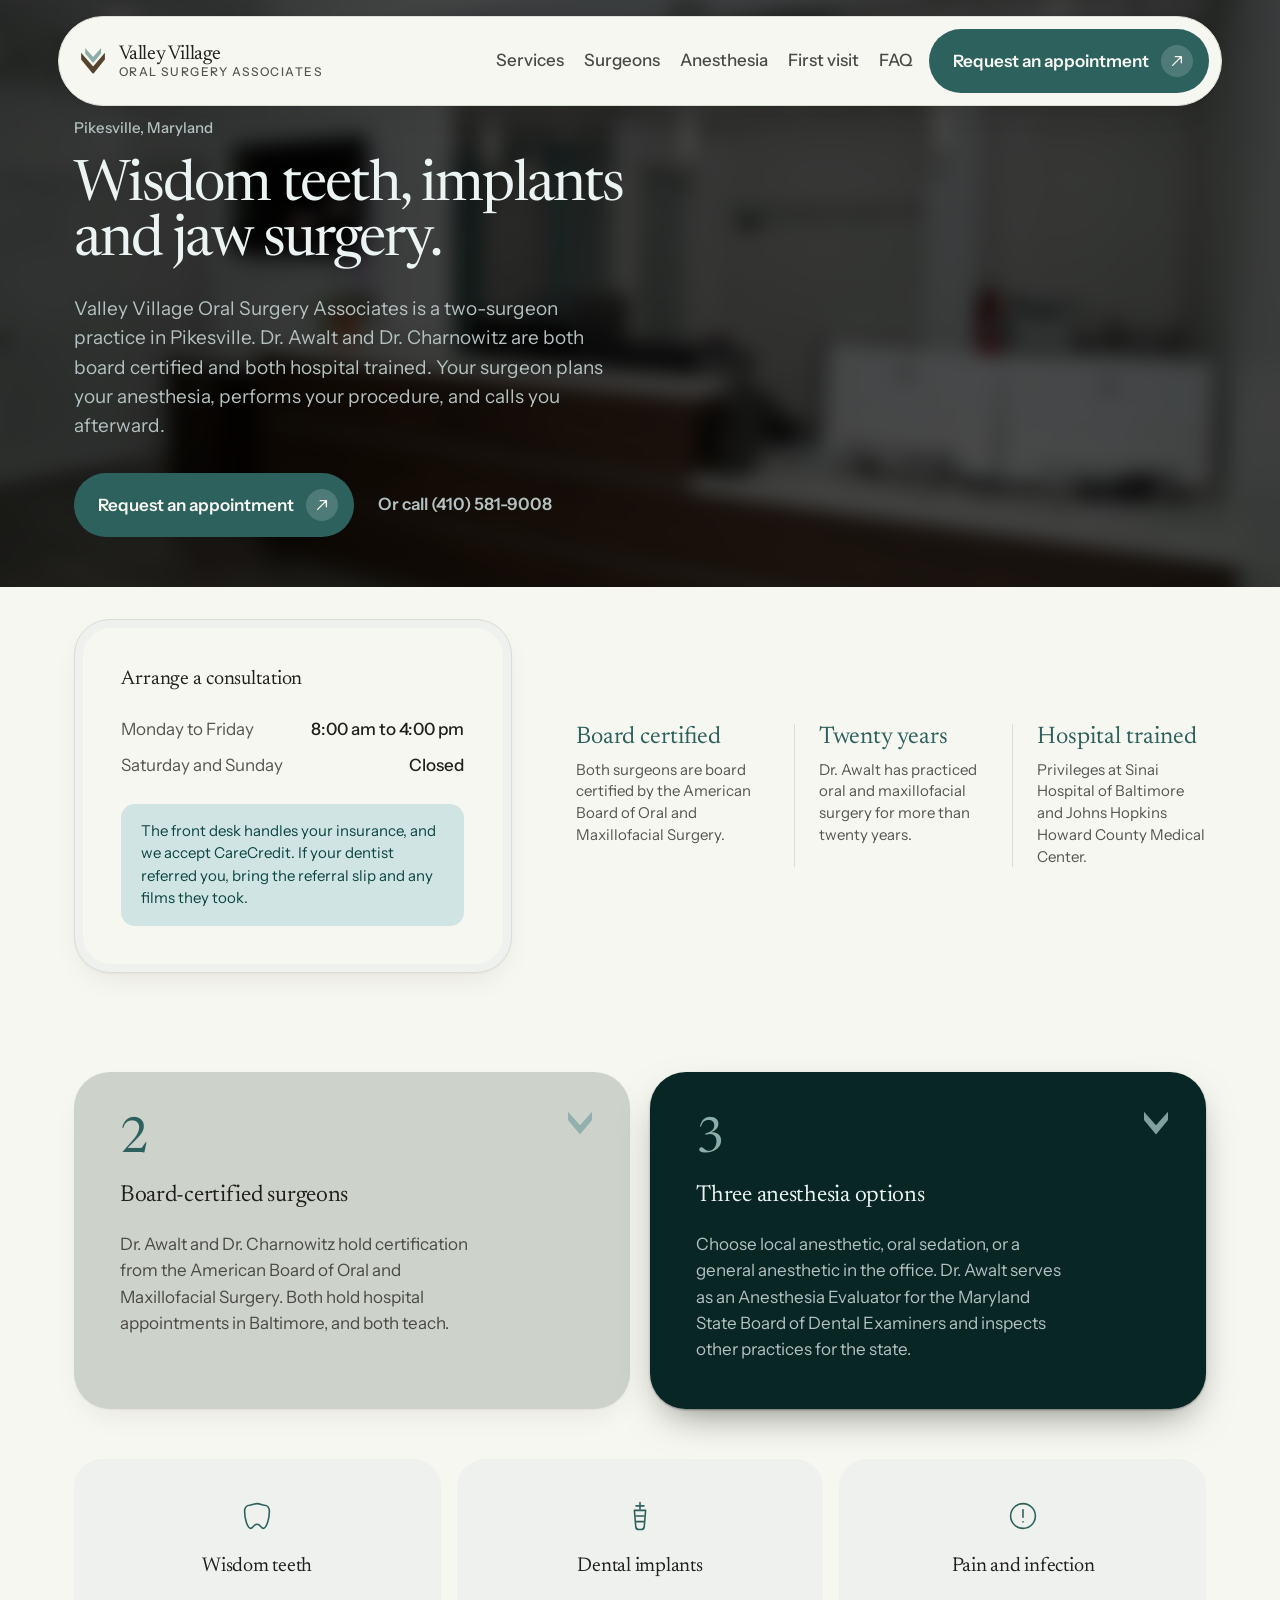
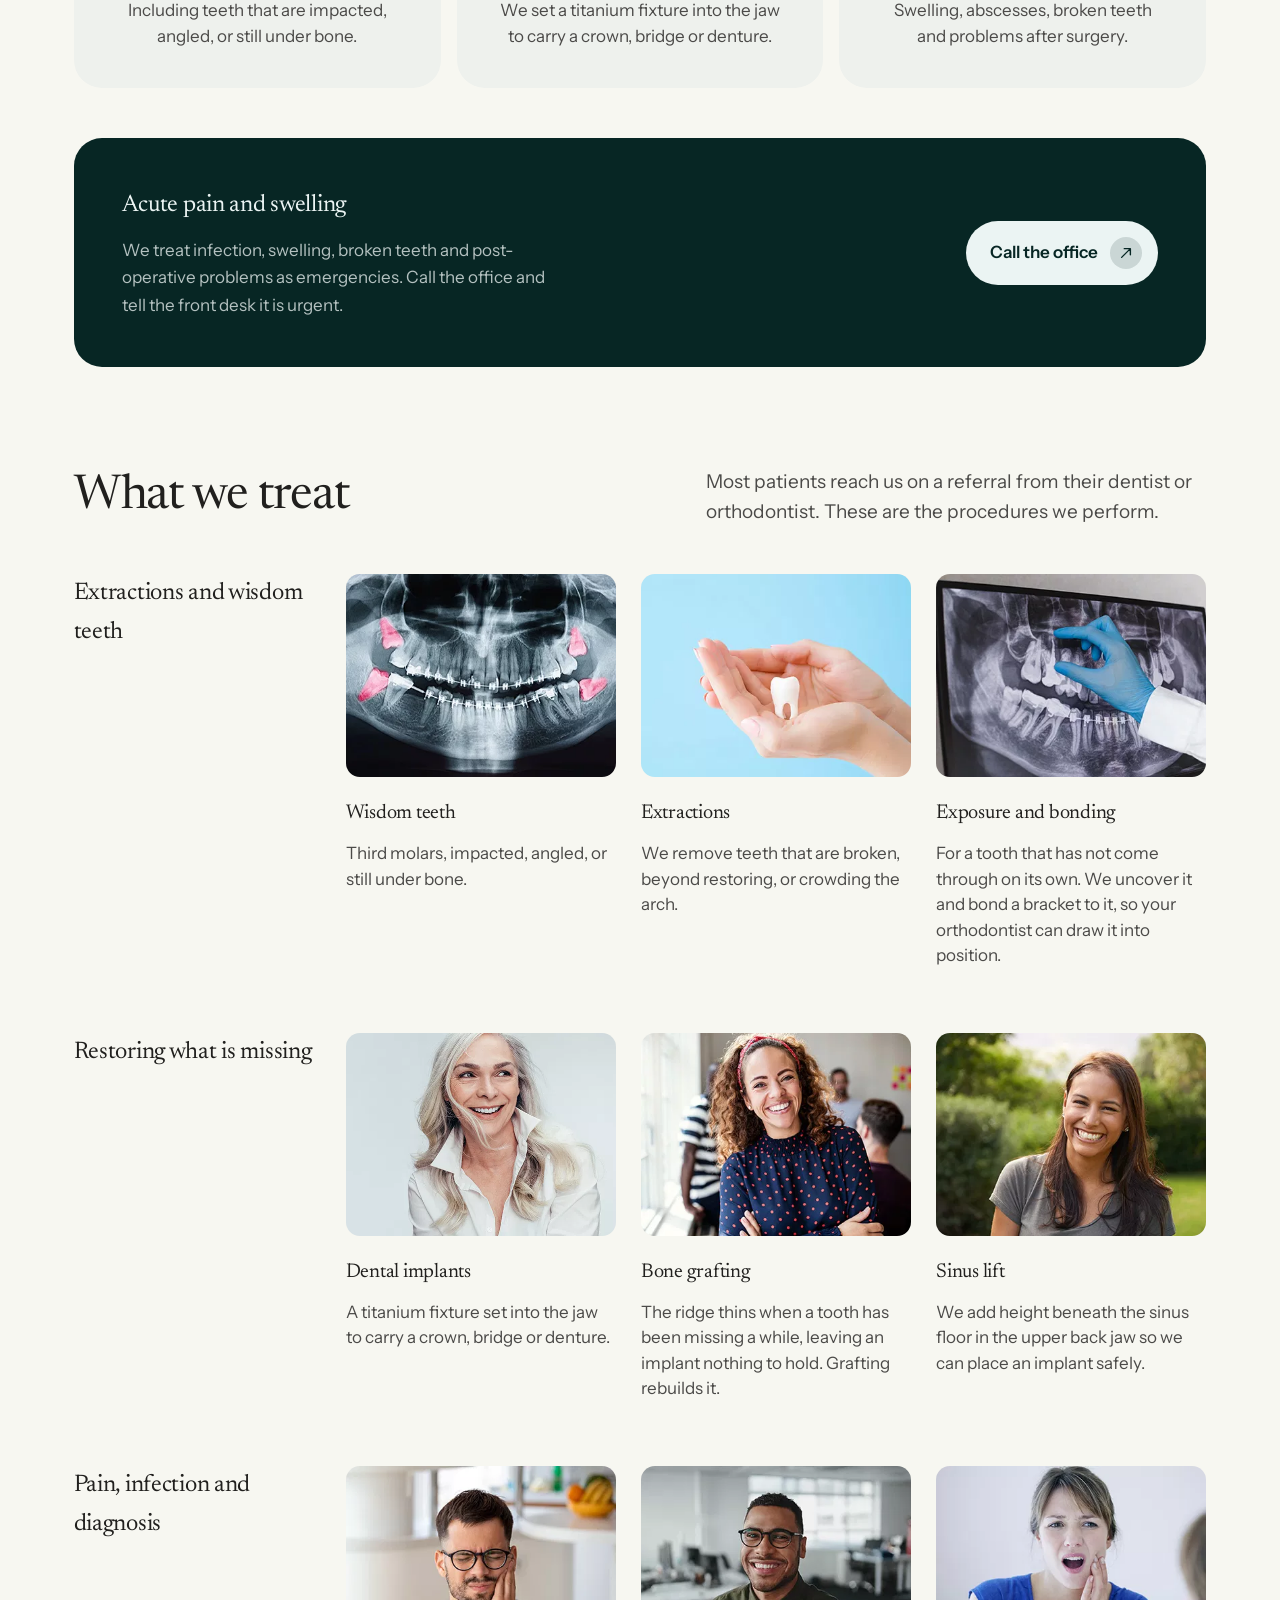
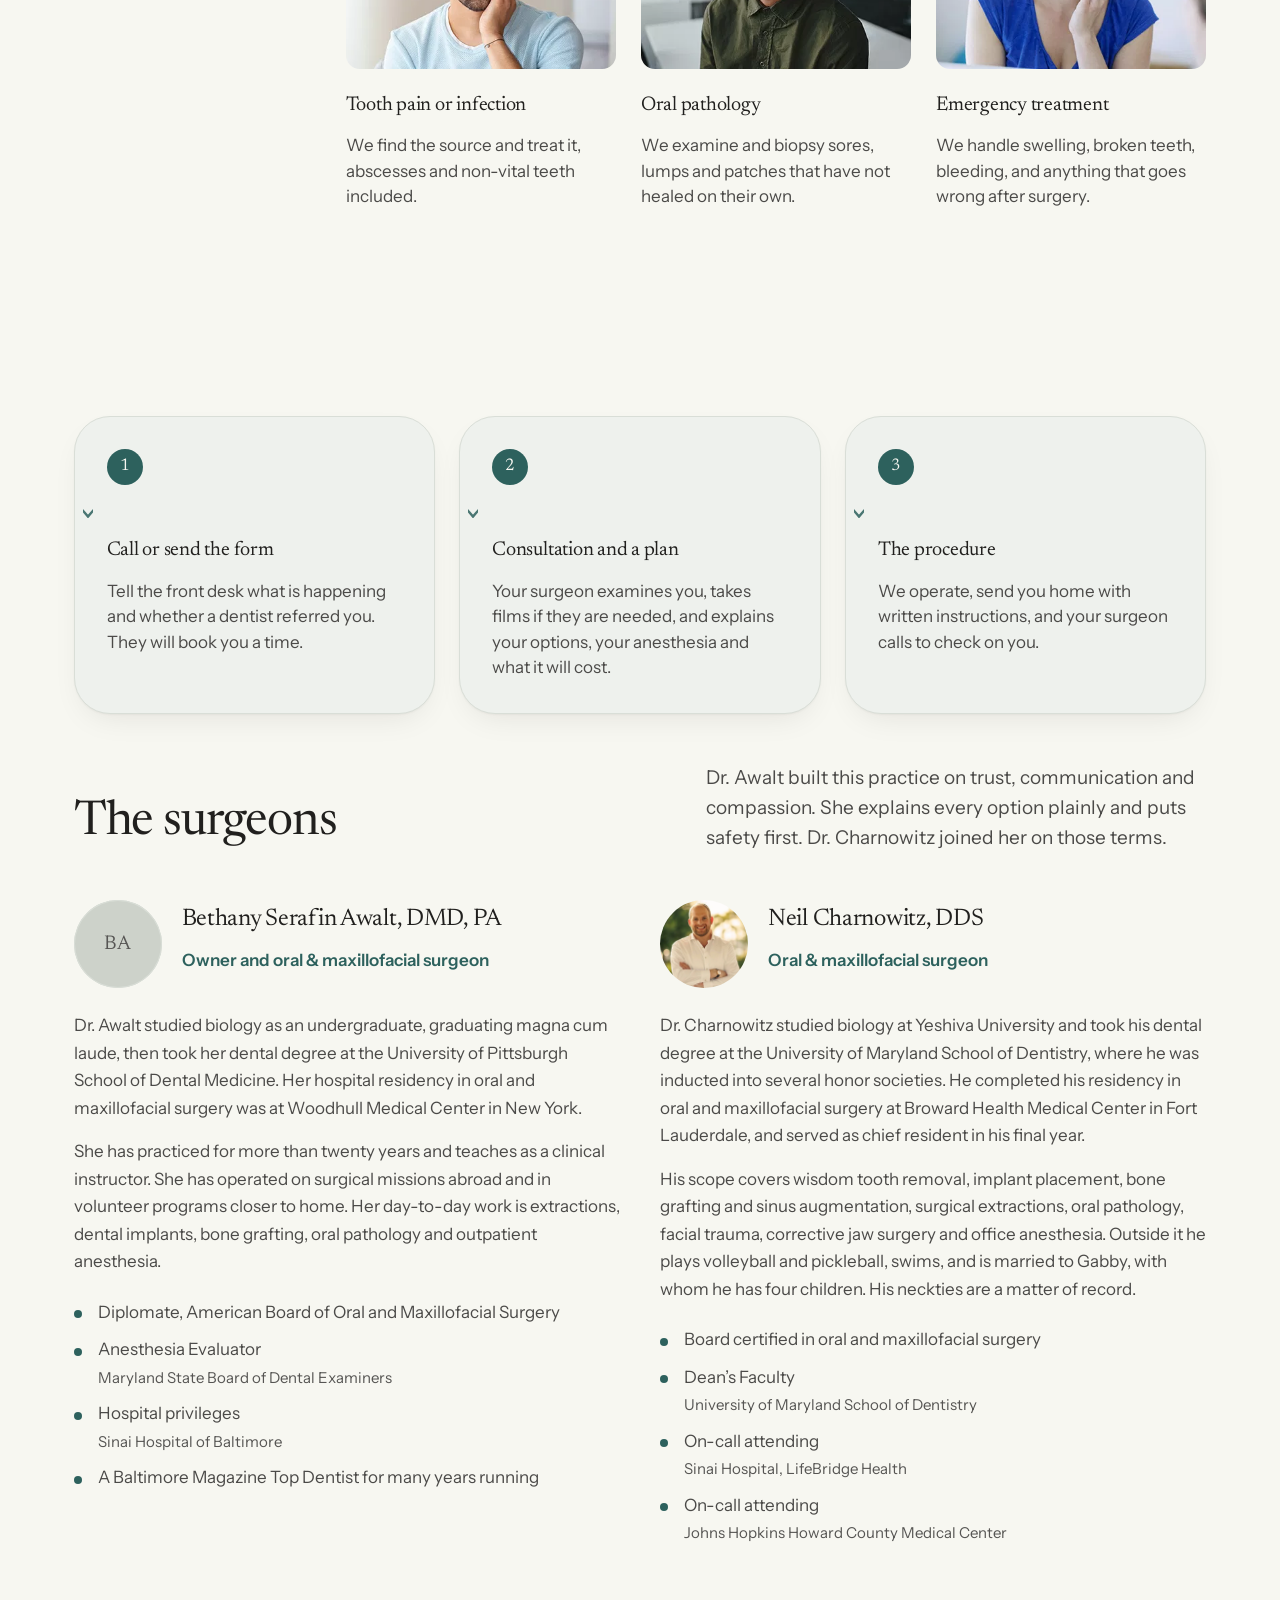
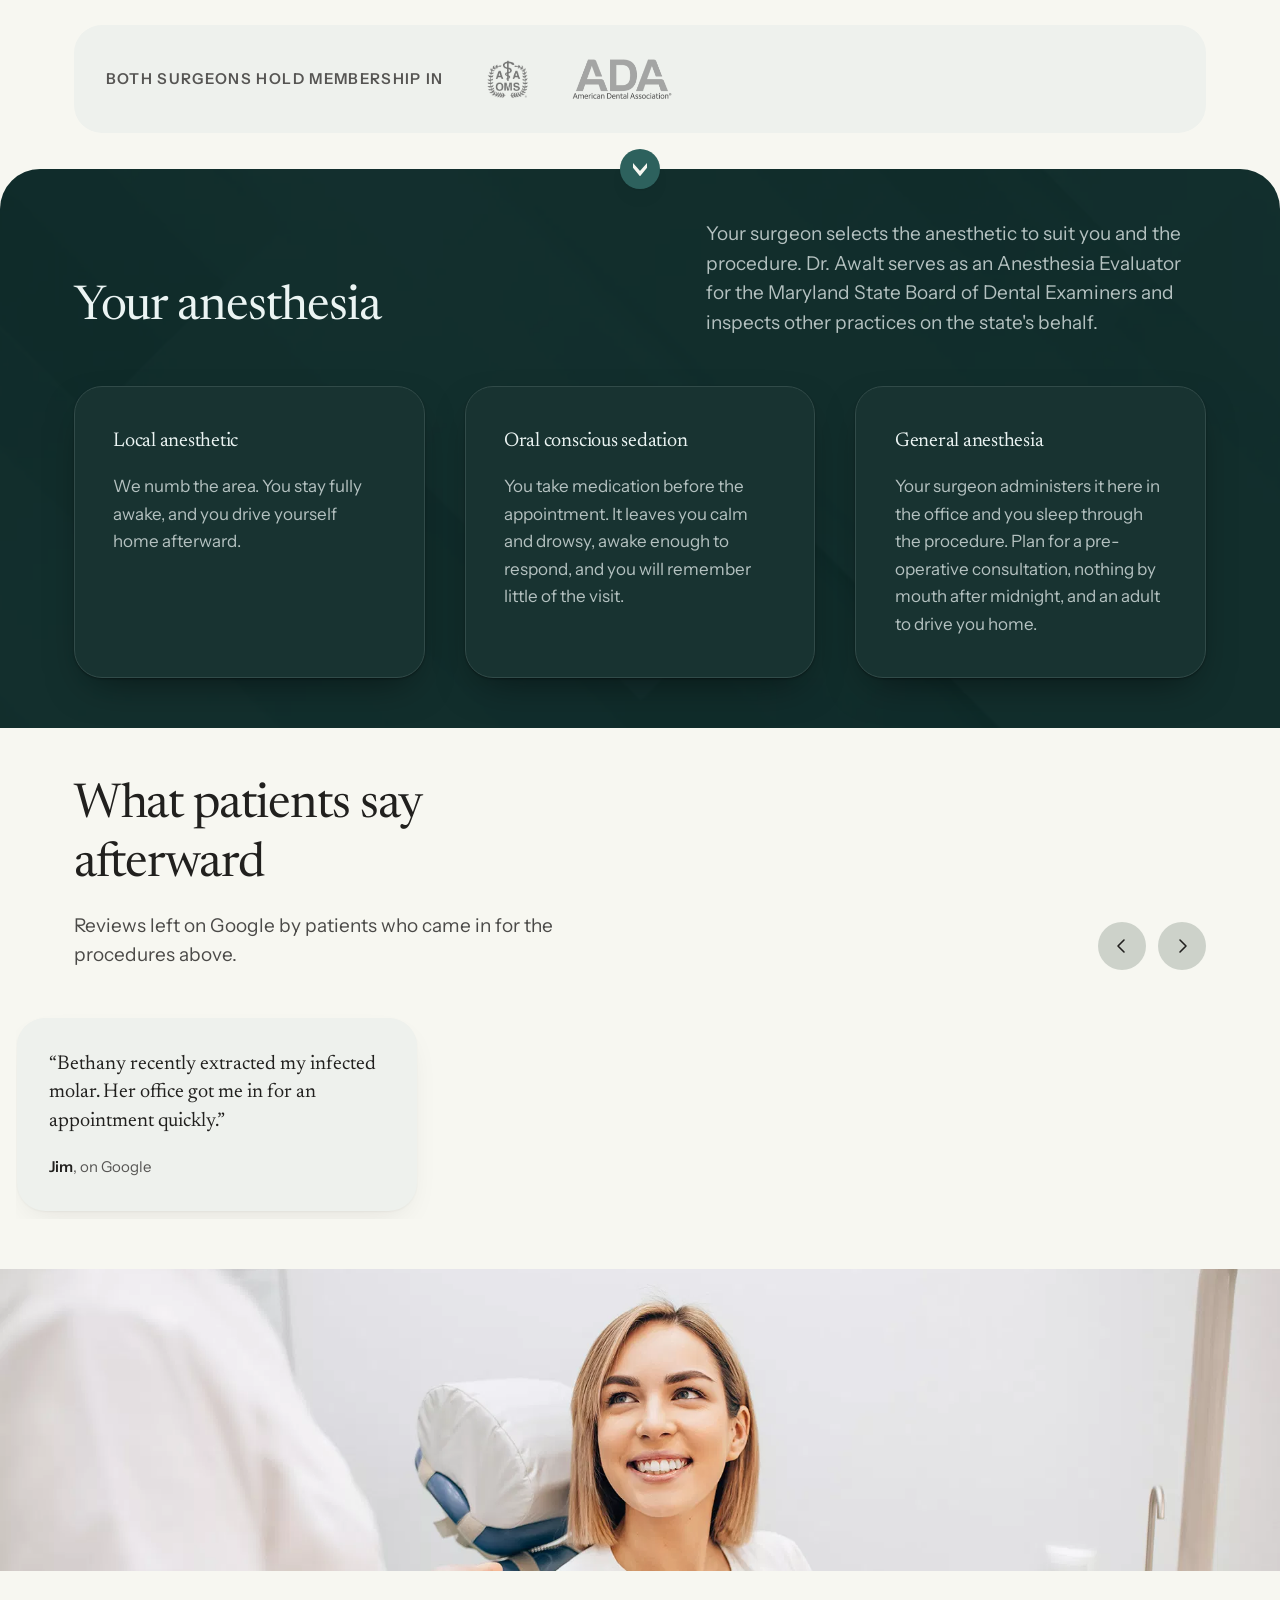
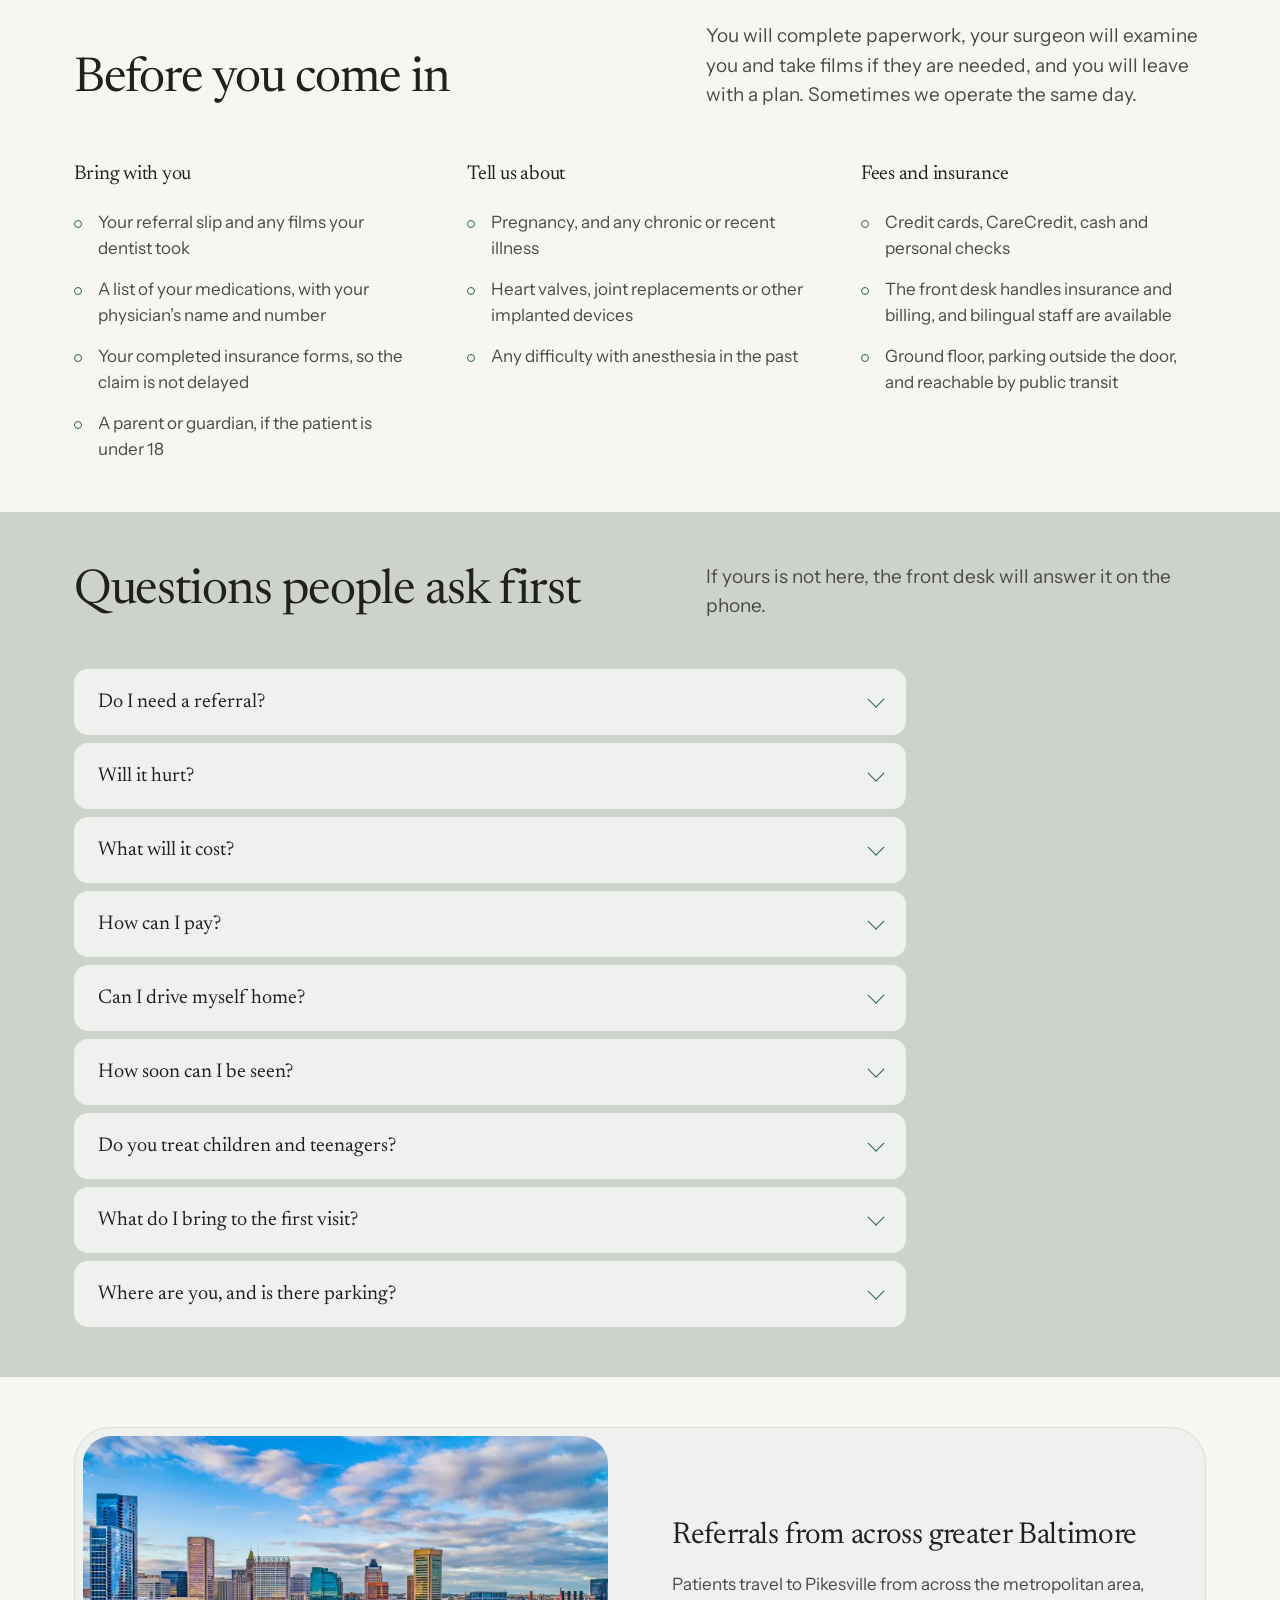
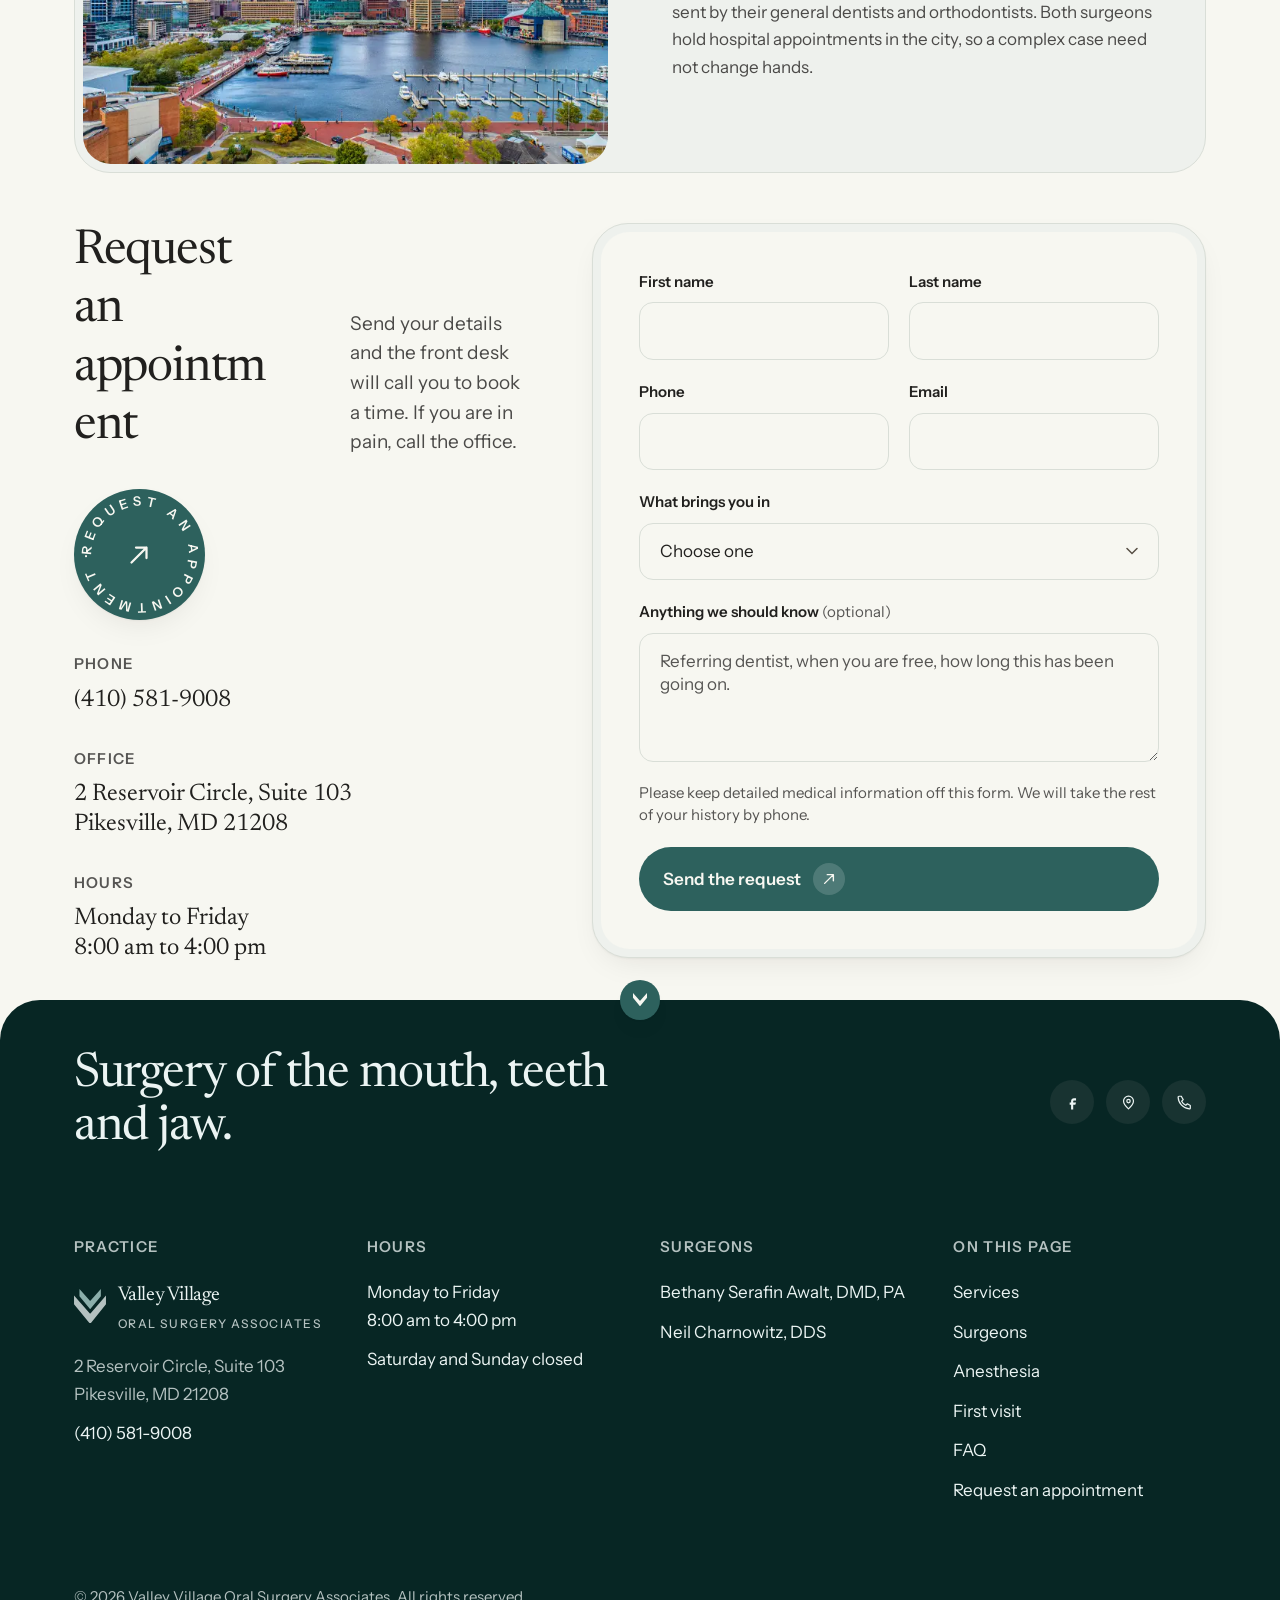
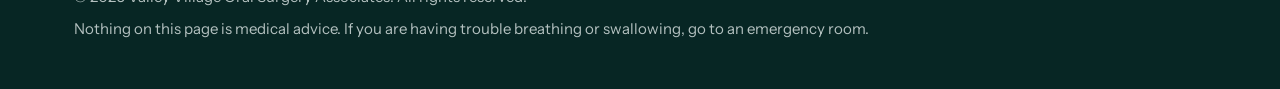
==== index.html @ 0b01204e "Remove Apicoectomy from services Drops the apical-surgery tile from the "Pain, infection and diagnos" ====
<!doctype html>
<html lang="en" class="no-js">
<head>
<meta charset="utf-8">
<meta name="viewport" content="width=device-width, initial-scale=1">

<title>Valley Village Oral Surgery Associates | Oral Surgeons in Pikesville, MD</title>
<meta name="description" content="A two-surgeon referral practice in Pikesville, Maryland. Wisdom teeth, dental implants, extractions, bone grafting and oral pathology, with sedation and general anesthesia administered in the office. Call (410) 581-9008.">

<!-- TODO: uncomment and set both once the new domain is live.
<link rel="canonical" href="https://NEW-DOMAIN.com/">
<meta property="og:url" content="https://NEW-DOMAIN.com/">
-->
<meta property="og:type" content="website">
<meta property="og:title" content="Valley Village Oral Surgery Associates">
<meta property="og:description" content="A two-surgeon referral practice in Pikesville, Maryland. Wisdom teeth, implants, extractions and anesthesia, from two hospital-trained surgeons.">
<meta property="og:locale" content="en_US">
<meta name="twitter:card" content="summary_large_image">
<meta name="theme-color" content="#f7f4ee">

<link rel="icon" href="favicon.svg" type="image/svg+xml">

<link rel="preload" href="fonts/newsreader-var-latin.woff2" as="font" type="font/woff2" crossorigin>
<link rel="preload" href="fonts/instrument-sans-var-latin.woff2" as="font" type="font/woff2" crossorigin>
<link rel="stylesheet" href="css/main.v2.css">
<script>document.documentElement.classList.remove('no-js');</script>
</head>
<body>

<a class="skip-link" href="#main">Skip to content</a>

<!-- ============ NAV ============ -->
<header class="nav" id="siteNav">
  <div class="nav__pill">
    <a class="wordmark" href="#top">
      <!-- The practice chevron, redrawn from the logo artwork so it stays
           crisp at any size. Colours are the two logo tokens, exact. -->
      <svg class="wordmark__mark" width="27" height="29" viewBox="0 0 70.284 75.667" aria-hidden="true" focusable="false">
        <path class="wordmark__mark-olive" d="M34.346 53.508 L0 14.18 L0 33.676 L33.36 74.319 C34.47 75.667 36.534 75.667 37.644 74.319 L70.284 33.676 L70.284 14.18 L36.658 53.508 C36.043 54.199 34.962 54.199 34.346 53.508 Z"/>
        <path class="wordmark__mark-sage" d="M34.985 25.806 L11.994 0 L11.994 16.072 L34.691 43.632 C35.111 44.142 35.893 44.142 36.313 43.632 L59.01 16.072 L59.01 0 L36.019 25.806 C35.744 26.115 35.26 26.115 34.985 25.806 Z"/>
      </svg>
      <span class="wordmark__type">
        <span class="wordmark__name">Valley Village</span>
        <span class="wordmark__kind">Oral Surgery Associates</span>
      </span>
    </a>

    <nav class="nav__links" aria-label="Primary">
      <a class="nav__link" href="#services">Services</a>
      <a class="nav__link" href="#surgeons">Surgeons</a>
      <a class="nav__link" href="#comfort">Anesthesia</a>
      <a class="nav__link" href="#visit">First visit</a>
      <a class="nav__link" href="#faq">FAQ</a>
    </nav>

    <a class="nav__phone" href="tel:+14105819008">(410)&nbsp;581-9008</a>

    <a class="btn" href="#request">
      Request an appointment
      <span class="btn__mark" aria-hidden="true">
        <svg viewBox="0 0 16 16" fill="none"><path d="M3 13 13 3M6 3h7v7" stroke="currentColor" stroke-width="1.6" stroke-linecap="round" stroke-linejoin="round"/></svg>
      </span>
    </a>

    <a class="nav__call" href="tel:+14105819008" aria-label="Call (410) 581-9008">
      <svg viewBox="0 0 16 16" fill="none" aria-hidden="true"><path d="M5.2 2.5 6.8 5.4 5.3 6.9a8.4 8.4 0 0 0 3.8 3.8l1.5-1.5 2.9 1.6v2.4c0 .5-.4.9-.9.8A11.6 11.6 0 0 1 2 3.1c0-.5.3-.9.8-.9h2.4Z" stroke="currentColor" stroke-width="1.4" stroke-linejoin="round"/></svg>
    </a>

    <button class="nav__toggle" type="button" id="navToggle" aria-expanded="false" aria-controls="navOverlay">
      <span class="nav__toggle-bars" aria-hidden="true"></span>
      <span class="sr-only">Menu</span>
    </button>
  </div>
</header>

<div class="nav__overlay" id="navOverlay" data-open="false">
  <a class="nav__overlay-link" href="#services">Services</a>
  <a class="nav__overlay-link" href="#surgeons">Surgeons</a>
  <a class="nav__overlay-link" href="#comfort">Anesthesia</a>
  <a class="nav__overlay-link" href="#visit">First visit</a>
  <a class="nav__overlay-link" href="#faq">FAQ</a>
  <a class="nav__overlay-link" href="tel:+14105819008">(410) 581-9008</a>
</div>

<main id="main">
<span id="top"></span>

<!-- ============ HERO ============ -->
<section class="hero-full">
  <div class="hero-full__media">
    <img src="img/office.webp"
         srcset="img/office-sm.webp 760w, img/office.webp 1500w"
         sizes="100vw" width="1500" height="656" fetchpriority="high" decoding="async"
         alt="The reception desk at Valley Village Oral Surgery Associates, with the practice logo on the wall behind it.">
  </div>

  <div class="shell hero-full__inner">
    <span class="marker" data-reveal>Pikesville, Maryland</span>
    <h1 class="hero-full__display" data-reveal>Wisdom teeth, implants<br>and jaw surgery.</h1>
    <p class="hero-full__lead" data-reveal>
      Valley Village Oral Surgery Associates is a two-surgeon practice in Pikesville.
      Dr. Awalt and Dr. Charnowitz are both board certified and both hospital trained.
      Your surgeon plans your anesthesia, performs your procedure, and calls you afterward.
    </p>
    <div class="hero-full__actions" data-reveal>
      <a class="btn" href="#request">
        Request an appointment
        <span class="btn__mark" aria-hidden="true">
          <svg viewBox="0 0 16 16" fill="none"><path d="M3 13 13 3M6 3h7v7" stroke="currentColor" stroke-width="1.6" stroke-linecap="round" stroke-linejoin="round"/></svg>
        </span>
      </a>
      <a class="hero-full__phone" href="tel:+14105819008">Or call (410) 581-9008</a>
    </div>
  </div>
</section>

<!-- ============ BOOKING BAR ============ -->
<section class="section bookbar">
  <div class="shell bookbar__grid">
    <div class="enclosure" data-reveal>
      <div class="enclosure__core booking">
        <h2 class="heading-3">Arrange a consultation</h2>
        <dl class="booking__hours">
          <div class="booking__hours-row"><dt>Monday to Friday</dt><dd>8:00 am to 4:00 pm</dd></div>
          <div class="booking__hours-row"><dt>Saturday and Sunday</dt><dd>Closed</dd></div>
        </dl>
        <p class="booking__note">
          The front desk handles your insurance, and we accept CareCredit. If your dentist referred you, bring the referral slip and any films they took.
        </p>
      </div>
    </div>

    <dl class="hero__proof" data-reveal>
      <div class="hero__proof-item">
        <dt class="hero__proof-term">Board certified</dt>
        <dd class="hero__proof-desc">Both surgeons are board certified by the American Board of Oral and Maxillofacial Surgery.</dd>
      </div>
      <div class="hero__proof-item">
        <dt class="hero__proof-term">Twenty years</dt>
        <dd class="hero__proof-desc">Dr. Awalt has practiced oral and maxillofacial surgery for more than twenty years.</dd>
      </div>
      <div class="hero__proof-item">
        <dt class="hero__proof-term">Hospital trained</dt>
        <dd class="hero__proof-desc">Privileges at Sinai Hospital of Baltimore and Johns Hopkins Howard County Medical Center.</dd>
      </div>
    </dl>
  </div>
</section>

<!-- ============ PANELS ============ -->
<section class="section">
  <div class="shell panels">
    <article class="panel" data-reveal>
      <svg class="panel__mark" viewBox="11.994 0 47.016 44.142" fill="none" aria-hidden="true"><path d="M34.985 25.806 L11.994 0 L11.994 16.072 L34.691 43.632 C35.111 44.142 35.893 44.142 36.313 43.632 L59.01 16.072 L59.01 0 L36.019 25.806 C35.744 26.115 35.26 26.115 34.985 25.806 Z" fill="currentColor"/></svg>
      <p class="panel__figure">2</p>
      <h2 class="panel__title">Board-certified surgeons</h2>
      <p>Dr. Awalt and Dr. Charnowitz hold certification from the American Board of Oral
         and Maxillofacial Surgery. Both hold hospital appointments in Baltimore, and both
         teach.</p>
    </article>

    <article class="panel panel--dark" data-reveal>
      <svg class="panel__mark" viewBox="11.994 0 47.016 44.142" fill="none" aria-hidden="true"><path d="M34.985 25.806 L11.994 0 L11.994 16.072 L34.691 43.632 C35.111 44.142 35.893 44.142 36.313 43.632 L59.01 16.072 L59.01 0 L36.019 25.806 C35.744 26.115 35.26 26.115 34.985 25.806 Z" fill="currentColor"/></svg>
      <p class="panel__figure">3</p>
      <h2 class="panel__title">Three anesthesia options</h2>
      <p>Choose local anesthetic, oral sedation, or a general anesthetic in the office.
         Dr. Awalt serves as an Anesthesia Evaluator for the Maryland State Board of Dental
         Examiners and inspects other practices for the state.</p>
    </article>
  </div>
</section>

<!-- ============ ICON ROW ============ -->
<section class="section" style="padding-top:0">
  <div class="shell iconrow">
    <article class="icontile" data-reveal>
      <svg viewBox="0 0 32 32" fill="none" stroke="currentColor" stroke-width="1.4" aria-hidden="true">
        <path d="M16 5c-3.2 0-4.2 1.4-6.6 1.4C7.1 6.4 5 8.3 5 12c0 5.4 2.3 15 5.4 15 2 0 2.4-3.6 5.6-3.6s3.6 3.6 5.6 3.6C24.7 27 27 17.4 27 12c0-3.7-2.1-5.6-4.4-5.6C20.2 6.4 19.2 5 16 5Z" stroke-linejoin="round"/>
      </svg>
      <h3>Wisdom teeth</h3>
      <p>Including teeth that are impacted, angled, or still under bone.</p>
    </article>

    <article class="icontile" data-reveal>
      <svg viewBox="0 0 32 32" fill="none" stroke="currentColor" stroke-width="1.4" aria-hidden="true">
        <path d="M16 4v6M12.5 7h7" stroke-linecap="round"/>
        <path d="M11 11h10l-1.2 14.2A2.9 2.9 0 0 1 16.9 28h-1.8a2.9 2.9 0 0 1-2.9-2.8Z" stroke-linejoin="round"/>
        <path d="M12.4 16h7.2M12.9 21h6.2" stroke-linecap="round"/>
      </svg>
      <h3>Dental implants</h3>
      <p>We set a titanium fixture into the jaw to carry a crown, bridge or denture.</p>
    </article>

    <article class="icontile" data-reveal>
      <svg viewBox="0 0 32 32" fill="none" stroke="currentColor" stroke-width="1.4" aria-hidden="true">
        <circle cx="16" cy="16" r="11"/>
        <path d="M16 10.5v6.5M16 21.2v.2" stroke-linecap="round"/>
      </svg>
      <h3>Pain and infection</h3>
      <p>Swelling, abscesses, broken teeth and problems after surgery.</p>
    </article>
  </div>
</section>

<!-- ============ URGENT ============ -->
<section class="urgent">
  <div class="shell">
    <div class="urgent__inner" data-reveal>
      <div class="urgent__copy">
        <h2>Acute pain and swelling</h2>
        <p>We treat infection, swelling, broken teeth and post-operative problems as emergencies. Call the office and tell the front desk it is urgent.</p>
      </div>
      <a class="btn btn--onDark" href="tel:+14105819008">
        Call the office
        <span class="btn__mark" aria-hidden="true">
          <svg viewBox="0 0 16 16" fill="none"><path d="M3 13 13 3M6 3h7v7" stroke="currentColor" stroke-width="1.6" stroke-linecap="round" stroke-linejoin="round"/></svg>
        </span>
      </a>
    </div>
  </div>
</section>

<!-- ============ SERVICES ============ -->
<section class="section band-tint" id="services">
  <div class="shell">
    <div class="section-head" data-reveal>
      <h2 class="heading-1">What we treat</h2>
      <p class="lead">
        Most patients reach us on a referral from their dentist or orthodontist. These are the
        procedures we perform.
      </p>
    </div>

    <div class="services__groups">

      <div class="service-group" data-reveal>
        <h3 class="service-group__title">Extractions and wisdom teeth</h3>
        <div class="service-group__list">
          <article class="service">
            <div class="service__media">
              <img src="img/custom_images_services_wisdom.webp" width="400" height="300" loading="lazy" decoding="async" alt="A panoramic dental x-ray with the four wisdom teeth highlighted.">
            </div>
            <h4 class="service__name">Wisdom teeth</h4>
            <p class="service__desc">Third molars, impacted, angled, or still under bone.</p>
          </article>
          <article class="service">
            <div class="service__media">
              <img src="img/custom_images_services_extractions.webp" width="400" height="300" loading="lazy" decoding="async" alt="An extracted tooth held in a gloved hand.">
            </div>
            <h4 class="service__name">Extractions</h4>
            <p class="service__desc">We remove teeth that are broken, beyond restoring, or crowding the arch.</p>
          </article>
          <article class="service">
            <div class="service__media">
              <img src="img/custom_images_services_bonding.webp" width="400" height="300" loading="lazy" decoding="async" alt="An x-ray being reviewed, showing an unerupted tooth.">
            </div>
            <h4 class="service__name">Exposure and bonding</h4>
            <p class="service__desc">For a tooth that has not come through on its own. We uncover it and bond a bracket to it, so your orthodontist can draw it into position.</p>
          </article>
        </div>
      </div>

      <div class="service-group" data-reveal>
        <h3 class="service-group__title">Restoring what is missing</h3>
        <div class="service-group__list">
          <article class="service">
            <div class="service__media">
              <img src="img/system_images_services_dental_implant_dentistry.webp" width="400" height="300" loading="lazy" decoding="async" alt="A patient smiling after implant treatment.">
            </div>
            <h4 class="service__name">Dental implants</h4>
            <p class="service__desc">A titanium fixture set into the jaw to carry a crown, bridge or denture.</p>
          </article>
          <article class="service">
            <div class="service__media">
              <img src="img/custom_images_services_grafts1.webp" width="400" height="300" loading="lazy" decoding="async" alt="A patient smiling after bone graft treatment.">
            </div>
            <h4 class="service__name">Bone grafting</h4>
            <p class="service__desc">The ridge thins when a tooth has been missing a while, leaving an implant nothing to hold. Grafting rebuilds it.</p>
          </article>
          <article class="service">
            <div class="service__media">
              <img src="img/custom_images_services_sinus.webp" width="400" height="300" loading="lazy" decoding="async" alt="A patient smiling after sinus lift treatment.">
            </div>
            <h4 class="service__name">Sinus lift</h4>
            <p class="service__desc">We add height beneath the sinus floor in the upper back jaw so we can place an implant safely.</p>
          </article>
        </div>
      </div>

      <div class="service-group" data-reveal>
        <h3 class="service-group__title">Pain, infection and diagnosis</h3>
        <div class="service-group__list">
          <article class="service">
            <div class="service__media">
              <img src="img/custom_images_services_toothache.webp" width="400" height="300" loading="lazy" decoding="async" alt="A man holding his jaw in discomfort.">
            </div>
            <h4 class="service__name">Tooth pain or infection</h4>
            <p class="service__desc">We find the source and treat it, abscesses and non-vital teeth included.</p>
          </article>
          <article class="service">
            <div class="service__media">
              <img src="img/custom_images_services_pathology1.webp" width="400" height="300" loading="lazy" decoding="async" alt="A patient smiling after oral pathology treatment.">
            </div>
            <h4 class="service__name">Oral pathology</h4>
            <p class="service__desc">We examine and biopsy sores, lumps and patches that have not healed on their own.</p>
          </article>
          <article class="service">
            <div class="service__media">
              <img src="img/system_images_services_dental_emergency_treatment.webp" width="400" height="300" loading="lazy" decoding="async" alt="A woman holding her jaw in pain.">
            </div>
            <h4 class="service__name">Emergency treatment</h4>
            <p class="service__desc">We handle swelling, broken teeth, bleeding, and anything that goes wrong after surgery.</p>
          </article>
        </div>
      </div>

    </div>
  </div>
</section>

<!-- ============ HOW IT WORKS ============ -->
<section class="section steps" id="how">
  <div class="shell">
    <div class="section-head" data-reveal>
      <h2 class="heading-1">How it goes</h2>
    </div>

    <ol class="steps__list">
      <li class="step" data-reveal>
        <span class="step__n" aria-hidden="true">1</span>
        <svg class="step__chevron" viewBox="11.994 0 47.016 44.142" fill="none" aria-hidden="true"><path d="M34.985 25.806 L11.994 0 L11.994 16.072 L34.691 43.632 C35.111 44.142 35.893 44.142 36.313 43.632 L59.01 16.072 L59.01 0 L36.019 25.806 C35.744 26.115 35.26 26.115 34.985 25.806 Z" fill="currentColor"/></svg>
        <h3 class="step__title">Call or send the form</h3>
        <p>Tell the front desk what is happening and whether a dentist referred you. They will book you a time.</p>
      </li>
      <li class="step" data-reveal>
        <span class="step__n" aria-hidden="true">2</span>
        <svg class="step__chevron" viewBox="11.994 0 47.016 44.142" fill="none" aria-hidden="true"><path d="M34.985 25.806 L11.994 0 L11.994 16.072 L34.691 43.632 C35.111 44.142 35.893 44.142 36.313 43.632 L59.01 16.072 L59.01 0 L36.019 25.806 C35.744 26.115 35.26 26.115 34.985 25.806 Z" fill="currentColor"/></svg>
        <h3 class="step__title">Consultation and a plan</h3>
        <p>Your surgeon examines you, takes films if they are needed, and explains your options, your anesthesia and what it will cost.</p>
      </li>
      <li class="step" data-reveal>
        <span class="step__n" aria-hidden="true">3</span>
        <svg class="step__chevron" viewBox="11.994 0 47.016 44.142" fill="none" aria-hidden="true"><path d="M34.985 25.806 L11.994 0 L11.994 16.072 L34.691 43.632 C35.111 44.142 35.893 44.142 36.313 43.632 L59.01 16.072 L59.01 0 L36.019 25.806 C35.744 26.115 35.26 26.115 34.985 25.806 Z" fill="currentColor"/></svg>
        <h3 class="step__title">The procedure</h3>
        <p>We operate, send you home with written instructions, and your surgeon calls to check on you.</p>
      </li>
    </ol>
  </div>
</section>

<!-- ============ SURGEONS ============ -->
<section class="section" id="surgeons" style="padding-top:0">
  <div class="shell">
    <div class="section-head" data-reveal>
      <h2 class="heading-1">The surgeons</h2>
      <p class="lead">
        Dr. Awalt built this practice on trust, communication and compassion. She explains every option plainly and puts safety first. Dr. Charnowitz joined her on those terms.
      </p>
    </div>

    <div class="surgeons__grid">

      <article class="surgeon" data-reveal>
        <div class="surgeon__head">
          <!-- No photograph of Dr. Awalt exists on the current site. Swap this
               div for <img class="surgeon__avatar" src="img/dr-awalt.webp" alt="Dr. Bethany Serafin Awalt">
               once the practice supplies a headshot. -->
          <div class="surgeon__avatar surgeon__avatar--placeholder" title="Photograph to be supplied">
            <span aria-hidden="true">BA</span>
          </div>
          <div>
            <h3 class="surgeon__name">Bethany Serafin Awalt, DMD, PA</h3>
            <p class="surgeon__role">Owner and oral &amp; maxillofacial surgeon</p>
          </div>
        </div>

        <div class="surgeon__bio">
          <p>
            Dr. Awalt studied biology as an undergraduate, graduating magna cum laude, then took her
            dental degree at the University of Pittsburgh School of Dental Medicine. Her hospital
            residency in oral and maxillofacial surgery was at Woodhull Medical Center in New York.
          </p>
          <p>
            She has practiced for more than twenty years and teaches as a clinical instructor. She has
            operated on surgical missions abroad and in volunteer programs closer to home. Her day-to-day
            work is extractions, dental implants, bone grafting, oral pathology and outpatient anesthesia.
          </p>

          <ul class="credentials">
            <li class="credential">
              Diplomate, American Board of Oral and Maxillofacial Surgery
            </li>
            <li class="credential">
              Anesthesia Evaluator
              <span class="credential__where">Maryland State Board of Dental Examiners</span>
            </li>
            <li class="credential">
              Hospital privileges
              <span class="credential__where">Sinai Hospital of Baltimore</span>
            </li>
            <li class="credential">
              A Baltimore Magazine Top Dentist for many years running
            </li>
          </ul>
        </div>
      </article>

      <article class="surgeon" data-reveal>
        <div class="surgeon__head">
          <img class="surgeon__avatar" src="img/dr-charnowitz.webp"
               width="360" height="360" loading="lazy" decoding="async"
               alt="Dr. Neil Charnowitz, oral and maxillofacial surgeon.">
          <div>
            <h3 class="surgeon__name">Neil Charnowitz, DDS</h3>
            <p class="surgeon__role">Oral &amp; maxillofacial surgeon</p>
          </div>
        </div>

        <div class="surgeon__bio">
          <p>
            Dr. Charnowitz studied biology at Yeshiva University and took his dental degree at the
            University of Maryland School of Dentistry, where he was inducted into several honor
            societies. He completed his residency in oral and maxillofacial surgery at Broward Health
            Medical Center in Fort Lauderdale, and served as chief resident in his final year.
          </p>
          <p>
            His scope covers wisdom tooth removal, implant placement, bone grafting and sinus
            augmentation, surgical extractions, oral pathology, facial trauma, corrective jaw surgery
            and office anesthesia. Outside it he plays volleyball and pickleball, swims, and is married
            to Gabby, with whom he has four children. His neckties are a matter of record.
          </p>

          <ul class="credentials">
            <li class="credential">
              Board certified in oral and maxillofacial surgery
            </li>
            <li class="credential">
              Dean&rsquo;s Faculty
              <span class="credential__where">University of Maryland School of Dentistry</span>
            </li>
            <li class="credential">
              On-call attending
              <span class="credential__where">Sinai Hospital, LifeBridge Health</span>
            </li>
            <li class="credential">
              On-call attending
              <span class="credential__where">Johns Hopkins Howard County Medical Center</span>
            </li>
          </ul>
        </div>
      </article>

    </div>

    <div class="affiliations" data-reveal>
      <p class="affiliations__label">Both surgeons hold membership in</p>
      <ul class="affiliations__list">
        <li><img src="img/aaoms.webp" width="400" height="143" loading="lazy" decoding="async"
                 alt="American Association of Oral and Maxillofacial Surgeons"></li>
        <li><img src="img/ada.webp" width="400" height="147" loading="lazy" decoding="async"
                 alt="American Dental Association"></li>
      </ul>
    </div>
  </div>
</section>

<!-- ============ COMFORT ============ -->
<section class="section band-dark comfort panel-lift" id="comfort">
  <span class="seam-mark" aria-hidden="true"><svg viewBox="11.994 0 47.016 44.142" fill="none" aria-hidden="true"><path d="M34.985 25.806 L11.994 0 L11.994 16.072 L34.691 43.632 C35.111 44.142 35.893 44.142 36.313 43.632 L59.01 16.072 L59.01 0 L36.019 25.806 C35.744 26.115 35.26 26.115 34.985 25.806 Z" fill="currentColor"/></svg></span>
  <div class="shell">
    <div class="section-head" data-reveal>
      <h2 class="heading-1">Your anesthesia</h2>
      <p class="lead">
        Your surgeon selects the anesthetic to suit you and the procedure. Dr. Awalt serves as an Anesthesia Evaluator for the Maryland State Board of Dental Examiners and inspects other practices on the state's behalf.
      </p>
    </div>

    <div class="comfort__grid">
      <article class="comfort__card" data-reveal>
        <h3>Local anesthetic</h3>
        <p>We numb the area. You stay fully awake, and you drive yourself home afterward.</p>
      </article>
      <article class="comfort__card" data-reveal>
        <h3>Oral conscious sedation</h3>
        <p>You take medication before the appointment. It leaves you calm and drowsy, awake enough to respond, and you will remember little of the visit.</p>
      </article>
      <article class="comfort__card" data-reveal>
        <h3>General anesthesia</h3>
        <p>Your surgeon administers it here in the office and you sleep through the procedure. Plan for a pre-operative consultation, nothing by mouth after midnight, and an adult to drive you home.</p>
      </article>
    </div>
  </div>
</section>

<!-- ============ TESTIMONIALS ============ -->
<section class="section" id="reviews">
  <div class="shell">
    <div class="quotes__head" data-reveal>
      <div class="section-head" style="margin-bottom:0">
        <h2 class="heading-1">What patients say afterward</h2>
        <p class="lead">Reviews left on Google by patients who came in for the procedures above.</p>
      </div>
      <div class="quotes__controls">
        <button class="quotes__btn" type="button" data-quotes-prev aria-label="Previous reviews">
          <svg viewBox="0 0 16 16" fill="none" aria-hidden="true"><path d="M10 2 4 8l6 6" stroke="currentColor" stroke-width="1.6" stroke-linecap="round" stroke-linejoin="round"/></svg>
        </button>
        <button class="quotes__btn" type="button" data-quotes-next aria-label="More reviews">
          <svg viewBox="0 0 16 16" fill="none" aria-hidden="true"><path d="M6 2l6 6-6 6" stroke="currentColor" stroke-width="1.6" stroke-linecap="round" stroke-linejoin="round"/></svg>
        </button>
      </div>
    </div>

    <div class="quotes" id="quotesTrack" tabindex="0" role="region" aria-label="Patient reviews, scrollable">
      <figure class="quote" data-reveal>
        <blockquote class="quote__text">&ldquo;Absolutely incredible experience. I have never had a doctor be so available and helpful after a surgery.&rdquo;</blockquote>
        <figcaption class="quote__by"><strong>Sallie</strong>, on Google</figcaption>
      </figure>
      <figure class="quote" data-reveal>
        <blockquote class="quote__text">&ldquo;Dr. Awalt was phenomenal! She took out all 4 of my wisdom teeth and it was a breeze.&rdquo;</blockquote>
        <figcaption class="quote__by"><strong>Zach</strong>, on Google</figcaption>
      </figure>
      <figure class="quote" data-reveal>
        <blockquote class="quote__text">&ldquo;Bethany recently extracted my infected molar. Her office got me in for an appointment quickly.&rdquo;</blockquote>
        <figcaption class="quote__by"><strong>Jim</strong>, on Google</figcaption>
      </figure>
      <figure class="quote" data-reveal>
        <blockquote class="quote__text">&ldquo;I had an extraction done by Dr. Awalt, and it could not have been a better experience.&rdquo;</blockquote>
        <figcaption class="quote__by"><strong>Wayne</strong>, on Google</figcaption>
      </figure>
      <figure class="quote" data-reveal>
        <blockquote class="quote__text">&ldquo;Dr. Awalt was very gentle with my mom and considerate of her dental issues.&rdquo;</blockquote>
        <figcaption class="quote__by"><strong>Shannon</strong>, on Google</figcaption>
      </figure>
      <figure class="quote" data-reveal>
        <blockquote class="quote__text">&ldquo;I had a pleasant experience and a successful procedure in getting my wisdom teeth removed.&rdquo;</blockquote>
        <figcaption class="quote__by"><strong>Julian</strong>, on Google</figcaption>
      </figure>
    </div>
  </div>
</section>

<!-- ============ BANNER STRIP ============ -->
<section class="strip" aria-hidden="false">
  <figure class="strip__figure" data-reveal>
    <img src="img/custom_images_interior_banners_services.webp"
         width="1900" height="700" loading="lazy" decoding="async"
         alt="A patient in the chair during a consultation.">
  </figure>
</section>

<!-- ============ FIRST VISIT ============ -->
<section class="section band-tint" id="visit">
  <div class="shell">
    <div class="section-head" data-reveal>
      <h2 class="heading-1">Before you come in</h2>
      <p class="lead">
        You will complete paperwork, your surgeon will examine you and take films if they are needed, and you will leave with a plan. Sometimes we operate the same day.
      </p>
    </div>

    <div class="logistics__grid">
      <div class="logistics__col" data-reveal>
        <h3>Bring with you</h3>
        <ul class="checklist">
          <li>Your referral slip and any films your dentist took</li>
          <li>A list of your medications, with your physician&rsquo;s name and number</li>
          <li>Your completed insurance forms, so the claim is not delayed</li>
          <li>A parent or guardian, if the patient is under 18</li>
        </ul>
      </div>

      <div class="logistics__col" data-reveal>
        <h3>Tell us about</h3>
        <ul class="checklist">
          <li>Pregnancy, and any chronic or recent illness</li>
          <li>Heart valves, joint replacements or other implanted devices</li>
          <li>Any difficulty with anesthesia in the past</li>
        </ul>
      </div>

      <div class="logistics__col" data-reveal>
        <h3>Fees and insurance</h3>
        <ul class="checklist">
          <li>Credit cards, CareCredit, cash and personal checks</li>
          <li>The front desk handles insurance and billing, and bilingual staff are available</li>
          <li>Ground floor, parking outside the door, and reachable by public transit</li>
        </ul>
      </div>
    </div>
  </div>
</section>

<!-- ============ FAQ ============ -->
<section class="section faq band-deep" id="faq">
  <div class="shell">
    <div class="section-head" data-reveal>
      <h2 class="heading-1">Questions people ask first</h2>
      <p class="lead">If yours is not here, the front desk will answer it on the phone.</p>
    </div>

    <div class="faq__list" data-reveal>
      <details class="qa">
        <summary class="qa__q">Do I need a referral?</summary>
        <div class="qa__a"><p>Most patients come to us from their dentist or orthodontist. Bring the referral slip and any films. You are welcome to call without one.</p></div>
      </details>

      <details class="qa">
        <summary class="qa__q">Will it hurt?</summary>
        <div class="qa__a"><p>Not during. We perform every procedure under anesthesia, and you choose the depth with your surgeon: local only, oral sedation, or fully asleep. You go home with written instructions and a number to call.</p></div>
      </details>

      <details class="qa">
        <summary class="qa__q">What will it cost?</summary>
        <div class="qa__a"><p>The figure depends on the procedure and your coverage, so we give it to you at the consultation. The front desk handles insurance and billing and goes through the cost with you before we schedule anything.</p></div>
      </details>

      <details class="qa">
        <summary class="qa__q">How can I pay?</summary>
        <div class="qa__a"><p>We accept credit cards, CareCredit, cash and personal checks. CareCredit lets you spread the cost over instalments.</p></div>
      </details>

      <details class="qa">
        <summary class="qa__q">Can I drive myself home?</summary>
        <div class="qa__a"><p>After local anesthetic, yes. After oral sedation or a general anesthetic, no: bring an adult who can stay during surgery and drive you home.</p></div>
      </details>

      <details class="qa">
        <summary class="qa__q">How soon can I be seen?</summary>
        <div class="qa__a"><p>Call and tell the front desk what is happening. We treat infection, swelling, broken teeth and post-operative problems as emergencies.</p></div>
      </details>

      <details class="qa">
        <summary class="qa__q">Do you treat children and teenagers?</summary>
        <div class="qa__a"><p>Yes. We remove wisdom teeth and perform exposure and bonding for teenagers regularly. Bring a parent or guardian for anyone under 18.</p></div>
      </details>

      <details class="qa">
        <summary class="qa__q">What do I bring to the first visit?</summary>
        <div class="qa__a"><p>Your referral slip and any films, a list of your medications with your physician&rsquo;s name and number, and your completed insurance forms. Mention pregnancy, chronic or recent illness, heart valves, joint replacements, and any past difficulty with anesthesia.</p></div>
      </details>

      <details class="qa">
        <summary class="qa__q">Where are you, and is there parking?</summary>
        <div class="qa__a"><p>2 Reservoir Circle, Suite 103, Pikesville, MD 21208. We are on the ground floor. Parking is outside the door, and public transit reaches us.</p></div>
      </details>
    </div>
  </div>
</section>

<!-- ============ AREA ============ -->
<section class="area">
  <div class="shell">
    <div class="area__inner" data-reveal>
      <img class="area__img" src="img/baltimore.webp"
           srcset="img/baltimore-sm.webp 760w, img/baltimore.webp 1500w"
           sizes="(max-width: 60rem) 100vw, 50vw"
           width="1500" height="844" loading="lazy" decoding="async"
           alt="The Baltimore Inner Harbour skyline.">
      <div class="area__copy">
        <h2 class="heading-2">Referrals from across greater Baltimore</h2>
        <p>
          Patients travel to Pikesville from across the metropolitan area, sent by their
          general dentists and orthodontists. Both surgeons hold hospital appointments in
          the city, so a complex case need not change hands.
        </p>
      </div>
    </div>
  </div>
</section>

<!-- ============ REQUEST ============ -->
<section class="section" id="request">
  <div class="shell request__grid">

    <div class="contact-block" data-reveal>
      <div class="section-head" style="margin-bottom:0">
        <h2 class="heading-1">Request an appointment</h2>
        <p class="lead">Send your details and the front desk will call you to book a time. If you are in pain, call the office.</p>
      </div>

      <a class="badge-circle" href="#requestForm">
        <svg class="badge-circle__ring" viewBox="0 0 100 100" aria-hidden="true">
          <defs><path id="badgeArc" d="M50,50 m-37,0 a37,37 0 1,1 74,0 a37,37 0 1,1 -74,0"/></defs>
          <text><textPath href="#badgeArc" startOffset="0" textLength="232" lengthAdjust="spacing">Request an appointment &#183;</textPath></text>
        </svg>
        <svg class="badge-circle__arrow" viewBox="0 0 16 16" fill="none" aria-hidden="true">
          <path d="M3 13 13 3M6 3h7v7" stroke="currentColor" stroke-width="1.5" stroke-linecap="round" stroke-linejoin="round"/>
        </svg>
        <span class="sr-only">Jump to the appointment request form</span>
      </a>

      <div class="contact-item">
        <span class="label">Phone</span>
        <a class="contact-item__value" href="tel:+14105819008">(410) 581-9008</a>
      </div>

      <div class="contact-item">
        <span class="label">Office</span>
        <address class="contact-item__value">
          2 Reservoir Circle, Suite 103<br>
          Pikesville, MD 21208
        </address>
      </div>

      <div class="contact-item">
        <span class="label">Hours</span>
        <p class="contact-item__value">Monday to Friday<br>8:00 am to 4:00 pm</p>
      </div>
    </div>

    <div class="enclosure" data-reveal>
      <div class="enclosure__core">
        <form class="form" id="requestForm" novalidate>

          <div class="field field--pair">
            <div class="field" data-field>
              <label class="field__label" for="firstName">First name</label>
              <input class="input" id="firstName" name="firstName" type="text" autocomplete="given-name" required>
              <p class="field__error" data-error>Please enter your first name.</p>
            </div>
            <div class="field" data-field>
              <label class="field__label" for="lastName">Last name</label>
              <input class="input" id="lastName" name="lastName" type="text" autocomplete="family-name" required>
              <p class="field__error" data-error>Please enter your last name.</p>
            </div>
          </div>

          <div class="field field--pair">
            <div class="field" data-field>
              <label class="field__label" for="phone">Phone</label>
              <input class="input" id="phone" name="phone" type="tel" autocomplete="tel" inputmode="tel" required>
              <p class="field__error" data-error>Please enter a phone number we can reach you on.</p>
            </div>
            <div class="field" data-field>
              <label class="field__label" for="email">Email</label>
              <input class="input" id="email" name="email" type="email" autocomplete="email" required>
              <p class="field__error" data-error>Please enter a valid email address.</p>
            </div>
          </div>

          <div class="field" data-field>
            <label class="field__label" for="reason">What brings you in</label>
            <select class="input" id="reason" name="reason" required>
              <option value="">Choose one</option>
              <option>Wisdom teeth</option>
              <option>Extraction</option>
              <option>Dental implant</option>
              <option>Bone graft or sinus lift</option>
              <option>Tooth pain or infection</option>
              <option>A sore or lump that has not healed</option>
              <option>Second opinion</option>
              <option>Something else</option>
            </select>
            <p class="field__error" data-error>Please choose a reason so we can book the right amount of time.</p>
          </div>

          <div class="field" data-field>
            <label class="field__label" for="notes">
              Anything we should know <span class="field__optional">(optional)</span>
            </label>
            <textarea class="input" id="notes" name="notes" rows="4" placeholder="Referring dentist, when you are free, how long this has been going on."></textarea>
          </div>

          <p class="form__consent">
            Please keep detailed medical information off this form. We will take the rest of your history by phone.
          </p>

          <button class="btn" type="submit" id="submitBtn">
            <span data-submit-label>Send the request</span>
            <span class="btn__mark" aria-hidden="true">
              <svg viewBox="0 0 16 16" fill="none"><path d="M3 13 13 3M6 3h7v7" stroke="currentColor" stroke-width="1.6" stroke-linecap="round" stroke-linejoin="round"/></svg>
            </span>
          </button>

          <p class="form__status" id="formStatus" role="status" aria-live="polite"></p>

        </form>
      </div>
    </div>

  </div>
</section>

</main>

<!-- ============ FOOTER ============ -->
<footer class="footer panel-lift">
  <span class="seam-mark" aria-hidden="true"><svg viewBox="11.994 0 47.016 44.142" fill="none" aria-hidden="true"><path d="M34.985 25.806 L11.994 0 L11.994 16.072 L34.691 43.632 C35.111 44.142 35.893 44.142 36.313 43.632 L59.01 16.072 L59.01 0 L36.019 25.806 C35.744 26.115 35.26 26.115 34.985 25.806 Z" fill="currentColor"/></svg></span>
  <div class="shell">
    <div class="footer__top">
      <p class="footer__statement" style="margin:0" data-reveal>Surgery of the mouth, teeth and jaw.</p>
      <div class="footer__social">
        <a href="https://www.facebook.com/valleyvillageoralsurgery" rel="noopener" aria-label="Valley Village Oral Surgery Associates on Facebook">
          <svg viewBox="0 0 24 24" fill="currentColor" aria-hidden="true"><path d="M14 9h3V6h-3c-2.2 0-4 1.8-4 4v2H8v3h2v7h3v-7h3l1-3h-4v-2c0-.6.4-1 1-1Z"/></svg>
        </a>
        <a href="https://maps.google.com/?q=2+Reservoir+Circle+Suite+103+Pikesville+MD+21208" rel="noopener" aria-label="Find the office on Google Maps">
          <svg viewBox="0 0 24 24" fill="none" stroke="currentColor" stroke-width="1.7" aria-hidden="true"><path d="M12 21s7-6.1 7-11a7 7 0 1 0-14 0c0 4.9 7 11 7 11Z" stroke-linejoin="round"/><circle cx="12" cy="10" r="2.4"/></svg>
        </a>
        <a href="tel:+14105819008" aria-label="Call (410) 581-9008">
          <svg viewBox="0 0 24 24" fill="none" stroke="currentColor" stroke-width="1.7" aria-hidden="true"><path d="M7.8 3.8 10.2 8l-2.2 2.2a12.6 12.6 0 0 0 5.8 5.8L16 13.8l4.2 2.4v3.6c0 .8-.6 1.4-1.4 1.2A17.4 17.4 0 0 1 3 4.6c-.1-.8.5-1.4 1.2-1.4h3.6Z" stroke-linejoin="round"/></svg>
        </a>
      </div>
    </div>

    <div class="footer__grid">
      <div class="footer__col">
        <h3>Practice</h3>
        <div class="footer__lockup">
          <svg class="wordmark__mark" width="27" height="29" viewBox="0 0 70.284 75.667" aria-hidden="true" focusable="false">
            <path class="wordmark__mark-olive" d="M34.346 53.508 L0 14.18 L0 33.676 L33.36 74.319 C34.47 75.667 36.534 75.667 37.644 74.319 L70.284 33.676 L70.284 14.18 L36.658 53.508 C36.043 54.199 34.962 54.199 34.346 53.508 Z"/>
            <path class="wordmark__mark-sage" d="M34.985 25.806 L11.994 0 L11.994 16.072 L34.691 43.632 C35.111 44.142 35.893 44.142 36.313 43.632 L59.01 16.072 L59.01 0 L36.019 25.806 C35.744 26.115 35.26 26.115 34.985 25.806 Z"/>
          </svg>
          <span class="wordmark__type">
            <span class="wordmark__name">Valley Village</span>
            <span class="wordmark__kind">Oral Surgery Associates</span>
          </span>
        </div>
        <address>
          2 Reservoir Circle, Suite 103<br>
          Pikesville, MD 21208
        </address>
        <a href="tel:+14105819008">(410) 581-9008</a>
      </div>

      <div class="footer__col">
        <h3>Hours</h3>
        <p>Monday to Friday<br>8:00 am to 4:00 pm</p>
        <p>Saturday and Sunday closed</p>
      </div>

      <div class="footer__col">
        <h3>Surgeons</h3>
        <p>Bethany Serafin Awalt, DMD, PA</p>
        <p>Neil Charnowitz, DDS</p>
      </div>

      <div class="footer__col">
        <h3>On this page</h3>
        <a href="#services">Services</a>
        <a href="#surgeons">Surgeons</a>
        <a href="#comfort">Anesthesia</a>
        <a href="#visit">First visit</a>
        <a href="#faq">FAQ</a>
        <a href="#request">Request an appointment</a>
      </div>
    </div>

    <div class="footer__base">
      <p>&copy; <span id="year">2026</span> Valley Village Oral Surgery Associates. All rights reserved.</p>
      <p>Nothing on this page is medical advice. If you are having trouble breathing or swallowing, go to an emergency room.</p>
    </div>
  </div>
</footer>

<script type="application/ld+json">
{
  "@context": "https://schema.org",
  "@type": "Dentist",
  "name": "Valley Village Oral Surgery Associates",
  "description": "Board-certified oral and maxillofacial surgery practice in Pikesville, Maryland.",
  "medicalSpecialty": "OralAndMaxillofacialSurgery",
  "telephone": "+1-410-581-9008",
  "address": {
    "@type": "PostalAddress",
    "streetAddress": "2 Reservoir Circle, Suite 103",
    "addressLocality": "Pikesville",
    "addressRegion": "MD",
    "postalCode": "21208",
    "addressCountry": "US"
  },
  "areaServed": "Greater Baltimore, Maryland",
  "openingHoursSpecification": [{
    "@type": "OpeningHoursSpecification",
    "dayOfWeek": ["Monday", "Tuesday", "Wednesday", "Thursday", "Friday"],
    "opens": "08:00",
    "closes": "16:00"
  }],
  "employee": [
    {
      "@type": "Physician",
      "name": "Bethany Serafin Awalt, DMD, PA",
      "medicalSpecialty": "OralAndMaxillofacialSurgery",
      "alumniOf": "University of Pittsburgh School of Dental Medicine"
    },
    {
      "@type": "Physician",
      "name": "Neil Charnowitz, DDS",
      "medicalSpecialty": "OralAndMaxillofacialSurgery",
      "alumniOf": "University of Maryland School of Dentistry"
    }
  ],
  "availableService": [
    { "@type": "MedicalProcedure", "name": "Wisdom teeth removal" },
    { "@type": "MedicalProcedure", "name": "Tooth extraction" },
    { "@type": "MedicalProcedure", "name": "Dental implants" },
    { "@type": "MedicalProcedure", "name": "Bone grafting" },
    { "@type": "MedicalProcedure", "name": "Sinus lift" },
    { "@type": "MedicalProcedure", "name": "Oral pathology" },
    { "@type": "MedicalProcedure", "name": "Exposure and bonding of unerupted teeth" },
    { "@type": "MedicalProcedure", "name": "Oral conscious sedation" },
    { "@type": "MedicalProcedure", "name": "General anesthesia" },
    { "@type": "MedicalProcedure", "name": "Emergency oral surgery" }
  ]
}
</script>

<script type="application/ld+json">
{
  "@context": "https://schema.org",
  "@type": "FAQPage",
  "mainEntity": [
    {
      "@type": "Question",
      "name": "Do I need a referral?",
      "acceptedAnswer": {
        "@type": "Answer",
        "text": "Most patients come to us from their dentist or orthodontist. Bring the referral slip and any films. You are welcome to call without one."
      }
    },
    {
      "@type": "Question",
      "name": "Will it hurt?",
      "acceptedAnswer": {
        "@type": "Answer",
        "text": "Not during. We perform every procedure under anesthesia, and you choose the depth with your surgeon: local only, oral sedation, or fully asleep. You go home with written instructions and a number to call."
      }
    },
    {
      "@type": "Question",
      "name": "What will it cost?",
      "acceptedAnswer": {
        "@type": "Answer",
        "text": "The figure depends on the procedure and your coverage, so we give it to you at the consultation. The front desk handles insurance and billing and goes through the cost with you before we schedule anything."
      }
    },
    {
      "@type": "Question",
      "name": "How can I pay?",
      "acceptedAnswer": {
        "@type": "Answer",
        "text": "We accept credit cards, CareCredit, cash and personal checks. CareCredit lets you spread the cost over instalments."
      }
    },
    {
      "@type": "Question",
      "name": "Can I drive myself home?",
      "acceptedAnswer": {
        "@type": "Answer",
        "text": "After local anesthetic, yes. After oral sedation or a general anesthetic, no: bring an adult who can stay during surgery and drive you home."
      }
    },
    {
      "@type": "Question",
      "name": "How soon can I be seen?",
      "acceptedAnswer": {
        "@type": "Answer",
        "text": "Call and tell the front desk what is happening. We treat infection, swelling, broken teeth and post-operative problems as emergencies."
      }
    },
    {
      "@type": "Question",
      "name": "Do you treat children and teenagers?",
      "acceptedAnswer": {
        "@type": "Answer",
        "text": "Yes. We remove wisdom teeth and perform exposure and bonding for teenagers regularly. Bring a parent or guardian for anyone under 18."
      }
    },
    {
      "@type": "Question",
      "name": "What do I bring to the first visit?",
      "acceptedAnswer": {
        "@type": "Answer",
        "text": "Your referral slip and any films, a list of your medications with your physician’s name and number, and your completed insurance forms. Mention pregnancy, chronic or recent illness, heart valves, joint replacements, and any past difficulty with anesthesia."
      }
    },
    {
      "@type": "Question",
      "name": "Where are you, and is there parking?",
      "acceptedAnswer": {
        "@type": "Answer",
        "text": "2 Reservoir Circle, Suite 103, Pikesville, MD 21208. We are on the ground floor. Parking is outside the door, and public transit reaches us."
      }
    }
  ]
}
</script>

<script src="js/app.v2.js" defer></script>
</body>
</html>
---- css/main.v2.css ----
/* Hallmark · macrostructure: Editorial Split · tone: editorial-luxury · anchor hue: pine 158
 * Valley Village Oral Surgery Associates
 * Every colour and font-family below references a token from tokens.css.
 */

@import url("tokens.v2.css");
@import url("fonts.v2.css");

/* ============================================================
   1 · RESET AND ROOT
   ============================================================ */

*,
*::before,
*::after { box-sizing: border-box; }

html,
body {
  margin: 0;
  padding: 0;
  /* `clip` not `hidden` — `hidden` on the root breaks position:sticky */
  overflow-x: clip;
}

html {
  -webkit-text-size-adjust: 100%;
  scroll-behavior: smooth;
  /* Offset for the floating nav when jumping to an in-page anchor */
  scroll-padding-top: var(--space-8);
  /* The brand chevron as the pointer, rotated so its own point is the
     tip — halo-stroked in paper so it reads on both light and dark
     bands. Hotspot sits exactly on that tip vertex, same as a native
     arrow cursor. */
  cursor:
    url("data:image/svg+xml,%3Csvg xmlns='http://www.w3.org/2000/svg' width='34' height='34' viewBox='1.36 -12.07 68.37 68.37'%3E%3Cpath d='M34.985 25.806 L11.994 0 L11.994 16.072 L34.691 43.632 C35.111 44.142 35.893 44.142 36.313 43.632 L59.01 16.072 L59.01 0 L36.019 25.806 C35.744 26.115 35.26 26.115 34.985 25.806 Z' transform='rotate(135 35.502 22.071)' fill='%232d615d' stroke='%23f7f7f1' stroke-width='3' stroke-linejoin='round' paint-order='stroke'/%3E%3C/svg%3E")
    9 9,
    auto;
}

body {
  background-color: var(--color-paper);
  color: var(--color-ink-secondary);
  font-family: var(--font-body);
  font-size: var(--text-base);
  line-height: var(--leading-body);
  font-synthesis-weight: none;
  -webkit-font-smoothing: antialiased;
  text-rendering: optimizeLegibility;
}

img,
svg { display: block; max-width: 100%; height: auto; }

h1, h2, h3, h4, p, figure, blockquote, ul, ol, dl, dd { margin: 0; }
ul, ol { padding: 0; list-style: none; }

/* ============================================================
   2 · TYPOGRAPHY
   ============================================================ */

h1, h2, h3, h4 {
  font-family: var(--font-display);
  color: var(--color-ink);
  font-weight: 400;
  letter-spacing: -0.012em;
  /* Long clinical words ("maxillofacial") must break rather than overflow */
  overflow-wrap: anywhere;
  min-width: 0;
}

.display {
  font-size: var(--text-display);
  line-height: var(--leading-tight);
  letter-spacing: -0.028em;
}

.heading-1 {
  font-size: var(--text-display-s);
  line-height: var(--leading-snug);
  letter-spacing: -0.022em;
}

.heading-2 {
  font-size: var(--text-2xl);
  line-height: var(--leading-snug);
}

.heading-3 {
  font-size: var(--text-lg);
  line-height: 1.32;
  letter-spacing: -0.006em;
}

.lead {
  font-size: var(--text-md);
  line-height: 1.56;
  color: var(--color-ink-secondary);
  max-width: var(--measure);
}

.prose { max-width: var(--measure); }
.prose + .prose { margin-top: var(--space-5); }

.label {
  font-size: var(--text-sm);
  font-weight: 600;
  letter-spacing: 0.09em;
  text-transform: uppercase;
  color: var(--color-ink-muted);
  font-family: var(--font-body);
}

.meta {
  font-size: var(--text-sm);
  color: var(--color-ink-muted);
}

a { color: var(--color-accent); }

a:focus-visible,
button:focus-visible,
input:focus-visible,
select:focus-visible,
textarea:focus-visible,
summary:focus-visible {
  /* Never animated — the ring must appear the instant focus lands */
  outline: 2px solid var(--color-focus);
  outline-offset: 3px;
  border-radius: var(--radius-sm);
}

.skip-link {
  position: absolute;
  left: var(--space-4);
  top: var(--space-4);
  z-index: var(--z-overlay);
  padding: var(--space-3) var(--space-5);
  background-color: var(--color-ink);
  color: var(--color-ink-inverse);
  font-size: var(--text-base);
  font-weight: 600;
  border-radius: var(--radius-md);
  text-decoration: none;
  transform: translateY(-200%);
  transition: transform var(--dur-fast) var(--ease-out);
}
.skip-link:focus-visible { transform: translateY(0); }

/* ============================================================
   3 · LAYOUT SHELL
   ============================================================ */

.shell {
  width: 100%;
  max-width: var(--shell-max);
  margin-inline: auto;
  padding-inline: var(--shell-pad);
}

.section { padding-block: var(--space-section); }

.section-head {
  display: grid;
  gap: var(--space-5);
  margin-bottom: var(--space-12);
  max-width: var(--measure);
}

/* Asymmetric header, taken from the reference board: the heading holds the
   left column and the supporting line sits right, sharing its row rather
   than stacking beneath it. Rows are implicit now that the numbered markers
   are gone, so an empty first row cannot open up. */
@media (min-width: 64rem) {
  .section-head {
    grid-template-columns: minmax(0, 1.05fr) minmax(0, 0.95fr);
    column-gap: clamp(var(--space-12), calc(96 * var(--fluid)), var(--space-20));
    row-gap: var(--space-4);
    align-items: end;
    max-width: none;
  }
  .section-head > h2    { grid-column: 1; }
  .section-head > .lead { grid-column: 2; grid-row: 1; max-width: 32rem; }
}

/* Inside the review header the block is already constrained by its own
   flex row, so it stays single column. */
.quotes__head .section-head { grid-template-columns: minmax(0, 1fr); max-width: var(--measure); }
.quotes__head .section-head > * { grid-column: 1; grid-row: auto; max-width: none; }

.band-dark {
  background-color: var(--color-canvas);
  color: var(--color-ink-inverse-muted);
}

/* A panel rides up over the section above it, so the two overlap rather
   than butt together. The lift is a margin rather than a transform because
   the following section has to reflow around it. */
.panel-lift {
  position: relative;
  z-index: var(--z-base);
  margin-top: calc(var(--space-block) * -0.42);
  border-radius: var(--radius-panel) var(--radius-panel) 0 0;
}
.panel-lift + .panel-lift { margin-top: calc(var(--space-block) * -0.42); }
.band-dark h2,
.band-dark h3,
.band-dark .display { color: var(--color-ink-inverse); }
.band-dark .label { color: var(--color-ink-inverse-muted); }
.band-dark .lead { color: var(--color-ink-inverse-muted); }

/* ============================================================
   4 · BUTTONS — one primary, one secondary, one quiet per context.
   States: default · hover · focus-visible · active · disabled · loading
   ============================================================ */

.btn {
  --btn-fill: var(--color-accent);
  --btn-text: var(--color-accent-on);
  display: inline-flex;
  align-items: center;
  gap: var(--space-3);
  padding: var(--space-4) var(--space-4) var(--space-4) var(--space-6);
  border: 0;
  border-radius: var(--radius-pill);
  background-color: var(--btn-fill);
  color: var(--btn-text);
  font-family: var(--font-body);
  font-size: var(--text-base);
  font-weight: 600;
  line-height: 1.2;
  text-decoration: none;
  cursor: pointer;
  /* Keep every clickable label on one line at every viewport */
  white-space: nowrap;
  transition:
    transform var(--dur-fast) var(--ease-out),
    opacity   var(--dur-fast) var(--ease-out);
}

/* The trailing mark is nested in its own disc, flush with the inner padding */
.btn__mark {
  display: grid;
  place-items: center;
  width: 2rem;
  height: 2rem;
  flex: none;
  border-radius: var(--radius-pill);
  background-color: var(--veil-on-accent);
  transition: transform var(--dur-mid) var(--ease-out);
}
.btn__mark svg { width: 0.875rem; height: 0.875rem; }

.btn:hover  { transform: translateY(-1px); }
.btn:hover .btn__mark { transform: translate(2px, -1px) scale(1.06); }
.btn:active { transform: translateY(0) scale(0.985); }

.btn[disabled],
.btn[aria-disabled="true"] {
  opacity: 0.5;
  cursor: not-allowed;
  transform: none;
}
.btn[disabled]:hover .btn__mark,
.btn[aria-disabled="true"]:hover .btn__mark { transform: none; }

.btn[data-state="loading"] { pointer-events: none; opacity: 0.75; }
.btn[data-state="loading"] .btn__mark { animation: spin 900ms linear infinite; }

@keyframes spin { to { transform: rotate(360deg); } }

.btn--secondary {
  --btn-fill: transparent;
  --btn-text: var(--color-ink);
  box-shadow: inset 0 0 0 1px var(--color-paper-edge);
}
.btn--secondary .btn__mark { background-color: var(--color-paper-sunk); }
.btn--secondary:hover { background-color: var(--color-paper-raised); }

.btn--onDark {
  --btn-fill: var(--color-ink-inverse);
  --btn-text: var(--color-canvas);
}
.btn--onDark .btn__mark { background-color: var(--veil-on-dark); }

.btn--quiet {
  --btn-fill: transparent;
  --btn-text: var(--color-accent);
  padding-inline: var(--space-2);
}
.btn--quiet .btn__mark { background-color: var(--color-accent-soft); }

/* ============================================================
   5 · NAV — floating pill, detached from the top edge
   ============================================================ */

.nav {
  /* Absolute, not relative: relative still occupies its own flow height,
     which pushed the hero section down by the nav's own height and left a
     visible strip of plain background above the photo instead of the
     photo running flush to the very top of the page. Absolute removes it
     from flow entirely (the hero section becomes the page's first flowed
     content, starting at y=0) while still letting z-index apply, so the
     nav paints above the photo it now overlays. It still scrolls away
     normally: absolute positioning is anchored to the document, not the
     viewport, so this is not a reintroduction of the sticky behaviour
     that was explicitly removed. */
  position: absolute;
  top: 0;
  left: 0;
  right: 0;
  z-index: var(--z-sticky);
  padding-top: var(--space-4);
  padding-inline: var(--shell-pad);
}

.nav__pill {
  display: flex;
  align-items: center;
  gap: var(--space-6);
  max-width: var(--shell-max);
  margin-inline: auto;
  padding: var(--space-3) var(--space-3) var(--space-3) var(--space-6);
  border-radius: var(--radius-pill);
  border: var(--rule-hairline);
  /* Opaque, not blurred. The bar scrolls with the page now, and a
     backdrop-filter on a scrolling element repaints on every frame. */
  background-color: var(--color-paper);
  box-shadow: var(--elev-raised);
}

.wordmark {
  display: flex;
  align-items: center;
  gap: var(--space-3);
  text-decoration: none;
  margin-right: auto;
  line-height: 1;
}
.wordmark__mark {
  width: 1.75rem;
  height: 1.6rem;
  flex: none;
}
.wordmark__mark-sage  { fill: var(--logo-sage); }
.wordmark__mark-olive { fill: var(--logo-olive); }
.wordmark__type { display: grid; gap: 2px; }
.wordmark__name {
  font-family: var(--font-display);
  font-size: var(--text-lg);
  color: var(--color-ink);
  letter-spacing: -0.02em;
}
.wordmark__kind {
  /* A wordmark lockup, optically matched to the display line above it.
     Not running text, so the 15px body floor does not apply. */
  font-size: 0.75rem;
  font-weight: 500;
  letter-spacing: 0.13em;
  text-transform: uppercase;
  color: var(--color-ink-muted);
}

.nav__links {
  display: flex;
  align-items: center;
  gap: var(--space-6);
}
.nav__link {
  font-size: var(--text-base);
  font-weight: 500;
  color: var(--color-ink-secondary);
  text-decoration: none;
  white-space: nowrap;
  transition: color var(--dur-fast) var(--ease-out);
}
.nav__link:hover { color: var(--color-ink); }

.nav__phone {
  font-family: var(--font-body);
  font-size: var(--text-base);
  font-weight: 600;
  color: var(--color-ink);
  text-decoration: none;
  white-space: nowrap;
}

/* Hamburger — the two bars morph into an X rather than swapping icons */
.nav__call {
  display: none;
  width: 2.75rem;
  height: 2.75rem;
  flex: none;
  place-items: center;
  border-radius: var(--radius-pill);
  background-color: var(--color-accent);
  color: var(--color-accent-on);
  transition: transform var(--dur-fast) var(--ease-out);
}
.nav__call svg { width: 1.0625rem; height: 1.0625rem; }
.nav__call:active { transform: scale(0.94); }

.nav__toggle {
  display: none;
  width: 2.75rem;
  height: 2.75rem;
  flex: none;
  place-items: center;
  border: 0;
  border-radius: var(--radius-pill);
  background-color: var(--color-paper-sunk);
  cursor: pointer;
}
.nav__toggle-bars { position: relative; width: 1.125rem; height: 0.75rem; }
.nav__toggle-bars::before,
.nav__toggle-bars::after {
  content: "";
  position: absolute;
  left: 0;
  width: 100%;
  height: 1.5px;
  border-radius: var(--radius-pill);
  background-color: var(--color-ink);
  transition: transform var(--dur-mid) var(--ease-out);
}
.nav__toggle-bars::before { top: 0; }
.nav__toggle-bars::after  { bottom: 0; }
.nav__toggle[aria-expanded="true"] .nav__toggle-bars::before {
  transform: translateY(5.25px) rotate(45deg);
}
.nav__toggle[aria-expanded="true"] .nav__toggle-bars::after {
  transform: translateY(-5.25px) rotate(-45deg);
}

.nav__overlay {
  position: fixed;
  inset: 0;
  z-index: var(--z-overlay);
  display: grid;
  align-content: center;
  gap: var(--space-8);
  padding: var(--space-10) var(--shell-pad);
  background-color: var(--veil-paper);
  backdrop-filter: blur(28px);
  -webkit-backdrop-filter: blur(28px);
  opacity: 0;
  visibility: hidden;
  transition:
    opacity var(--dur-mid) var(--ease-out),
    visibility var(--dur-mid) var(--ease-out);
}
.nav__overlay[data-open="true"] { opacity: 1; visibility: visible; }

.nav__overlay-link {
  font-family: var(--font-display);
  font-size: var(--text-3xl);
  color: var(--color-ink);
  text-decoration: none;
  line-height: 1.14;
  opacity: 0;
  transform: translateY(1.5rem);
  transition:
    opacity   var(--dur-slow) var(--ease-out),
    transform var(--dur-slow) var(--ease-out);
}
.nav__overlay[data-open="true"] .nav__overlay-link {
  opacity: 1;
  transform: translateY(0);
}
/* Staggered reveal, longest chain under 400ms */
.nav__overlay[data-open="true"] .nav__overlay-link:nth-child(1) { transition-delay:  60ms; }
.nav__overlay[data-open="true"] .nav__overlay-link:nth-child(2) { transition-delay: 120ms; }
.nav__overlay[data-open="true"] .nav__overlay-link:nth-child(3) { transition-delay: 180ms; }
.nav__overlay[data-open="true"] .nav__overlay-link:nth-child(4) { transition-delay: 240ms; }
.nav__overlay[data-open="true"] .nav__overlay-link:nth-child(5) { transition-delay: 300ms; }

body[data-nav-open="true"] { overflow: hidden; }

/* ============================================================
   6 · HERO — editorial split: statement left, booking card right
   ============================================================ */

.hero__proof {
  display: grid;
  gap: var(--space-6);
  grid-template-columns: repeat(3, minmax(0, 1fr));
  align-self: center;
}
.hero__proof-item { display: grid; gap: var(--space-2); align-content: start; }
.hero__proof-item:not(:first-child) { border-left: var(--rule-hairline); padding-left: var(--space-6); }
.hero__proof-term {
  font-family: var(--font-display);
  font-size: var(--text-xl);
  color: var(--color-accent);
  line-height: 1.1;
}
.hero__proof-desc {
  font-size: var(--text-sm);
  color: var(--color-ink-muted);
  line-height: 1.45;
}

/* Double-bezel enclosure: outer shell holds an inner core with a
   concentric radius, so the card reads as machined rather than flat. */
.enclosure {
  padding: var(--space-2);
  border-radius: var(--radius-xl);
  border: var(--rule-hairline);
  background-color: var(--color-paper-raised);
  box-shadow: var(--elev-raised);
  transition: box-shadow var(--dur-mid) var(--ease-out), transform var(--dur-mid) var(--ease-out);
}
.enclosure:hover { box-shadow: var(--elev-hover); transform: translateY(-3px); }
.enclosure__core {
  padding: clamp(var(--space-6), 3vw, var(--space-10));
  border-radius: calc(var(--radius-xl) - var(--space-2));
  background-color: var(--color-paper);
}

.booking { display: grid; gap: var(--space-6); }
.booking__actions { display: grid; gap: var(--space-3); }
.booking__actions .btn { justify-content: space-between; width: 100%; }

/* One primary action per view. The phone stays one tap away but is
   deliberately subordinate to the request button above it. */
.booking__phone {
  display: inline-flex;
  align-items: center;
  gap: var(--space-2);
  align-self: center;
  padding: var(--space-2) var(--space-3);
  font-size: var(--text-base);
  font-weight: 500;
  color: var(--color-ink-secondary);
  text-decoration: none;
  border-radius: var(--radius-sm);
  transition: color var(--dur-fast) var(--ease-out);
}
.booking__phone svg { width: 0.9375rem; height: 0.9375rem; flex: none; }
.booking__phone:hover { color: var(--color-accent); }

.booking__hours { display: grid; gap: var(--space-2); }
.booking__hours-row {
  display: flex;
  justify-content: space-between;
  gap: var(--space-4);
  font-size: var(--text-base);
}
.booking__hours-row dt { color: var(--color-ink-muted); }
.booking__hours-row dd { color: var(--color-ink); font-weight: 500; }

.booking__note {
  padding: var(--space-4) var(--space-5);
  border-radius: var(--radius-md);
  background-color: var(--color-accent-soft);
  color: var(--color-accent-deep);
  font-size: var(--text-sm);
  line-height: 1.5;
}

/* ============================================================
   6b · FULL-BLEED HERO
   The image carries the section rather than sitting beside it. Text sits
   on the left over a scrim, which is a legibility device, not decoration:
   the reception photograph is bright and white on that side.
   ============================================================ */

.hero-full {
  position: relative;
  isolation: isolate;
  display: grid;
  align-items: end;
  min-height: clamp(30rem, calc(660 * var(--fluid)), 44rem);
  padding-block: clamp(var(--space-16), calc(120 * var(--fluid)), 9rem) var(--space-section);
  overflow: hidden;
}

.hero-full__media { position: absolute; inset: 0; z-index: -2; }
/* Blurred and slightly overscaled: the photo reads as atmosphere behind
   the text rather than a documentary shot competing with it. The 1.08
   scale keeps the blur's soft edge falloff outside the visible frame,
   since a blurred image cropped exactly at its own box would show a
   crisper, unblurred rim right at the boundary. */
.hero-full__media img {
  width: 100%;
  height: 100%;
  object-fit: cover;
  object-position: 62% 50%;
  filter: blur(9px);
  transform: scale(1.08);
}

/* Scrim: a uniform black wash over the whole photograph, dimming it rather
   than masking one side of it. 0.7 opacity was measured against the actual
   rendered text box: sampling the 99th-percentile brightest pixel there (a
   ceiling light reads close to white) shows the heading clearing 8.1:1 and
   the muted lead clearing 4.9:1 at that opacity, against the outlier pixel
   rather than the image's average. */
.hero-full::after {
  content: "";
  position: absolute;
  inset: 0;
  z-index: -1;
  background-color: var(--veil-hero);
}

.hero-full__inner { display: grid; justify-items: start; max-width: var(--shell-max); }
.hero-full .marker { color: var(--color-ink-inverse-muted); }
.hero-full__display {
  font-family: var(--font-display);
  font-size: clamp(2.125rem, calc(64 * var(--fluid)), 4.25rem);
  line-height: 0.96;
  letter-spacing: -0.032em;
  color: var(--color-ink-inverse);
  margin-bottom: var(--space-6);
}
.hero-full__lead {
  font-size: var(--text-md);
  line-height: 1.55;
  color: var(--color-ink-inverse-muted);
  max-width: 34rem;
  margin-bottom: var(--space-8);
}
.hero-full__actions { display: flex; align-items: center; gap: var(--space-6); flex-wrap: wrap; }
.hero-full__phone {
  font-size: var(--text-base);
  font-weight: 600;
  color: var(--color-ink-inverse-muted);
  text-decoration: none;
  white-space: nowrap;
  transition: color var(--dur-fast) var(--ease-out);
}
/* Brightens rather than tinting: the brand sage only clears 3.8:1 here,
   short of the 4.5:1 body-text floor against the same worst-case pixel. */
.hero-full__phone:hover { color: var(--color-ink-inverse); }

/* On a narrow screen the photograph cannot carry text beside it, so it
   becomes a band above and the copy sits on solid ground below. */
@media (max-width: 52rem) {
  .hero-full {
    min-height: 0;
    align-items: start;
    padding-top: clamp(16rem, 58vw, 22rem);
    padding-bottom: var(--space-16);
    background-color: var(--color-paper);
  }
  .hero-full__media {
    inset: 0 0 auto 0;
    height: clamp(14rem, 52vw, 20rem);
    /* Dimming is scoped to the media element's own box, so the fade to
       transparent always lands exactly on the image's bottom edge no
       matter how tall the section grows underneath it. A percentage
       gradient keyed to the whole section's height broke this: at 390px
       the transition zone landed mid-heading, rendering white text over
       a paper background with almost no contrast. */
    overflow: hidden;
  }
  .hero-full__media::after {
    content: "";
    position: absolute;
    inset: 0;
    background: linear-gradient(180deg, var(--veil-hero) 0%, var(--veil-hero) 55%, transparent 100%);
  }
  .hero-full__media img { object-position: 58% 46%; }

  /* The full-section veil only makes sense where text sits on the photo.
     On mobile the text drops onto solid paper below the image, so it
     reads in the normal dark-on-light palette, not the light-on-photo one. */
  .hero-full::after { display: none; }
  .hero-full .marker,
  .hero-full__phone { color: var(--color-ink-muted); }
  .hero-full__display { color: var(--color-ink); }
  .hero-full__lead { color: var(--color-ink-secondary); }
  .hero-full__phone:hover { color: var(--color-accent); }
}

/* ============================================================
   6c · BOOKING BAR
   ============================================================ */

.bookbar { padding-top: var(--space-block); }
.bookbar__grid {
  display: grid;
  gap: clamp(var(--space-10), 5vw, var(--space-16));
  grid-template-columns: minmax(0, 0.82fr) minmax(0, 1.18fr);
  align-items: start;
}
@media (max-width: 60rem) {
  .bookbar__grid { grid-template-columns: minmax(0, 1fr); }
}

/* ============================================================
   7 · URGENT BAND — the fastest path for someone in pain
   ============================================================ */

.urgent { padding-top: 0; padding-bottom: var(--space-section); }
.urgent__inner {
  display: flex;
  flex-wrap: wrap;
  align-items: center;
  gap: var(--space-8);
  justify-content: space-between;
  padding: clamp(var(--space-8), 4vw, var(--space-12));
  border-radius: var(--radius-lg);
  background-color: var(--color-canvas);
  color: var(--color-ink-inverse-muted);
}
.urgent__copy { display: grid; gap: var(--space-3); max-width: var(--measure-tight); }
.urgent__copy h2 { color: var(--color-ink-inverse); font-size: var(--text-xl); }

/* ============================================================
   8 · SERVICES — grouped by what the patient came in for
   ============================================================ */

.services__groups { display: grid; gap: var(--space-16); }

.service-group {
  display: grid;
  gap: var(--space-8);
  grid-template-columns: minmax(0, 15rem) minmax(0, 1fr);
  align-items: start;
}
.service-group__title { font-size: var(--text-xl); }
.service-group__list {
  display: grid;
  gap: clamp(var(--space-5), calc(28 * var(--fluid)), var(--space-8));
  /* 17rem missed a third column by a few pixels at 1280 */
  grid-template-columns: repeat(auto-fit, minmax(min(14.5rem, 100%), 1fr));
}

/* Image-topped card, the reference board's core unit: picture on top,
   short caption beneath. */
.service {
  display: grid;
  gap: var(--space-3);
  align-content: start;
  padding: 0;
  border-radius: var(--radius-md);
}
.service__media {
  overflow: hidden;
  border-radius: var(--radius-md);
  background-color: var(--color-paper-sunk);
  aspect-ratio: 4 / 3;
  margin-bottom: var(--space-2);
}
.service__media img {
  width: 100%;
  height: 100%;
  object-fit: cover;
  transition: transform var(--dur-slow) var(--ease-out);
}
.service:hover .service__media img { transform: scale(1.04); }
.service__name { font-size: var(--text-lg); font-family: var(--font-display); color: var(--color-ink); }
.service__desc { font-size: var(--text-base); line-height: 1.5; color: var(--color-ink-secondary); }

/* ============================================================
   9 · SURGEONS — the strongest trust signal on the page
   ============================================================ */

.surgeons__grid {
  display: grid;
  gap: var(--space-10);
  grid-template-columns: repeat(auto-fit, minmax(min(22rem, 100%), 1fr));
}

.surgeon { display: grid; gap: var(--space-6); align-content: start; }

/* The surgeon photograph is a small square avatar rather than a large
   portrait: the only real headshot the practice has is 500px wide, and a
   tall frame would upscale it into mush. A modest avatar keeps it sharp
   and lets the credentials carry the section. */
.surgeon__head {
  display: flex;
  /* Top-aligned, not centred: one surgeon's name wraps to two lines and the
     other's does not, and centring would leave the two avatars at different
     heights across the pair. */
  align-items: flex-start;
  gap: var(--space-5);
}

.surgeon__avatar {
  width: 5.5rem;
  height: 5.5rem;
  flex: none;
  border-radius: var(--radius-pill);
  object-fit: cover;
  background-color: var(--color-paper-sunk);
}

.surgeon__avatar--placeholder {
  display: grid;
  place-items: center;
  background-color: var(--color-paper-sunk);
  box-shadow: inset 0 0 0 1px var(--color-paper-edge);
  font-family: var(--font-display);
  font-size: var(--text-lg);
  color: var(--color-ink-muted);
  letter-spacing: 0.02em;
}

.surgeon__name { font-size: var(--text-xl); }
.surgeon__role {
  font-size: var(--text-base);
  font-weight: 600;
  color: var(--color-accent);
  margin-top: var(--space-2);
}
.surgeon__bio { display: grid; gap: var(--space-4); }

.credentials { display: grid; gap: var(--space-3); margin-top: var(--space-2); }
.credential {
  display: grid;
  gap: var(--space-1);
  padding-left: var(--space-6);
  position: relative;
  font-size: var(--text-base);
  line-height: 1.5;
}
/* The mark encodes "verified credential", it is not a decorative bullet */
.credential::before {
  content: "";
  position: absolute;
  left: 0;
  top: 0.6em;
  width: 0.5rem;
  height: 0.5rem;
  border-radius: var(--radius-pill);
  background-color: var(--color-accent);
}
.credential__where { color: var(--color-ink-muted); font-size: var(--text-sm); }

/* ============================================================
   10 · COMFORT — addresses the single biggest reason people delay
   ============================================================ */

.comfort__grid {
  display: grid;
  gap: var(--space-10);
  grid-template-columns: repeat(auto-fit, minmax(min(20rem, 100%), 1fr));
  margin-top: var(--space-12);
}
.comfort__card {
  display: grid;
  gap: var(--space-4);
  align-content: start;
  padding: clamp(var(--space-6), 3vw, var(--space-10));
  border-radius: var(--radius-lg);
  border: var(--rule-inverse);
  background-color: var(--color-canvas-raised);
  box-shadow: var(--elev-raised-dark);
  transition: box-shadow var(--dur-mid) var(--ease-out), transform var(--dur-mid) var(--ease-out);
}
.comfort__card:hover { box-shadow: var(--elev-hover-dark); transform: translateY(-3px); }
.comfort__card h3 { font-size: var(--text-lg); }

/* ============================================================
   11 · TESTIMONIALS
   ============================================================ */

.quotes__head {
  display: flex;
  align-items: flex-end;
  justify-content: space-between;
  gap: var(--space-8);
  margin-bottom: var(--space-10);
}

.quotes__controls { display: flex; gap: var(--space-3); flex: none; }

.quotes__btn {
  display: grid;
  place-items: center;
  width: 3rem;
  height: 3rem;
  border: 0;
  border-radius: var(--radius-pill);
  background-color: var(--color-paper-sunk);
  color: var(--color-ink);
  cursor: pointer;
  transition: transform var(--dur-fast) var(--ease-out),
              opacity var(--dur-fast) var(--ease-out);
}
.quotes__btn svg { width: 1rem; height: 1rem; }
.quotes__btn:hover { transform: scale(1.06); }
.quotes__btn:active { transform: scale(0.95); }
.quotes__btn[disabled] { opacity: 0.35; cursor: not-allowed; transform: none; }

.quotes {
  display: grid;
  grid-auto-flow: column;
  /* A fixed track width, not a minmax with a zero floor: inside an
     overflow-x container a zero floor lets every track collapse to fit
     the box instead of extending past it. */
  grid-auto-columns: min(21rem, 82vw);
  gap: var(--space-5);
  overflow-x: auto;
  scroll-snap-type: x mandatory;
  scroll-behavior: smooth;
  scrollbar-width: none;
  /* bleed to the viewport edge so a card is visibly cut off, which reads
     as "there is more" without needing a scrollbar */
  margin-inline: calc(var(--shell-pad) * -1);
  padding-inline: var(--shell-pad);
  padding-block: var(--space-2);
}
.quotes::-webkit-scrollbar { display: none; }
.quotes > * { scroll-snap-align: start; }

@media (min-width: 64rem) {
  .quotes { grid-auto-columns: 25rem; }
}
.quote {
  display: grid;
  gap: var(--space-5);
  align-content: space-between;
  padding: clamp(var(--space-6), 3vw, var(--space-8));
  border-radius: var(--radius-lg);
  background-color: var(--color-paper-raised);
  box-shadow: var(--elev-raised);
  transition: box-shadow var(--dur-mid) var(--ease-out), transform var(--dur-mid) var(--ease-out);
}
.quote:hover { box-shadow: var(--elev-hover); transform: translateY(-3px); }
.quote__text {
  font-family: var(--font-display);
  font-size: var(--text-lg);
  line-height: 1.42;
  color: var(--color-ink);
}
.quote__by { font-size: var(--text-sm); color: var(--color-ink-muted); }
.quote__by strong { color: var(--color-ink); font-weight: 600; }

/* ============================================================
   11b · FULL-BLEED STRIP
   Runs edge to edge with no shell, the way the reference board breaks
   between sections with a band of photography.
   ============================================================ */

.strip { padding-block: 0; }
.strip__figure { margin: 0; }
.strip__figure img {
  width: 100%;
  height: clamp(14rem, calc(340 * var(--fluid)), 24rem);
  object-fit: cover;
  object-position: 50% 42%;
  display: block;
}

/* ============================================================
   12 · LOGISTICS — removes the friction before the first visit
   ============================================================ */

.logistics__grid {
  display: grid;
  gap: var(--space-12);
  grid-template-columns: repeat(auto-fit, minmax(min(18rem, 100%), 1fr));
  margin-top: var(--space-12);
}
.logistics__col { display: grid; gap: var(--space-5); align-content: start; }
.logistics__col h3 { font-size: var(--text-lg); }
.checklist { display: grid; gap: var(--space-4); }
.checklist li {
  display: grid;
  gap: var(--space-1);
  padding-left: var(--space-6);
  position: relative;
  font-size: var(--text-base);
  line-height: 1.5;
}
.checklist li::before {
  content: "";
  position: absolute;
  left: 0;
  top: 0.55em;
  width: 0.5rem;
  height: 0.5rem;
  border: 1.5px solid var(--color-accent);
  border-radius: var(--radius-sm);
}

/* ============================================================
   13 · APPOINTMENT FORM
   States: default · hover · focus · active · disabled · loading · error · success
   ============================================================ */

.request__grid {
  display: grid;
  gap: clamp(var(--space-10), 5vw, var(--space-20));
  grid-template-columns: minmax(0, 0.85fr) minmax(0, 1.15fr);
  align-items: start;
}

.form { display: grid; gap: var(--space-5); }
.field { display: grid; gap: var(--space-2); }
.field--pair {
  display: grid;
  gap: var(--space-5);
  grid-template-columns: repeat(auto-fit, minmax(min(13rem, 100%), 1fr));
}

.field__label {
  font-size: var(--text-sm);
  font-weight: 600;
  color: var(--color-ink);
}
.field__optional { color: var(--color-ink-muted); font-weight: 400; }

.input {
  width: 100%;
  padding: var(--space-4) var(--space-5);
  border: 1px solid var(--color-paper-edge);
  border-radius: var(--radius-md);
  background-color: var(--color-paper);
  color: var(--color-ink);
  font-family: var(--font-body);
  /* 17px — above the 16px floor, so iOS Safari never zooms on focus */
  font-size: var(--text-base);
  line-height: 1.4;
  transition: border-color var(--dur-fast) var(--ease-out);
  /* Typable fields keep the native text cursor over the brand pointer. */
  cursor: auto;
}
.input::placeholder { color: var(--color-ink-muted); }
.input:hover { border-color: var(--color-ink-muted); }
.input:focus { border-color: var(--color-accent); }
.input[disabled] { background-color: var(--color-paper-sunk); opacity: 0.6; cursor: not-allowed; }
textarea.input { resize: vertical; min-height: 7rem; }

select.input {
  appearance: none;
  background-image: url("data:image/svg+xml,%3Csvg xmlns='http://www.w3.org/2000/svg' viewBox='0 0 12 8'%3E%3Cpath d='M1 1.5 6 6.5l5-5' fill='none' stroke='%23574f45' stroke-width='1.5' stroke-linecap='round'/%3E%3C/svg%3E");
  background-repeat: no-repeat;
  background-position: right var(--space-5) center;
  background-size: 0.75rem;
  padding-right: var(--space-12);
}

.field[data-invalid="true"] .input { border-color: var(--color-error); }
.field__error {
  display: none;
  font-size: var(--text-sm);
  color: var(--color-error);
}
.field[data-invalid="true"] .field__error { display: block; }

.form__status {
  display: none;
  padding: var(--space-5) var(--space-6);
  border-radius: var(--radius-md);
  font-size: var(--text-base);
  line-height: 1.5;
}
.form__status[data-state="error"] {
  display: block;
  background-color: var(--color-error-soft);
  color: var(--color-error);
}
/* Confirmation is carried by ink and a mark, never by green alone,
   so the brand accent and the success role never collide. */
.form__status[data-state="success"] {
  display: block;
  background-color: var(--color-paper-sunk);
  color: var(--color-ink);
}
.form__status[data-state="notice"] {
  display: block;
  background-color: var(--color-accent-soft);
  color: var(--color-accent-deep);
}
.form__status a { color: inherit; font-weight: 600; }

.form__consent { font-size: var(--text-sm); color: var(--color-ink-muted); line-height: 1.5; }

.contact-block { display: grid; gap: var(--space-8); align-content: start; }
.contact-item { display: grid; gap: var(--space-2); }
.contact-item__value {
  font-family: var(--font-display);
  font-size: var(--text-xl);
  color: var(--color-ink);
  text-decoration: none;
  line-height: 1.25;
  font-style: normal;
}
a.contact-item__value:hover { color: var(--color-accent); }

/* ============================================================
   14 · FOOTER — statement plus the practical block, no divider rules
   ============================================================ */

.footer {
  background-color: var(--color-canvas);
  color: var(--color-ink-inverse-muted);
  padding-block: var(--space-section) var(--space-12);
}
.footer__statement {
  font-family: var(--font-display);
  font-size: var(--text-display-s);
  line-height: 1.1;
  letter-spacing: -0.022em;
  color: var(--color-ink-inverse);
  max-width: 22ch;
}
.footer__grid {
  display: grid;
  gap: var(--space-10);
  grid-template-columns: repeat(auto-fit, minmax(min(15rem, 100%), 1fr));
  margin-top: var(--space-20);
}
.footer__col { display: grid; gap: var(--space-3); align-content: start; }
.footer__col h3 {
  font-size: var(--text-sm);
  font-family: var(--font-body);
  font-weight: 600;
  letter-spacing: 0.09em;
  text-transform: uppercase;
  color: var(--color-ink-inverse-muted);
  margin-bottom: var(--space-2);
}
.footer__col a,
.footer__col p { color: var(--color-ink-inverse); font-size: var(--text-base); text-decoration: none; }
.footer__col a:hover { text-decoration: underline; }
.footer address { font-style: normal; }
.footer__base {
  margin-top: var(--space-20);
  font-size: var(--text-sm);
  color: var(--color-ink-inverse-muted);
  display: grid;
  gap: var(--space-2);
}

/* ============================================================
   14b · IMAGERY
   Every photograph on the page comes from the practice's existing site.
   ============================================================ */

/* The office. A real photograph of the reception, which does more to
   settle a nervous patient than any amount of copy. */
.office { padding-block: var(--space-8) 0; }

.office__figure {
  margin: 0;
  display: grid;
  gap: var(--space-4);
}
.office__figure img {
  width: 100%;
  aspect-ratio: 16 / 7;
  object-fit: cover;
  object-position: center 42%;
  border-radius: var(--radius-lg);
  background-color: var(--color-paper-sunk);
}
.office__caption {
  font-size: var(--text-sm);
  color: var(--color-ink-muted);
}

/* Society membership marks. Greyscale at rest so two unrelated logo
   palettes do not fight the brand; full colour is one hover away. */
.affiliations {
  display: flex;
  flex-wrap: wrap;
  align-items: center;
  gap: var(--space-6) var(--space-10);
  margin-top: var(--space-20);
  padding: var(--space-8);
  border-radius: var(--radius-lg);
  background-color: var(--color-paper-raised);
}
.affiliations__label {
  font-size: var(--text-sm);
  font-weight: 600;
  letter-spacing: 0.09em;
  text-transform: uppercase;
  color: var(--color-ink-muted);
}
.affiliations__list {
  display: flex;
  flex-wrap: wrap;
  align-items: center;
  gap: var(--space-10);
}
.affiliations__list img {
  height: 2.75rem;
  width: auto;
  filter: grayscale(1);
  opacity: 0.72;
  transition: opacity var(--dur-mid) var(--ease-out);
}
.affiliations__list img:hover { opacity: 1; }

/* The sedation band carries the practice's own geometric texture, held
   well back so the measured contrast of the band still holds. */
.comfort { position: relative; isolation: isolate; }
.comfort::before {
  content: "";
  position: absolute;
  inset: 0;
  z-index: -1;
  /* Self-clipped to the same rounded top edge panel-lift draws, since
     .comfort no longer hides overflow: the seam badge below needs to
     straddle this section's own top boundary, which overflow: hidden
     would otherwise cut in half. */
  border-radius: var(--radius-panel) var(--radius-panel) 0 0;
  background-image: url("../img/texture-dark.webp");
  background-size: cover;
  background-position: center;
  opacity: 0.14;
  pointer-events: none;
}

.visit__figure {
  margin: 0 0 var(--space-12);
  max-width: 22rem;
}
.visit__figure img {
  width: 100%;
  aspect-ratio: 1;
  object-fit: cover;
  border-radius: var(--radius-lg);
  background-color: var(--color-paper-sunk);
}

/* Area band */
.area { padding-block: var(--space-section) 0; }
.area__inner {
  display: grid;
  grid-template-columns: minmax(0, 1fr) minmax(0, 1fr);
  align-items: center;
  gap: clamp(var(--space-8), 5vw, var(--space-16));
  padding: var(--space-2);
  border-radius: var(--radius-xl);
  border: var(--rule-hairline);
  background-color: var(--color-paper-raised);
}
.area__img {
  width: 100%;
  aspect-ratio: 16 / 10;
  object-fit: cover;
  border-radius: calc(var(--radius-xl) - var(--space-2));
  background-color: var(--color-paper-sunk);
}
.area__copy {
  display: grid;
  gap: var(--space-4);
  padding: var(--space-4) clamp(var(--space-4), 3vw, var(--space-10)) var(--space-4) 0;
}

/* The footer carries the chevron redrawn, not the logo file. The supplied
   artwork is pre-rebrand: it names only Dr. Awalt and gives the suite as
   103-104, which contradicts the address elsewhere on the page. */
.footer__lockup {
  display: flex;
  align-items: center;
  gap: var(--space-3);
  margin-bottom: var(--space-2);
}
.footer__lockup .wordmark__mark { width: 2rem; height: 2.15rem; }
.footer__lockup .wordmark__name { color: var(--color-ink-inverse); font-size: var(--text-lg); }
.footer__lockup .wordmark__kind { color: var(--color-ink-inverse-muted); }
/* The olive half of the mark disappears against the olive band, so on dark
   it is carried in the inverse ink instead. The sage half is unchanged. */
.footer__lockup .wordmark__mark-olive { fill: var(--color-ink-inverse-muted); }

/* ============================================================
   14c · HOW IT GOES
   ============================================================ */

.steps__list {
  display: grid;
  grid-template-columns: repeat(auto-fit, minmax(min(17rem, 100%), 1fr));
  gap: var(--space-6);
  counter-reset: step;
}

.step {
  display: grid;
  gap: var(--space-3);
  align-content: start;
  padding: var(--space-2);
  border-radius: var(--radius-xl);
  border: var(--rule-hairline);
  background-color: var(--color-paper-raised);
  box-shadow: var(--elev-raised);
  transition: box-shadow var(--dur-mid) var(--ease-out), transform var(--dur-mid) var(--ease-out);
}
.step:hover { box-shadow: var(--elev-hover); transform: translateY(-3px); }
/* Inner core, concentric radius, so the card reads as machined */
.step > * { margin-inline: clamp(var(--space-4), 2vw, var(--space-6)); }
.step > .step__n { margin-top: var(--space-6); }
.step > p { margin-bottom: var(--space-6); }

.step__n {
  display: grid;
  place-items: center;
  width: 2.25rem;
  height: 2.25rem;
  border-radius: var(--radius-pill);
  background-color: var(--color-accent);
  color: var(--color-accent-on);
  font-family: var(--font-display);
  font-size: var(--text-base);
  line-height: 1;
}
.step__chevron {
  width: 0.625rem;
  height: 0.5875rem;
  margin: var(--space-3) 0 var(--space-1);
  color: var(--color-accent);
  opacity: 0.85;
}
.step__title { font-size: var(--text-lg); }
.step p { font-size: var(--text-base); line-height: 1.5; color: var(--color-ink-secondary); }

/* ============================================================
   14d · FAQ
   Native <details> so it works with no JavaScript, is keyboard
   operable, and stays crawlable by search and answer engines.
   ============================================================ */

.faq__list {
  display: grid;
  gap: var(--space-2);
  max-width: 52rem;
}

.qa {
  border-radius: var(--radius-md);
  background-color: var(--color-paper-raised);
  transition: background-color var(--dur-fast) var(--ease-out),
              box-shadow var(--dur-fast) var(--ease-out);
}
.qa:hover { background-color: var(--color-paper-sunk); }
/* An open answer lifts a level, to overlay, since it is now standing
   above its still-closed siblings rather than sitting flush with them. */
.qa[open] { background-color: var(--color-paper-sunk); box-shadow: var(--elev-overlay); }

.qa__q {
  display: flex;
  align-items: center;
  justify-content: space-between;
  gap: var(--space-5);
  padding: var(--space-5) var(--space-6);
  cursor: pointer;
  list-style: none;
  font-family: var(--font-display);
  font-size: var(--text-lg);
  color: var(--color-ink);
  line-height: 1.3;
}
.qa__q::-webkit-details-marker { display: none; }

/* The marker encodes open state, so it is structural rather than decorative */
.qa__q::after {
  content: "";
  width: 0.75rem;
  height: 0.75rem;
  flex: none;
  border-right: 1.5px solid var(--color-accent);
  border-bottom: 1.5px solid var(--color-accent);
  transform: rotate(45deg) translate(-2px, -2px);
  transition: transform var(--dur-mid) var(--ease-out);
}
.qa[open] .qa__q::after { transform: rotate(225deg) translate(-2px, -2px); }

.qa__a { padding: 0 var(--space-6) var(--space-6); max-width: var(--measure); }
.qa__a p { font-size: var(--text-base); line-height: 1.6; color: var(--color-ink-secondary); }

/* ============================================================
   14e · SECTION LABEL
   One label survives, above the hero, because it carries the location.
   The numbered markers were removed: zero-padded numerals and the short
   rule before a label are both decoration, and the other eight labels
   restated the heading directly beneath them.
   ============================================================ */

.marker {
  display: block;
  font-family: var(--font-body);
  font-size: var(--text-sm);
  font-weight: 500;
  color: var(--color-ink-muted);
  margin-bottom: var(--space-5);
}
/* On the dark band the accent has almost no contrast, so the marker
   switches to the light pair. */
.band-dark .marker { color: var(--color-ink-inverse-muted); }
.band-dark .band-dark /* ============================================================
   14f · ALTERNATING BANDS
   The reference cycles its ground between three light tones so adjacent
   sections separate without rules. Mapped onto the supplied palette.
   ============================================================ */

.band-tint { background-color: var(--color-paper-raised); }
.band-deep { background-color: var(--color-paper-sunk); }

/* ============================================================
   14g · TWO-UP PANELS, ONE LIGHT ONE DARK
   ============================================================ */

.panels {
  display: grid;
  gap: var(--space-5);
  grid-template-columns: repeat(auto-fit, minmax(min(22rem, 100%), 1fr));
}

.panel {
  display: grid;
  gap: var(--space-4);
  align-content: start;
  padding: clamp(var(--space-8), calc(52 * var(--fluid)), var(--space-16));
  border-radius: var(--radius-xl);
  background-color: var(--color-paper-sunk);
  min-height: clamp(15rem, calc(300 * var(--fluid)), 20rem);
  box-shadow: var(--elev-raised);
  transition: box-shadow var(--dur-mid) var(--ease-out), transform var(--dur-mid) var(--ease-out);
}
.panel--dark { background-color: var(--color-canvas); color: var(--color-ink-inverse-muted); box-shadow: var(--elev-raised-dark); }
.panel:hover { box-shadow: var(--elev-hover); transform: translateY(-3px); }
.panel--dark:hover { box-shadow: var(--elev-hover-dark); }
.panel--dark .panel__figure,
.panel--dark .panel__title { color: var(--color-ink-inverse); }

/* `.panel p` below would otherwise out-specify these two, so both carry the
   panel class as well. */
.panel .panel__figure {
  font-family: var(--font-display);
  font-size: clamp(2.5rem, calc(56 * var(--fluid)), 3.5rem);
  line-height: 0.86;
  letter-spacing: -0.03em;
  color: var(--color-accent);
  max-width: none;
}
.panel .panel__title {
  font-size: clamp(var(--text-lg), calc(26 * var(--fluid)), var(--text-xl));
  font-family: var(--font-display);
  color: var(--color-ink);
  max-width: none;
}
.panel p { font-size: var(--text-base); line-height: 1.55; max-width: 34ch; }
.panel--dark p { color: var(--color-ink-inverse-muted); }
.panel--dark .panel__figure { color: var(--color-brand-sage); }
/* placed after `.panel .panel__title`, which carries the same specificity
   and would otherwise leave this title dark on a dark ground */
.panel.panel--dark .panel__title { color: var(--color-ink-inverse); }

/* a mark in the panel corner, echoing the reference's sparkle */
.panel { position: relative; overflow: hidden; }
.panel__mark {
  position: absolute;
  top: clamp(var(--space-6), 3vw, var(--space-10));
  right: clamp(var(--space-6), 3vw, var(--space-10));
  width: 1.5rem;
  height: 1.5rem;
  color: var(--color-brand-sage);
  opacity: 0.9;
}

/* ============================================================
   14g2 · ICON ROW
   ============================================================ */

.iconrow {
  display: grid;
  gap: var(--space-4);
  grid-template-columns: repeat(auto-fit, minmax(min(16rem, 100%), 1fr));
}
.icontile {
  display: grid;
  gap: var(--space-4);
  justify-items: center;
  text-align: center;
  align-content: start;
  padding: clamp(var(--space-8), calc(44 * var(--fluid)), var(--space-12)) var(--space-6);
  border-radius: var(--radius-lg);
  background-color: var(--color-paper-raised);
  box-shadow: var(--elev-surface);
  transition: transform var(--dur-mid) var(--ease-out), box-shadow var(--dur-mid) var(--ease-out);
}
.icontile:hover { transform: translateY(-3px); box-shadow: var(--elev-hover); }
.icontile svg { width: 2.25rem; height: 2.25rem; color: var(--color-accent); }
.icontile h3 { font-size: var(--text-lg); font-family: var(--font-display); }
.icontile p { font-size: var(--text-base); line-height: 1.5; color: var(--color-ink-secondary); max-width: 26ch; }

/* ============================================================
   14h · CIRCULAR BADGE
   ============================================================ */

.badge-circle {
  display: grid;
  place-items: center;
  width: clamp(8rem, calc(148 * var(--fluid)), 9.25rem);
  height: clamp(8rem, calc(148 * var(--fluid)), 9.25rem);
  flex: none;
  border-radius: var(--radius-pill);
  background-color: var(--color-accent);
  color: var(--color-accent-on);
  text-decoration: none;
  position: relative;
  box-shadow: var(--elev-raised);
  transition: transform var(--dur-mid) var(--ease-out);
}
.badge-circle:hover { transform: scale(1.04); }
.badge-circle { overflow: hidden; }
.badge-circle__ring {
  position: absolute;
  inset: 0;
  width: 100%;
  height: 100%;
  animation: badge-spin 22s linear infinite;
}
.badge-circle__ring text {
  font-family: var(--font-body);
  /* letter-spacing is left to textLength, which distributes the string
     across the full 232-unit circumference of the arc */
  font-size: 10px;
  font-weight: 600;
  fill: currentColor;
  text-transform: uppercase;
}
.badge-circle__arrow { width: 1.5rem; height: 1.5rem; }
@keyframes badge-spin { to { transform: rotate(360deg); } }
@media (prefers-reduced-motion: reduce) {
  .badge-circle__ring { animation: none; }
}

/* ============================================================
   14i · FOOTER TOP ROW
   ============================================================ */

.footer__top {
  display: flex;
  flex-wrap: wrap;
  align-items: center;
  justify-content: space-between;
  gap: var(--space-6);
  margin-bottom: var(--space-16);
}
.footer__email {
  font-family: var(--font-display);
  font-size: clamp(var(--text-lg), calc(30 * var(--fluid)), var(--text-2xl));
  color: var(--color-ink-inverse);
  text-decoration: none;
}
.footer__email:hover { color: var(--color-brand-sage); }

.footer__social { display: flex; gap: var(--space-3); }
.footer__social a {
  display: grid;
  place-items: center;
  width: 2.75rem;
  height: 2.75rem;
  border-radius: var(--radius-pill);
  background-color: var(--color-canvas-raised);
  color: var(--color-ink-inverse);
  transition: transform var(--dur-fast) var(--ease-out);
}
.footer__social a:hover { transform: translateY(-2px); }
.footer__social svg { width: 1.0625rem; height: 1.0625rem; }

@media (max-width: 40rem) {
  .panel { min-height: 0; }
  .marker { margin-bottom: var(--space-4); }
}

/* ============================================================
   14j · SEAM MARK
   Marks the transition every panel-lift element makes over the section
   above it. The same circular, single-colour treatment as the step
   numerals, so a numbered sequence and a structural seam read as the
   same visual family.
   ============================================================ */

.seam-mark {
  position: absolute;
  top: 0;
  left: 50%;
  z-index: 2;
  transform: translate(-50%, -50%);
  display: grid;
  place-items: center;
  width: 2.5rem;
  height: 2.5rem;
  border-radius: var(--radius-pill);
  background-color: var(--color-accent);
  box-shadow: var(--elev-raised);
}
.seam-mark svg { width: 0.875rem; height: 0.8225rem; color: var(--color-accent-on); }

/* ============================================================
   15 · SCROLL REVEAL — driven by IntersectionObserver in main.js
   ============================================================ */

[data-reveal] {
  opacity: 0;
  transform: translateY(2rem);
  transition:
    opacity   var(--dur-slow) var(--ease-out),
    transform var(--dur-slow) var(--ease-out);
}
[data-reveal][data-revealed="true"] { opacity: 1; transform: translateY(0); }

/* If JS never runs, content must still be visible */
.no-js [data-reveal] { opacity: 1; transform: none; }

/* ============================================================
   16 · RESPONSIVE
   ============================================================ */

/* Between the widest phone and a roomy laptop the pill still shows every
   link, but the chevron mark costs it width, so the gaps tighten. */
/* On desktop the lockup holds one line per row. On a phone the pill has
   shed its links and there is room for the second line to wrap. */
@media (min-width: 60.0625rem) {
  .wordmark__type { white-space: nowrap; }
}

/* The lockup keeps both lines at every width; the number yields instead. */
@media (max-width: 80rem) {
  .nav__pill { gap: var(--space-4); padding-left: var(--space-5); }
  .nav__links { gap: var(--space-5); }
  /* The number is redundant here: it appears in the booking card, the
     emergency band, the FAQ, the contact block and the footer, and the
     primary action is the request button. */
  .nav__phone { display: none; }
}

/* Tightest the full pill gets before it sheds its links at 60rem. */
@media (max-width: 66rem) {
  .nav__links { gap: var(--space-4); }
  .nav__pill { gap: var(--space-3); padding-left: var(--space-4); }
}

@media (max-width: 60rem) {
  .request__grid { grid-template-columns: minmax(0, 1fr); }

  /* Keeps the wordmark lockup on two lines rather than three */
  .wordmark__kind { letter-spacing: 0.06em; }
  .service-group { grid-template-columns: minmax(0, 1fr); gap: var(--space-6); }

  /* The pill sheds its links, its phone label and the wide CTA, keeping a
     compact call disc and the menu toggle. Without this the flex row
     overflows the pill on every phone-width viewport. */
  .nav__links,
  .nav__phone,
  .nav__pill > .btn { display: none; }
  .nav__call,
  .nav__toggle { display: grid; }
  .nav__pill { gap: var(--space-3); padding-left: var(--space-5); }
}

@media (max-width: 60rem) {
  .area__inner { grid-template-columns: minmax(0, 1fr); }
  .area__copy { padding: 0 var(--space-6) var(--space-6); }
}

@media (max-width: 40rem) {
  .hero__proof { grid-template-columns: minmax(0, 1fr); gap: var(--space-5); }
  .hero__proof-item:not(:first-child) {
    border-left: 0;
    padding-left: 0;
    border-top: var(--rule-hairline);
    padding-top: var(--space-5);
  }
  .office__figure img { aspect-ratio: 4 / 3; }
  .affiliations { gap: var(--space-6); }
  .affiliations__list { gap: var(--space-8); }
  .surgeon__head { gap: var(--space-4); }
  .qa__q { font-size: var(--text-base); padding: var(--space-4) var(--space-5); }
  .qa__a { padding: 0 var(--space-5) var(--space-5); }
  .surgeon__avatar { width: 4.25rem; height: 4.25rem; }
  .urgent__inner { flex-direction: column; align-items: stretch; }
  .urgent__inner .btn { justify-content: space-between; }
  .section-head { margin-bottom: var(--space-10); }
  .nav__overlay-link { font-size: var(--text-2xl); }
  /* Nothing on a phone drops below 16px, labels and meta included */
  :root { --text-sm: 1rem; }
  body { font-size: 1rem; }
  /* dt and dd would otherwise sit side by side and force the card wider
     than the viewport */
  .booking__hours-row { display: grid; gap: 0; }
  .booking__hours-row dd { font-size: var(--text-md); }
}

/* Very narrow phones (320px class). Trims the chrome so that no button
   label has to wrap onto a second line. */
@media (max-width: 22.5rem) {
  :root { --shell-pad: var(--space-4); }
  .btn { padding: var(--space-3) var(--space-3) var(--space-3) var(--space-4); font-size: var(--text-sm); }
  .btn__mark { width: 1.75rem; height: 1.75rem; }
  .enclosure { padding: var(--space-1); }
  .enclosure__core { padding: var(--space-5); border-radius: calc(var(--radius-xl) - var(--space-1)); }
  .wordmark__name { font-size: var(--text-base); }
  .nav__pill { padding-left: var(--space-4); }
}

/* ============================================================
   17 · REDUCED MOTION — spatial movement collapses to a short fade
   ============================================================ */

@media (prefers-reduced-motion: reduce) {
  html { scroll-behavior: auto; }
  *,
  *::before,
  *::after {
    animation-duration: 0.01ms !important;
    animation-iteration-count: 1 !important;
    transition-duration: 150ms !important;
    scroll-behavior: auto !important;
  }
  [data-reveal] { transform: none; }
  [data-reveal][data-revealed="true"] { transform: none; }
  .btn:hover { transform: none; }
  .btn:hover .btn__mark { transform: none; }
  .nav__overlay-link { transform: none; }
}

@media print {
  .nav, .nav__overlay, .btn { display: none; }
  body { background: #fff; color: #000; }
}

/* ============================================================
   18 · UTILITY
   ============================================================ */

.sr-only {
  position: absolute;
  width: 1px;
  height: 1px;
  padding: 0;
  margin: -1px;
  overflow: hidden;
  clip-path: inset(50%);
  white-space: nowrap;
  border: 0;
  font-size: var(--text-sm);
}
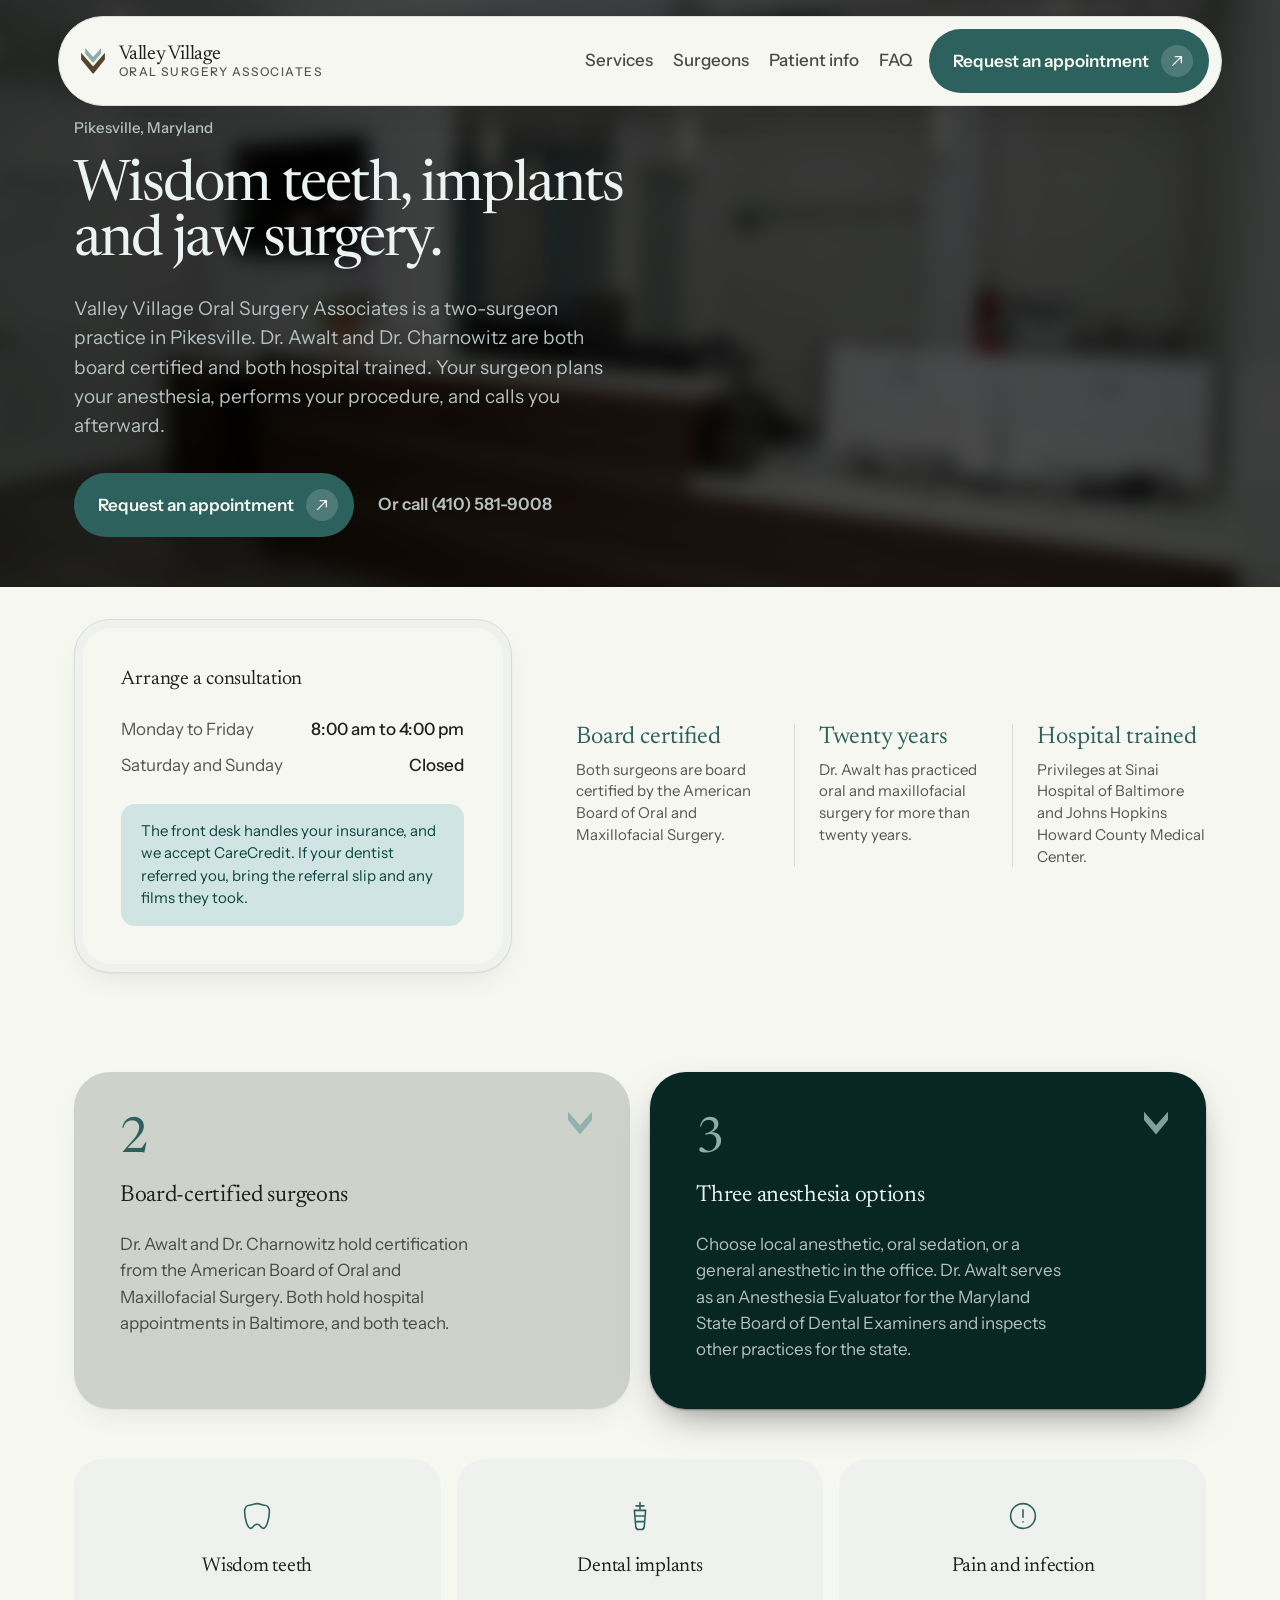
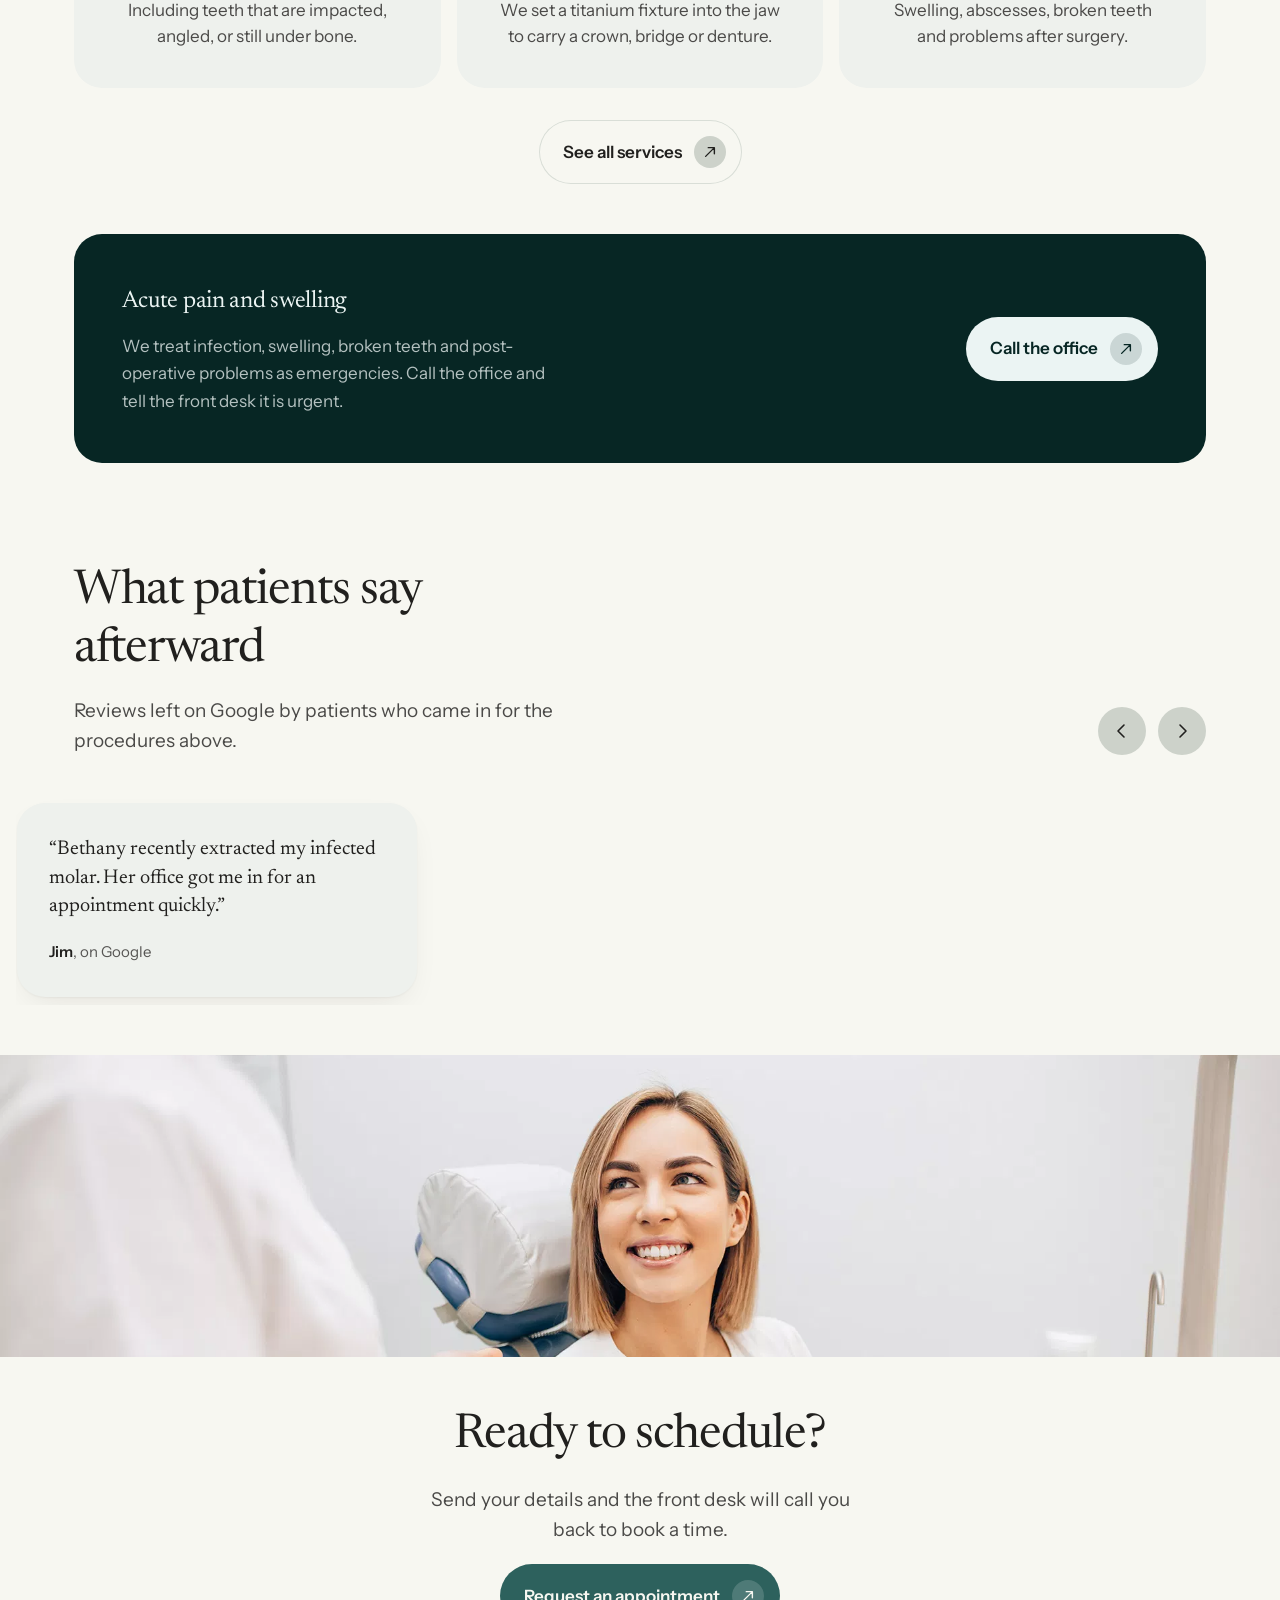
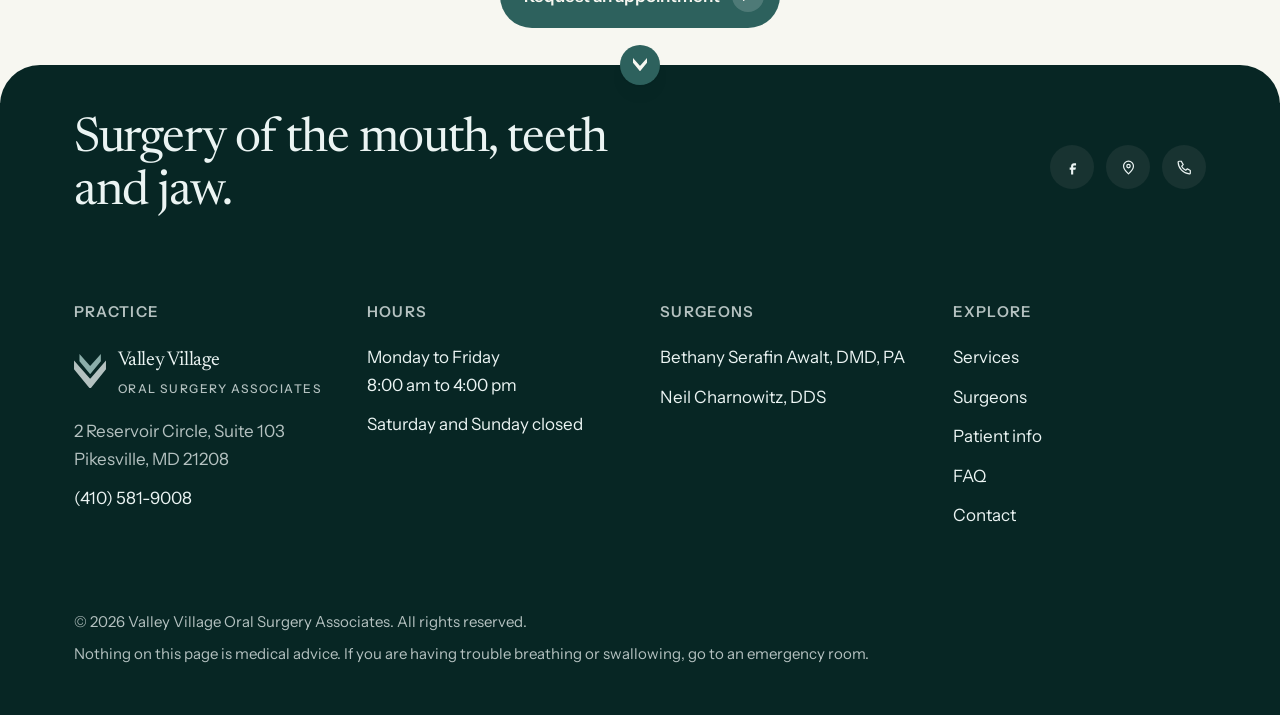
==== commit 5c9dca2e: "Split the single-page site into six pages Home / Services / Surgeons / Patient Info / FAQ / Contact," ====
--- a/index.html
+++ b/index.html
@@ -32,7 +32,7 @@
 <!-- ============ NAV ============ -->
 <header class="nav" id="siteNav">
   <div class="nav__pill">
-    <a class="wordmark" href="#top">
+    <a class="wordmark" href="/">
       <!-- The practice chevron, redrawn from the logo artwork so it stays
            crisp at any size. Colours are the two logo tokens, exact. -->
       <svg class="wordmark__mark" width="27" height="29" viewBox="0 0 70.284 75.667" aria-hidden="true" focusable="false">
@@ -46,16 +46,15 @@
     </a>
 
     <nav class="nav__links" aria-label="Primary">
-      <a class="nav__link" href="#services">Services</a>
-      <a class="nav__link" href="#surgeons">Surgeons</a>
-      <a class="nav__link" href="#comfort">Anesthesia</a>
-      <a class="nav__link" href="#visit">First visit</a>
-      <a class="nav__link" href="#faq">FAQ</a>
+      <a class="nav__link" href="/services">Services</a>
+      <a class="nav__link" href="/surgeons">Surgeons</a>
+      <a class="nav__link" href="/patient-info">Patient info</a>
+      <a class="nav__link" href="/faq">FAQ</a>
     </nav>
 
     <a class="nav__phone" href="tel:+14105819008">(410)&nbsp;581-9008</a>
 
-    <a class="btn" href="#request">
+    <a class="btn" href="/contact">
       Request an appointment
       <span class="btn__mark" aria-hidden="true">
         <svg viewBox="0 0 16 16" fill="none"><path d="M3 13 13 3M6 3h7v7" stroke="currentColor" stroke-width="1.6" stroke-linecap="round" stroke-linejoin="round"/></svg>
@@ -74,17 +73,15 @@
 </header>
 
 <div class="nav__overlay" id="navOverlay" data-open="false">
-  <a class="nav__overlay-link" href="#services">Services</a>
-  <a class="nav__overlay-link" href="#surgeons">Surgeons</a>
-  <a class="nav__overlay-link" href="#comfort">Anesthesia</a>
-  <a class="nav__overlay-link" href="#visit">First visit</a>
-  <a class="nav__overlay-link" href="#faq">FAQ</a>
+  <a class="nav__overlay-link" href="/services">Services</a>
+  <a class="nav__overlay-link" href="/surgeons">Surgeons</a>
+  <a class="nav__overlay-link" href="/patient-info">Patient info</a>
+  <a class="nav__overlay-link" href="/faq">FAQ</a>
+  <a class="nav__overlay-link" href="/contact">Contact</a>
   <a class="nav__overlay-link" href="tel:+14105819008">(410) 581-9008</a>
 </div>
 
 <main id="main">
-<span id="top"></span>
-
 <!-- ============ HERO ============ -->
 <section class="hero-full">
   <div class="hero-full__media">
@@ -103,7 +100,7 @@
       Your surgeon plans your anesthesia, performs your procedure, and calls you afterward.
     </p>
     <div class="hero-full__actions" data-reveal>
-      <a class="btn" href="#request">
+      <a class="btn" href="/contact">
         Request an appointment
         <span class="btn__mark" aria-hidden="true">
           <svg viewBox="0 0 16 16" fill="none"><path d="M3 13 13 3M6 3h7v7" stroke="currentColor" stroke-width="1.6" stroke-linecap="round" stroke-linejoin="round"/></svg>
@@ -113,7 +110,6 @@
     </div>
   </div>
 </section>
-
 <!-- ============ BOOKING BAR ============ -->
 <section class="section bookbar">
   <div class="shell bookbar__grid">
@@ -146,7 +142,6 @@
     </dl>
   </div>
 </section>
-
 <!-- ============ PANELS ============ -->
 <section class="section">
   <div class="shell panels">
@@ -169,7 +164,6 @@
     </article>
   </div>
 </section>
-
 <!-- ============ ICON ROW ============ -->
 <section class="section" style="padding-top:0">
   <div class="shell iconrow">
@@ -200,8 +194,8 @@
       <p>Swelling, abscesses, broken teeth and problems after surgery.</p>
     </article>
   </div>
-</section>
-
+  <p class="shell iconrow__more" data-reveal><a class="btn btn--secondary" href="/services">See all services<span class="btn__mark" aria-hidden="true"><svg viewBox="0 0 16 16" fill="none"><path d="M3 13 13 3M6 3h7v7" stroke="currentColor" stroke-width="1.6" stroke-linecap="round" stroke-linejoin="round"/></svg></span></a></p>
+</section>
 <!-- ============ URGENT ============ -->
 <section class="urgent">
   <div class="shell">
@@ -219,279 +213,6 @@
     </div>
   </div>
 </section>
-
-<!-- ============ SERVICES ============ -->
-<section class="section band-tint" id="services">
-  <div class="shell">
-    <div class="section-head" data-reveal>
-      <h2 class="heading-1">What we treat</h2>
-      <p class="lead">
-        Most patients reach us on a referral from their dentist or orthodontist. These are the
-        procedures we perform.
-      </p>
-    </div>
-
-    <div class="services__groups">
-
-      <div class="service-group" data-reveal>
-        <h3 class="service-group__title">Extractions and wisdom teeth</h3>
-        <div class="service-group__list">
-          <article class="service">
-            <div class="service__media">
-              <img src="img/custom_images_services_wisdom.webp" width="400" height="300" loading="lazy" decoding="async" alt="A panoramic dental x-ray with the four wisdom teeth highlighted.">
-            </div>
-            <h4 class="service__name">Wisdom teeth</h4>
-            <p class="service__desc">Third molars, impacted, angled, or still under bone.</p>
-          </article>
-          <article class="service">
-            <div class="service__media">
-              <img src="img/custom_images_services_extractions.webp" width="400" height="300" loading="lazy" decoding="async" alt="An extracted tooth held in a gloved hand.">
-            </div>
-            <h4 class="service__name">Extractions</h4>
-            <p class="service__desc">We remove teeth that are broken, beyond restoring, or crowding the arch.</p>
-          </article>
-          <article class="service">
-            <div class="service__media">
-              <img src="img/custom_images_services_bonding.webp" width="400" height="300" loading="lazy" decoding="async" alt="An x-ray being reviewed, showing an unerupted tooth.">
-            </div>
-            <h4 class="service__name">Exposure and bonding</h4>
-            <p class="service__desc">For a tooth that has not come through on its own. We uncover it and bond a bracket to it, so your orthodontist can draw it into position.</p>
-          </article>
-        </div>
-      </div>
-
-      <div class="service-group" data-reveal>
-        <h3 class="service-group__title">Restoring what is missing</h3>
-        <div class="service-group__list">
-          <article class="service">
-            <div class="service__media">
-              <img src="img/system_images_services_dental_implant_dentistry.webp" width="400" height="300" loading="lazy" decoding="async" alt="A patient smiling after implant treatment.">
-            </div>
-            <h4 class="service__name">Dental implants</h4>
-            <p class="service__desc">A titanium fixture set into the jaw to carry a crown, bridge or denture.</p>
-          </article>
-          <article class="service">
-            <div class="service__media">
-              <img src="img/custom_images_services_grafts1.webp" width="400" height="300" loading="lazy" decoding="async" alt="A patient smiling after bone graft treatment.">
-            </div>
-            <h4 class="service__name">Bone grafting</h4>
-            <p class="service__desc">The ridge thins when a tooth has been missing a while, leaving an implant nothing to hold. Grafting rebuilds it.</p>
-          </article>
-          <article class="service">
-            <div class="service__media">
-              <img src="img/custom_images_services_sinus.webp" width="400" height="300" loading="lazy" decoding="async" alt="A patient smiling after sinus lift treatment.">
-            </div>
-            <h4 class="service__name">Sinus lift</h4>
-            <p class="service__desc">We add height beneath the sinus floor in the upper back jaw so we can place an implant safely.</p>
-          </article>
-        </div>
-      </div>
-
-      <div class="service-group" data-reveal>
-        <h3 class="service-group__title">Pain, infection and diagnosis</h3>
-        <div class="service-group__list">
-          <article class="service">
-            <div class="service__media">
-              <img src="img/custom_images_services_toothache.webp" width="400" height="300" loading="lazy" decoding="async" alt="A man holding his jaw in discomfort.">
-            </div>
-            <h4 class="service__name">Tooth pain or infection</h4>
-            <p class="service__desc">We find the source and treat it, abscesses and non-vital teeth included.</p>
-          </article>
-          <article class="service">
-            <div class="service__media">
-              <img src="img/custom_images_services_pathology1.webp" width="400" height="300" loading="lazy" decoding="async" alt="A patient smiling after oral pathology treatment.">
-            </div>
-            <h4 class="service__name">Oral pathology</h4>
-            <p class="service__desc">We examine and biopsy sores, lumps and patches that have not healed on their own.</p>
-          </article>
-          <article class="service">
-            <div class="service__media">
-              <img src="img/system_images_services_dental_emergency_treatment.webp" width="400" height="300" loading="lazy" decoding="async" alt="A woman holding her jaw in pain.">
-            </div>
-            <h4 class="service__name">Emergency treatment</h4>
-            <p class="service__desc">We handle swelling, broken teeth, bleeding, and anything that goes wrong after surgery.</p>
-          </article>
-        </div>
-      </div>
-
-    </div>
-  </div>
-</section>
-
-<!-- ============ HOW IT WORKS ============ -->
-<section class="section steps" id="how">
-  <div class="shell">
-    <div class="section-head" data-reveal>
-      <h2 class="heading-1">How it goes</h2>
-    </div>
-
-    <ol class="steps__list">
-      <li class="step" data-reveal>
-        <span class="step__n" aria-hidden="true">1</span>
-        <svg class="step__chevron" viewBox="11.994 0 47.016 44.142" fill="none" aria-hidden="true"><path d="M34.985 25.806 L11.994 0 L11.994 16.072 L34.691 43.632 C35.111 44.142 35.893 44.142 36.313 43.632 L59.01 16.072 L59.01 0 L36.019 25.806 C35.744 26.115 35.26 26.115 34.985 25.806 Z" fill="currentColor"/></svg>
-        <h3 class="step__title">Call or send the form</h3>
-        <p>Tell the front desk what is happening and whether a dentist referred you. They will book you a time.</p>
-      </li>
-      <li class="step" data-reveal>
-        <span class="step__n" aria-hidden="true">2</span>
-        <svg class="step__chevron" viewBox="11.994 0 47.016 44.142" fill="none" aria-hidden="true"><path d="M34.985 25.806 L11.994 0 L11.994 16.072 L34.691 43.632 C35.111 44.142 35.893 44.142 36.313 43.632 L59.01 16.072 L59.01 0 L36.019 25.806 C35.744 26.115 35.26 26.115 34.985 25.806 Z" fill="currentColor"/></svg>
-        <h3 class="step__title">Consultation and a plan</h3>
-        <p>Your surgeon examines you, takes films if they are needed, and explains your options, your anesthesia and what it will cost.</p>
-      </li>
-      <li class="step" data-reveal>
-        <span class="step__n" aria-hidden="true">3</span>
-        <svg class="step__chevron" viewBox="11.994 0 47.016 44.142" fill="none" aria-hidden="true"><path d="M34.985 25.806 L11.994 0 L11.994 16.072 L34.691 43.632 C35.111 44.142 35.893 44.142 36.313 43.632 L59.01 16.072 L59.01 0 L36.019 25.806 C35.744 26.115 35.26 26.115 34.985 25.806 Z" fill="currentColor"/></svg>
-        <h3 class="step__title">The procedure</h3>
-        <p>We operate, send you home with written instructions, and your surgeon calls to check on you.</p>
-      </li>
-    </ol>
-  </div>
-</section>
-
-<!-- ============ SURGEONS ============ -->
-<section class="section" id="surgeons" style="padding-top:0">
-  <div class="shell">
-    <div class="section-head" data-reveal>
-      <h2 class="heading-1">The surgeons</h2>
-      <p class="lead">
-        Dr. Awalt built this practice on trust, communication and compassion. She explains every option plainly and puts safety first. Dr. Charnowitz joined her on those terms.
-      </p>
-    </div>
-
-    <div class="surgeons__grid">
-
-      <article class="surgeon" data-reveal>
-        <div class="surgeon__head">
-          <!-- No photograph of Dr. Awalt exists on the current site. Swap this
-               div for <img class="surgeon__avatar" src="img/dr-awalt.webp" alt="Dr. Bethany Serafin Awalt">
-               once the practice supplies a headshot. -->
-          <div class="surgeon__avatar surgeon__avatar--placeholder" title="Photograph to be supplied">
-            <span aria-hidden="true">BA</span>
-          </div>
-          <div>
-            <h3 class="surgeon__name">Bethany Serafin Awalt, DMD, PA</h3>
-            <p class="surgeon__role">Owner and oral &amp; maxillofacial surgeon</p>
-          </div>
-        </div>
-
-        <div class="surgeon__bio">
-          <p>
-            Dr. Awalt studied biology as an undergraduate, graduating magna cum laude, then took her
-            dental degree at the University of Pittsburgh School of Dental Medicine. Her hospital
-            residency in oral and maxillofacial surgery was at Woodhull Medical Center in New York.
-          </p>
-          <p>
-            She has practiced for more than twenty years and teaches as a clinical instructor. She has
-            operated on surgical missions abroad and in volunteer programs closer to home. Her day-to-day
-            work is extractions, dental implants, bone grafting, oral pathology and outpatient anesthesia.
-          </p>
-
-          <ul class="credentials">
-            <li class="credential">
-              Diplomate, American Board of Oral and Maxillofacial Surgery
-            </li>
-            <li class="credential">
-              Anesthesia Evaluator
-              <span class="credential__where">Maryland State Board of Dental Examiners</span>
-            </li>
-            <li class="credential">
-              Hospital privileges
-              <span class="credential__where">Sinai Hospital of Baltimore</span>
-            </li>
-            <li class="credential">
-              A Baltimore Magazine Top Dentist for many years running
-            </li>
-          </ul>
-        </div>
-      </article>
-
-      <article class="surgeon" data-reveal>
-        <div class="surgeon__head">
-          <img class="surgeon__avatar" src="img/dr-charnowitz.webp"
-               width="360" height="360" loading="lazy" decoding="async"
-               alt="Dr. Neil Charnowitz, oral and maxillofacial surgeon.">
-          <div>
-            <h3 class="surgeon__name">Neil Charnowitz, DDS</h3>
-            <p class="surgeon__role">Oral &amp; maxillofacial surgeon</p>
-          </div>
-        </div>
-
-        <div class="surgeon__bio">
-          <p>
-            Dr. Charnowitz studied biology at Yeshiva University and took his dental degree at the
-            University of Maryland School of Dentistry, where he was inducted into several honor
-            societies. He completed his residency in oral and maxillofacial surgery at Broward Health
-            Medical Center in Fort Lauderdale, and served as chief resident in his final year.
-          </p>
-          <p>
-            His scope covers wisdom tooth removal, implant placement, bone grafting and sinus
-            augmentation, surgical extractions, oral pathology, facial trauma, corrective jaw surgery
-            and office anesthesia. Outside it he plays volleyball and pickleball, swims, and is married
-            to Gabby, with whom he has four children. His neckties are a matter of record.
-          </p>
-
-          <ul class="credentials">
-            <li class="credential">
-              Board certified in oral and maxillofacial surgery
-            </li>
-            <li class="credential">
-              Dean&rsquo;s Faculty
-              <span class="credential__where">University of Maryland School of Dentistry</span>
-            </li>
-            <li class="credential">
-              On-call attending
-              <span class="credential__where">Sinai Hospital, LifeBridge Health</span>
-            </li>
-            <li class="credential">
-              On-call attending
-              <span class="credential__where">Johns Hopkins Howard County Medical Center</span>
-            </li>
-          </ul>
-        </div>
-      </article>
-
-    </div>
-
-    <div class="affiliations" data-reveal>
-      <p class="affiliations__label">Both surgeons hold membership in</p>
-      <ul class="affiliations__list">
-        <li><img src="img/aaoms.webp" width="400" height="143" loading="lazy" decoding="async"
-                 alt="American Association of Oral and Maxillofacial Surgeons"></li>
-        <li><img src="img/ada.webp" width="400" height="147" loading="lazy" decoding="async"
-                 alt="American Dental Association"></li>
-      </ul>
-    </div>
-  </div>
-</section>
-
-<!-- ============ COMFORT ============ -->
-<section class="section band-dark comfort panel-lift" id="comfort">
-  <span class="seam-mark" aria-hidden="true"><svg viewBox="11.994 0 47.016 44.142" fill="none" aria-hidden="true"><path d="M34.985 25.806 L11.994 0 L11.994 16.072 L34.691 43.632 C35.111 44.142 35.893 44.142 36.313 43.632 L59.01 16.072 L59.01 0 L36.019 25.806 C35.744 26.115 35.26 26.115 34.985 25.806 Z" fill="currentColor"/></svg></span>
-  <div class="shell">
-    <div class="section-head" data-reveal>
-      <h2 class="heading-1">Your anesthesia</h2>
-      <p class="lead">
-        Your surgeon selects the anesthetic to suit you and the procedure. Dr. Awalt serves as an Anesthesia Evaluator for the Maryland State Board of Dental Examiners and inspects other practices on the state's behalf.
-      </p>
-    </div>
-
-    <div class="comfort__grid">
-      <article class="comfort__card" data-reveal>
-        <h3>Local anesthetic</h3>
-        <p>We numb the area. You stay fully awake, and you drive yourself home afterward.</p>
-      </article>
-      <article class="comfort__card" data-reveal>
-        <h3>Oral conscious sedation</h3>
-        <p>You take medication before the appointment. It leaves you calm and drowsy, awake enough to respond, and you will remember little of the visit.</p>
-      </article>
-      <article class="comfort__card" data-reveal>
-        <h3>General anesthesia</h3>
-        <p>Your surgeon administers it here in the office and you sleep through the procedure. Plan for a pre-operative consultation, nothing by mouth after midnight, and an adult to drive you home.</p>
-      </article>
-    </div>
-  </div>
-</section>
-
 <!-- ============ TESTIMONIALS ============ -->
 <section class="section" id="reviews">
   <div class="shell">
@@ -538,7 +259,6 @@
     </div>
   </div>
 </section>
-
 <!-- ============ BANNER STRIP ============ -->
 <section class="strip" aria-hidden="false">
   <figure class="strip__figure" data-reveal>
@@ -547,239 +267,20 @@
          alt="A patient in the chair during a consultation.">
   </figure>
 </section>
-
-<!-- ============ FIRST VISIT ============ -->
-<section class="section band-tint" id="visit">
-  <div class="shell">
-    <div class="section-head" data-reveal>
-      <h2 class="heading-1">Before you come in</h2>
-      <p class="lead">
-        You will complete paperwork, your surgeon will examine you and take films if they are needed, and you will leave with a plan. Sometimes we operate the same day.
-      </p>
-    </div>
-
-    <div class="logistics__grid">
-      <div class="logistics__col" data-reveal>
-        <h3>Bring with you</h3>
-        <ul class="checklist">
-          <li>Your referral slip and any films your dentist took</li>
-          <li>A list of your medications, with your physician&rsquo;s name and number</li>
-          <li>Your completed insurance forms, so the claim is not delayed</li>
-          <li>A parent or guardian, if the patient is under 18</li>
-        </ul>
-      </div>
-
-      <div class="logistics__col" data-reveal>
-        <h3>Tell us about</h3>
-        <ul class="checklist">
-          <li>Pregnancy, and any chronic or recent illness</li>
-          <li>Heart valves, joint replacements or other implanted devices</li>
-          <li>Any difficulty with anesthesia in the past</li>
-        </ul>
-      </div>
-
-      <div class="logistics__col" data-reveal>
-        <h3>Fees and insurance</h3>
-        <ul class="checklist">
-          <li>Credit cards, CareCredit, cash and personal checks</li>
-          <li>The front desk handles insurance and billing, and bilingual staff are available</li>
-          <li>Ground floor, parking outside the door, and reachable by public transit</li>
-        </ul>
-      </div>
-    </div>
-  </div>
-</section>
-
-<!-- ============ FAQ ============ -->
-<section class="section faq band-deep" id="faq">
-  <div class="shell">
-    <div class="section-head" data-reveal>
-      <h2 class="heading-1">Questions people ask first</h2>
-      <p class="lead">If yours is not here, the front desk will answer it on the phone.</p>
-    </div>
-
-    <div class="faq__list" data-reveal>
-      <details class="qa">
-        <summary class="qa__q">Do I need a referral?</summary>
-        <div class="qa__a"><p>Most patients come to us from their dentist or orthodontist. Bring the referral slip and any films. You are welcome to call without one.</p></div>
-      </details>
-
-      <details class="qa">
-        <summary class="qa__q">Will it hurt?</summary>
-        <div class="qa__a"><p>Not during. We perform every procedure under anesthesia, and you choose the depth with your surgeon: local only, oral sedation, or fully asleep. You go home with written instructions and a number to call.</p></div>
-      </details>
-
-      <details class="qa">
-        <summary class="qa__q">What will it cost?</summary>
-        <div class="qa__a"><p>The figure depends on the procedure and your coverage, so we give it to you at the consultation. The front desk handles insurance and billing and goes through the cost with you before we schedule anything.</p></div>
-      </details>
-
-      <details class="qa">
-        <summary class="qa__q">How can I pay?</summary>
-        <div class="qa__a"><p>We accept credit cards, CareCredit, cash and personal checks. CareCredit lets you spread the cost over instalments.</p></div>
-      </details>
-
-      <details class="qa">
-        <summary class="qa__q">Can I drive myself home?</summary>
-        <div class="qa__a"><p>After local anesthetic, yes. After oral sedation or a general anesthetic, no: bring an adult who can stay during surgery and drive you home.</p></div>
-      </details>
-
-      <details class="qa">
-        <summary class="qa__q">How soon can I be seen?</summary>
-        <div class="qa__a"><p>Call and tell the front desk what is happening. We treat infection, swelling, broken teeth and post-operative problems as emergencies.</p></div>
-      </details>
-
-      <details class="qa">
-        <summary class="qa__q">Do you treat children and teenagers?</summary>
-        <div class="qa__a"><p>Yes. We remove wisdom teeth and perform exposure and bonding for teenagers regularly. Bring a parent or guardian for anyone under 18.</p></div>
-      </details>
-
-      <details class="qa">
-        <summary class="qa__q">What do I bring to the first visit?</summary>
-        <div class="qa__a"><p>Your referral slip and any films, a list of your medications with your physician&rsquo;s name and number, and your completed insurance forms. Mention pregnancy, chronic or recent illness, heart valves, joint replacements, and any past difficulty with anesthesia.</p></div>
-      </details>
-
-      <details class="qa">
-        <summary class="qa__q">Where are you, and is there parking?</summary>
-        <div class="qa__a"><p>2 Reservoir Circle, Suite 103, Pikesville, MD 21208. We are on the ground floor. Parking is outside the door, and public transit reaches us.</p></div>
-      </details>
-    </div>
-  </div>
-</section>
-
-<!-- ============ AREA ============ -->
-<section class="area">
-  <div class="shell">
-    <div class="area__inner" data-reveal>
-      <img class="area__img" src="img/baltimore.webp"
-           srcset="img/baltimore-sm.webp 760w, img/baltimore.webp 1500w"
-           sizes="(max-width: 60rem) 100vw, 50vw"
-           width="1500" height="844" loading="lazy" decoding="async"
-           alt="The Baltimore Inner Harbour skyline.">
-      <div class="area__copy">
-        <h2 class="heading-2">Referrals from across greater Baltimore</h2>
-        <p>
-          Patients travel to Pikesville from across the metropolitan area, sent by their
-          general dentists and orthodontists. Both surgeons hold hospital appointments in
-          the city, so a complex case need not change hands.
-        </p>
-      </div>
-    </div>
-  </div>
-</section>
-
-<!-- ============ REQUEST ============ -->
-<section class="section" id="request">
-  <div class="shell request__grid">
-
-    <div class="contact-block" data-reveal>
-      <div class="section-head" style="margin-bottom:0">
-        <h2 class="heading-1">Request an appointment</h2>
-        <p class="lead">Send your details and the front desk will call you to book a time. If you are in pain, call the office.</p>
-      </div>
-
-      <a class="badge-circle" href="#requestForm">
-        <svg class="badge-circle__ring" viewBox="0 0 100 100" aria-hidden="true">
-          <defs><path id="badgeArc" d="M50,50 m-37,0 a37,37 0 1,1 74,0 a37,37 0 1,1 -74,0"/></defs>
-          <text><textPath href="#badgeArc" startOffset="0" textLength="232" lengthAdjust="spacing">Request an appointment &#183;</textPath></text>
-        </svg>
-        <svg class="badge-circle__arrow" viewBox="0 0 16 16" fill="none" aria-hidden="true">
-          <path d="M3 13 13 3M6 3h7v7" stroke="currentColor" stroke-width="1.5" stroke-linecap="round" stroke-linejoin="round"/>
-        </svg>
-        <span class="sr-only">Jump to the appointment request form</span>
-      </a>
-
-      <div class="contact-item">
-        <span class="label">Phone</span>
-        <a class="contact-item__value" href="tel:+14105819008">(410) 581-9008</a>
-      </div>
-
-      <div class="contact-item">
-        <span class="label">Office</span>
-        <address class="contact-item__value">
-          2 Reservoir Circle, Suite 103<br>
-          Pikesville, MD 21208
-        </address>
-      </div>
-
-      <div class="contact-item">
-        <span class="label">Hours</span>
-        <p class="contact-item__value">Monday to Friday<br>8:00 am to 4:00 pm</p>
-      </div>
-    </div>
-
-    <div class="enclosure" data-reveal>
-      <div class="enclosure__core">
-        <form class="form" id="requestForm" novalidate>
-
-          <div class="field field--pair">
-            <div class="field" data-field>
-              <label class="field__label" for="firstName">First name</label>
-              <input class="input" id="firstName" name="firstName" type="text" autocomplete="given-name" required>
-              <p class="field__error" data-error>Please enter your first name.</p>
-            </div>
-            <div class="field" data-field>
-              <label class="field__label" for="lastName">Last name</label>
-              <input class="input" id="lastName" name="lastName" type="text" autocomplete="family-name" required>
-              <p class="field__error" data-error>Please enter your last name.</p>
-            </div>
-          </div>
-
-          <div class="field field--pair">
-            <div class="field" data-field>
-              <label class="field__label" for="phone">Phone</label>
-              <input class="input" id="phone" name="phone" type="tel" autocomplete="tel" inputmode="tel" required>
-              <p class="field__error" data-error>Please enter a phone number we can reach you on.</p>
-            </div>
-            <div class="field" data-field>
-              <label class="field__label" for="email">Email</label>
-              <input class="input" id="email" name="email" type="email" autocomplete="email" required>
-              <p class="field__error" data-error>Please enter a valid email address.</p>
-            </div>
-          </div>
-
-          <div class="field" data-field>
-            <label class="field__label" for="reason">What brings you in</label>
-            <select class="input" id="reason" name="reason" required>
-              <option value="">Choose one</option>
-              <option>Wisdom teeth</option>
-              <option>Extraction</option>
-              <option>Dental implant</option>
-              <option>Bone graft or sinus lift</option>
-              <option>Tooth pain or infection</option>
-              <option>A sore or lump that has not healed</option>
-              <option>Second opinion</option>
-              <option>Something else</option>
-            </select>
-            <p class="field__error" data-error>Please choose a reason so we can book the right amount of time.</p>
-          </div>
-
-          <div class="field" data-field>
-            <label class="field__label" for="notes">
-              Anything we should know <span class="field__optional">(optional)</span>
-            </label>
-            <textarea class="input" id="notes" name="notes" rows="4" placeholder="Referring dentist, when you are free, how long this has been going on."></textarea>
-          </div>
-
-          <p class="form__consent">
-            Please keep detailed medical information off this form. We will take the rest of your history by phone.
-          </p>
-
-          <button class="btn" type="submit" id="submitBtn">
-            <span data-submit-label>Send the request</span>
-            <span class="btn__mark" aria-hidden="true">
-              <svg viewBox="0 0 16 16" fill="none"><path d="M3 13 13 3M6 3h7v7" stroke="currentColor" stroke-width="1.6" stroke-linecap="round" stroke-linejoin="round"/></svg>
-            </span>
-          </button>
-
-          <p class="form__status" id="formStatus" role="status" aria-live="polite"></p>
-
-        </form>
-      </div>
-    </div>
-
-  </div>
-</section>
+<!-- ============ CTA ============ -->
+<section class="section" id="cta">
+  <div class="shell cta-centered" data-reveal>
+    <h2 class="heading-1">Ready to schedule?</h2>
+    <p class="lead">Send your details and the front desk will call you back to book a time.</p>
+    <a class="btn" href="/contact">
+      Request an appointment
+      <span class="btn__mark" aria-hidden="true">
+        <svg viewBox="0 0 16 16" fill="none"><path d="M3 13 13 3M6 3h7v7" stroke="currentColor" stroke-width="1.6" stroke-linecap="round" stroke-linejoin="round"/></svg>
+      </span>
+    </a>
+  </div>
+</section>
+
 
 </main>
 
@@ -835,13 +336,12 @@
       </div>
 
       <div class="footer__col">
-        <h3>On this page</h3>
-        <a href="#services">Services</a>
-        <a href="#surgeons">Surgeons</a>
-        <a href="#comfort">Anesthesia</a>
-        <a href="#visit">First visit</a>
-        <a href="#faq">FAQ</a>
-        <a href="#request">Request an appointment</a>
+        <h3>Explore</h3>
+        <a href="/services">Services</a>
+        <a href="/surgeons">Surgeons</a>
+        <a href="/patient-info">Patient info</a>
+        <a href="/faq">FAQ</a>
+        <a href="/contact">Contact</a>
       </div>
     </div>
 
@@ -904,87 +404,6 @@
 }
 </script>
 
-<script type="application/ld+json">
-{
-  "@context": "https://schema.org",
-  "@type": "FAQPage",
-  "mainEntity": [
-    {
-      "@type": "Question",
-      "name": "Do I need a referral?",
-      "acceptedAnswer": {
-        "@type": "Answer",
-        "text": "Most patients come to us from their dentist or orthodontist. Bring the referral slip and any films. You are welcome to call without one."
-      }
-    },
-    {
-      "@type": "Question",
-      "name": "Will it hurt?",
-      "acceptedAnswer": {
-        "@type": "Answer",
-        "text": "Not during. We perform every procedure under anesthesia, and you choose the depth with your surgeon: local only, oral sedation, or fully asleep. You go home with written instructions and a number to call."
-      }
-    },
-    {
-      "@type": "Question",
-      "name": "What will it cost?",
-      "acceptedAnswer": {
-        "@type": "Answer",
-        "text": "The figure depends on the procedure and your coverage, so we give it to you at the consultation. The front desk handles insurance and billing and goes through the cost with you before we schedule anything."
-      }
-    },
-    {
-      "@type": "Question",
-      "name": "How can I pay?",
-      "acceptedAnswer": {
-        "@type": "Answer",
-        "text": "We accept credit cards, CareCredit, cash and personal checks. CareCredit lets you spread the cost over instalments."
-      }
-    },
-    {
-      "@type": "Question",
-      "name": "Can I drive myself home?",
-      "acceptedAnswer": {
-        "@type": "Answer",
-        "text": "After local anesthetic, yes. After oral sedation or a general anesthetic, no: bring an adult who can stay during surgery and drive you home."
-      }
-    },
-    {
-      "@type": "Question",
-      "name": "How soon can I be seen?",
-      "acceptedAnswer": {
-        "@type": "Answer",
-        "text": "Call and tell the front desk what is happening. We treat infection, swelling, broken teeth and post-operative problems as emergencies."
-      }
-    },
-    {
-      "@type": "Question",
-      "name": "Do you treat children and teenagers?",
-      "acceptedAnswer": {
-        "@type": "Answer",
-        "text": "Yes. We remove wisdom teeth and perform exposure and bonding for teenagers regularly. Bring a parent or guardian for anyone under 18."
-      }
-    },
-    {
-      "@type": "Question",
-      "name": "What do I bring to the first visit?",
-      "acceptedAnswer": {
-        "@type": "Answer",
-        "text": "Your referral slip and any films, a list of your medications with your physician’s name and number, and your completed insurance forms. Mention pregnancy, chronic or recent illness, heart valves, joint replacements, and any past difficulty with anesthesia."
-      }
-    },
-    {
-      "@type": "Question",
-      "name": "Where are you, and is there parking?",
-      "acceptedAnswer": {
-        "@type": "Answer",
-        "text": "2 Reservoir Circle, Suite 103, Pikesville, MD 21208. We are on the ground floor. Parking is outside the door, and public transit reaches us."
-      }
-    }
-  ]
-}
-</script>
-
 <script src="js/app.v2.js" defer></script>
 </body>
 </html>
--- a/css/main.v2.css
+++ b/css/main.v2.css
@@ -187,6 +187,12 @@
 .quotes__head .section-head { grid-template-columns: minmax(0, 1fr); max-width: var(--measure); }
 .quotes__head .section-head > * { grid-column: 1; grid-row: auto; max-width: none; }
 
+/* .contact-block is itself the narrow half of a two-column request grid,
+   too narrow for the section-head's wide-screen heading/lead split -
+   without this it wraps "Request an appointment" one word per line. */
+.contact-block .section-head { grid-template-columns: minmax(0, 1fr); max-width: var(--measure); }
+.contact-block .section-head > * { grid-column: 1; grid-row: auto; max-width: none; }
+
 .band-dark {
   background-color: var(--color-canvas);
   color: var(--color-ink-inverse-muted);
@@ -207,6 +213,32 @@
 .band-dark .display { color: var(--color-ink-inverse); }
 .band-dark .label { color: var(--color-ink-inverse-muted); }
 .band-dark .lead { color: var(--color-ink-inverse-muted); }
+
+/* ============================================================
+   3b · PAGE-LEVEL UTILITIES
+   The nav is position:absolute over everything, so a page whose first
+   section isn't the photo hero needs the same top clearance the hero
+   gives itself. --cta-centered closes an inner page with one shared
+   pitch back to the contact page.
+   ============================================================ */
+
+/* Not hero's own clearance value: hero bottom-aligns its content
+   (align-items: end) so its top padding barely matters for overlap.
+   These page-heads flow top-down, so the floor has to actually clear
+   the nav pill's real rendered height - measured near 88px on phones -
+   plus breathing room, not just match hero's floor. */
+.section--top-clear { padding-top: clamp(7.5rem, calc(120 * var(--fluid)), 9rem); }
+
+.cta-centered {
+  display: grid;
+  justify-items: center;
+  gap: var(--space-5);
+  max-width: 34rem;
+  margin-inline: auto;
+  text-align: center;
+}
+
+.iconrow__more { margin-top: var(--space-8); text-align: center; }
 
 /* ============================================================
    4 · BUTTONS — one primary, one secondary, one quiet per context.
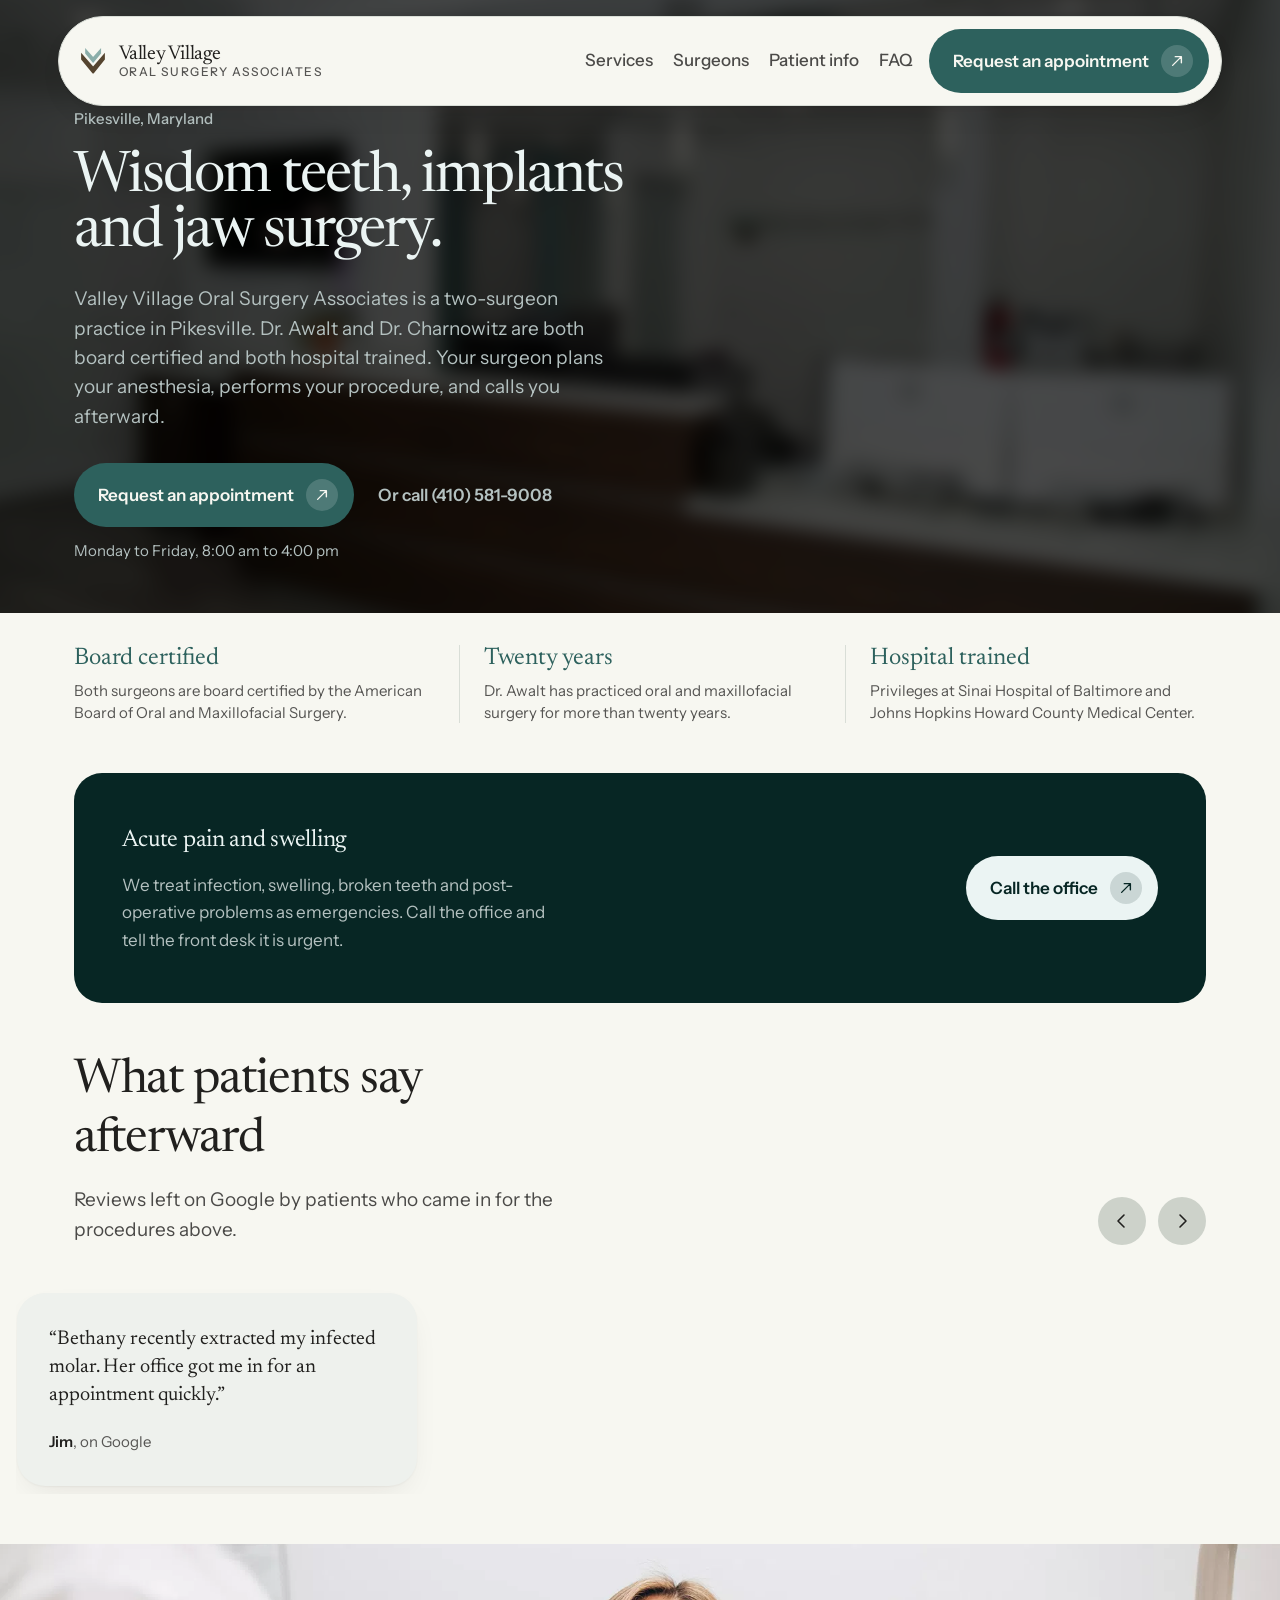
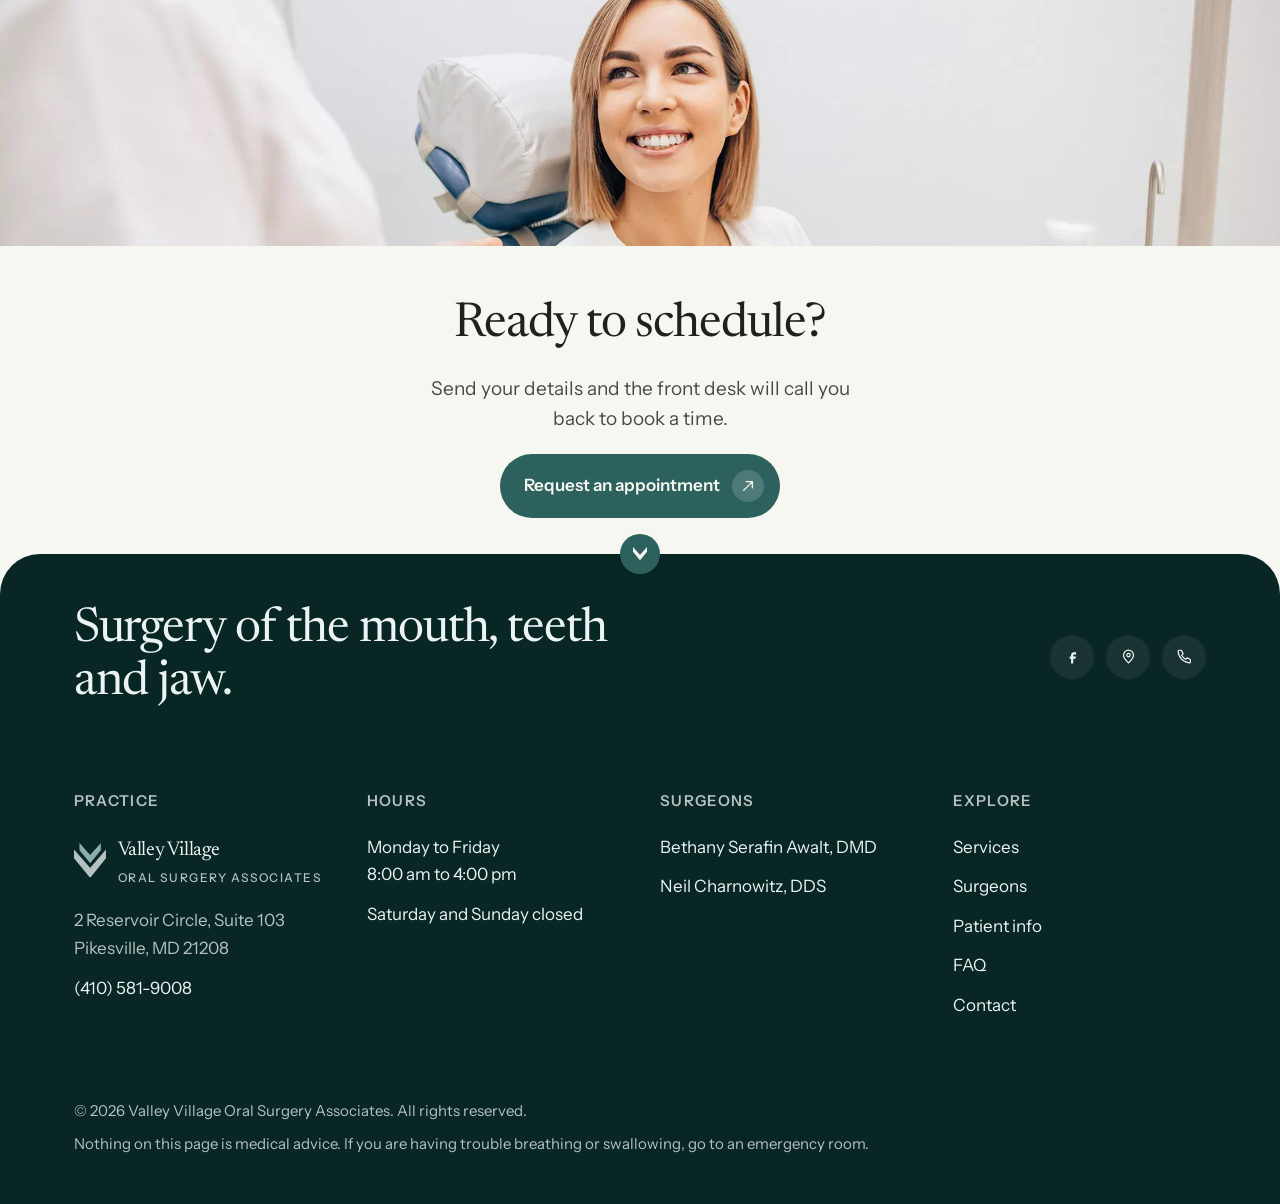
==== commit 80cc7a64: "Integrate Neil's call feedback: cut redundancy, fix credits, reorder Redundancy (Home carried the sa" ====
--- a/index.html
+++ b/index.html
@@ -108,24 +108,12 @@
       </a>
       <a class="hero-full__phone" href="tel:+14105819008">Or call (410) 581-9008</a>
     </div>
+    <p class="hero-full__hours" data-reveal>Monday to Friday, 8:00 am to 4:00 pm</p>
   </div>
 </section>
 <!-- ============ BOOKING BAR ============ -->
 <section class="section bookbar">
-  <div class="shell bookbar__grid">
-    <div class="enclosure" data-reveal>
-      <div class="enclosure__core booking">
-        <h2 class="heading-3">Arrange a consultation</h2>
-        <dl class="booking__hours">
-          <div class="booking__hours-row"><dt>Monday to Friday</dt><dd>8:00 am to 4:00 pm</dd></div>
-          <div class="booking__hours-row"><dt>Saturday and Sunday</dt><dd>Closed</dd></div>
-        </dl>
-        <p class="booking__note">
-          The front desk handles your insurance, and we accept CareCredit. If your dentist referred you, bring the referral slip and any films they took.
-        </p>
-      </div>
-    </div>
-
+  <div class="shell">
     <dl class="hero__proof" data-reveal>
       <div class="hero__proof-item">
         <dt class="hero__proof-term">Board certified</dt>
@@ -141,60 +129,6 @@
       </div>
     </dl>
   </div>
-</section>
-<!-- ============ PANELS ============ -->
-<section class="section">
-  <div class="shell panels">
-    <article class="panel" data-reveal>
-      <svg class="panel__mark" viewBox="11.994 0 47.016 44.142" fill="none" aria-hidden="true"><path d="M34.985 25.806 L11.994 0 L11.994 16.072 L34.691 43.632 C35.111 44.142 35.893 44.142 36.313 43.632 L59.01 16.072 L59.01 0 L36.019 25.806 C35.744 26.115 35.26 26.115 34.985 25.806 Z" fill="currentColor"/></svg>
-      <p class="panel__figure">2</p>
-      <h2 class="panel__title">Board-certified surgeons</h2>
-      <p>Dr. Awalt and Dr. Charnowitz hold certification from the American Board of Oral
-         and Maxillofacial Surgery. Both hold hospital appointments in Baltimore, and both
-         teach.</p>
-    </article>
-
-    <article class="panel panel--dark" data-reveal>
-      <svg class="panel__mark" viewBox="11.994 0 47.016 44.142" fill="none" aria-hidden="true"><path d="M34.985 25.806 L11.994 0 L11.994 16.072 L34.691 43.632 C35.111 44.142 35.893 44.142 36.313 43.632 L59.01 16.072 L59.01 0 L36.019 25.806 C35.744 26.115 35.26 26.115 34.985 25.806 Z" fill="currentColor"/></svg>
-      <p class="panel__figure">3</p>
-      <h2 class="panel__title">Three anesthesia options</h2>
-      <p>Choose local anesthetic, oral sedation, or a general anesthetic in the office.
-         Dr. Awalt serves as an Anesthesia Evaluator for the Maryland State Board of Dental
-         Examiners and inspects other practices for the state.</p>
-    </article>
-  </div>
-</section>
-<!-- ============ ICON ROW ============ -->
-<section class="section" style="padding-top:0">
-  <div class="shell iconrow">
-    <article class="icontile" data-reveal>
-      <svg viewBox="0 0 32 32" fill="none" stroke="currentColor" stroke-width="1.4" aria-hidden="true">
-        <path d="M16 5c-3.2 0-4.2 1.4-6.6 1.4C7.1 6.4 5 8.3 5 12c0 5.4 2.3 15 5.4 15 2 0 2.4-3.6 5.6-3.6s3.6 3.6 5.6 3.6C24.7 27 27 17.4 27 12c0-3.7-2.1-5.6-4.4-5.6C20.2 6.4 19.2 5 16 5Z" stroke-linejoin="round"/>
-      </svg>
-      <h3>Wisdom teeth</h3>
-      <p>Including teeth that are impacted, angled, or still under bone.</p>
-    </article>
-
-    <article class="icontile" data-reveal>
-      <svg viewBox="0 0 32 32" fill="none" stroke="currentColor" stroke-width="1.4" aria-hidden="true">
-        <path d="M16 4v6M12.5 7h7" stroke-linecap="round"/>
-        <path d="M11 11h10l-1.2 14.2A2.9 2.9 0 0 1 16.9 28h-1.8a2.9 2.9 0 0 1-2.9-2.8Z" stroke-linejoin="round"/>
-        <path d="M12.4 16h7.2M12.9 21h6.2" stroke-linecap="round"/>
-      </svg>
-      <h3>Dental implants</h3>
-      <p>We set a titanium fixture into the jaw to carry a crown, bridge or denture.</p>
-    </article>
-
-    <article class="icontile" data-reveal>
-      <svg viewBox="0 0 32 32" fill="none" stroke="currentColor" stroke-width="1.4" aria-hidden="true">
-        <circle cx="16" cy="16" r="11"/>
-        <path d="M16 10.5v6.5M16 21.2v.2" stroke-linecap="round"/>
-      </svg>
-      <h3>Pain and infection</h3>
-      <p>Swelling, abscesses, broken teeth and problems after surgery.</p>
-    </article>
-  </div>
-  <p class="shell iconrow__more" data-reveal><a class="btn btn--secondary" href="/services">See all services<span class="btn__mark" aria-hidden="true"><svg viewBox="0 0 16 16" fill="none"><path d="M3 13 13 3M6 3h7v7" stroke="currentColor" stroke-width="1.6" stroke-linecap="round" stroke-linejoin="round"/></svg></span></a></p>
 </section>
 <!-- ============ URGENT ============ -->
 <section class="urgent">
@@ -214,7 +148,7 @@
   </div>
 </section>
 <!-- ============ TESTIMONIALS ============ -->
-<section class="section" id="reviews">
+<section class="section" id="reviews" style="padding-top:0">
   <div class="shell">
     <div class="quotes__head" data-reveal>
       <div class="section-head" style="margin-bottom:0">
@@ -331,7 +265,7 @@
 
       <div class="footer__col">
         <h3>Surgeons</h3>
-        <p>Bethany Serafin Awalt, DMD, PA</p>
+        <p>Bethany Serafin Awalt, DMD</p>
         <p>Neil Charnowitz, DDS</p>
       </div>
 
@@ -378,7 +312,7 @@
   "employee": [
     {
       "@type": "Physician",
-      "name": "Bethany Serafin Awalt, DMD, PA",
+      "name": "Bethany Serafin Awalt, DMD",
       "medicalSpecialty": "OralAndMaxillofacialSurgery",
       "alumniOf": "University of Pittsburgh School of Dental Medicine"
     },
@@ -395,6 +329,8 @@
     { "@type": "MedicalProcedure", "name": "Dental implants" },
     { "@type": "MedicalProcedure", "name": "Bone grafting" },
     { "@type": "MedicalProcedure", "name": "Sinus lift" },
+    { "@type": "MedicalProcedure", "name": "Facial trauma" },
+    { "@type": "MedicalProcedure", "name": "Corrective jaw surgery" },
     { "@type": "MedicalProcedure", "name": "Oral pathology" },
     { "@type": "MedicalProcedure", "name": "Exposure and bonding of unerupted teeth" },
     { "@type": "MedicalProcedure", "name": "Oral conscious sedation" },
--- a/css/main.v2.css
+++ b/css/main.v2.css
@@ -515,7 +515,6 @@
   display: grid;
   gap: var(--space-6);
   grid-template-columns: repeat(3, minmax(0, 1fr));
-  align-self: center;
 }
 .hero__proof-item { display: grid; gap: var(--space-2); align-content: start; }
 .hero__proof-item:not(:first-child) { border-left: var(--rule-hairline); padding-left: var(--space-6); }
@@ -546,47 +545,6 @@
   padding: clamp(var(--space-6), 3vw, var(--space-10));
   border-radius: calc(var(--radius-xl) - var(--space-2));
   background-color: var(--color-paper);
-}
-
-.booking { display: grid; gap: var(--space-6); }
-.booking__actions { display: grid; gap: var(--space-3); }
-.booking__actions .btn { justify-content: space-between; width: 100%; }
-
-/* One primary action per view. The phone stays one tap away but is
-   deliberately subordinate to the request button above it. */
-.booking__phone {
-  display: inline-flex;
-  align-items: center;
-  gap: var(--space-2);
-  align-self: center;
-  padding: var(--space-2) var(--space-3);
-  font-size: var(--text-base);
-  font-weight: 500;
-  color: var(--color-ink-secondary);
-  text-decoration: none;
-  border-radius: var(--radius-sm);
-  transition: color var(--dur-fast) var(--ease-out);
-}
-.booking__phone svg { width: 0.9375rem; height: 0.9375rem; flex: none; }
-.booking__phone:hover { color: var(--color-accent); }
-
-.booking__hours { display: grid; gap: var(--space-2); }
-.booking__hours-row {
-  display: flex;
-  justify-content: space-between;
-  gap: var(--space-4);
-  font-size: var(--text-base);
-}
-.booking__hours-row dt { color: var(--color-ink-muted); }
-.booking__hours-row dd { color: var(--color-ink); font-weight: 500; }
-
-.booking__note {
-  padding: var(--space-4) var(--space-5);
-  border-radius: var(--radius-md);
-  background-color: var(--color-accent-soft);
-  color: var(--color-accent-deep);
-  font-size: var(--text-sm);
-  line-height: 1.5;
 }
 
 /* ============================================================
@@ -664,6 +622,12 @@
 /* Brightens rather than tinting: the brand sage only clears 3.8:1 here,
    short of the 4.5:1 body-text floor against the same worst-case pixel. */
 .hero-full__phone:hover { color: var(--color-ink-inverse); }
+
+.hero-full__hours {
+  margin-top: var(--space-3);
+  font-size: var(--text-sm);
+  color: var(--color-ink-inverse-muted);
+}
 
 /* On a narrow screen the photograph cannot carry text beside it, so it
    becomes a band above and the copy sits on solid ground below. */
@@ -699,7 +663,8 @@
      reads in the normal dark-on-light palette, not the light-on-photo one. */
   .hero-full::after { display: none; }
   .hero-full .marker,
-  .hero-full__phone { color: var(--color-ink-muted); }
+  .hero-full__phone,
+  .hero-full__hours { color: var(--color-ink-muted); }
   .hero-full__display { color: var(--color-ink); }
   .hero-full__lead { color: var(--color-ink-secondary); }
   .hero-full__phone:hover { color: var(--color-accent); }
@@ -710,15 +675,6 @@
    ============================================================ */
 
 .bookbar { padding-top: var(--space-block); }
-.bookbar__grid {
-  display: grid;
-  gap: clamp(var(--space-10), 5vw, var(--space-16));
-  grid-template-columns: minmax(0, 0.82fr) minmax(0, 1.18fr);
-  align-items: start;
-}
-@media (max-width: 60rem) {
-  .bookbar__grid { grid-template-columns: minmax(0, 1fr); }
-}
 
 /* ============================================================
    7 · URGENT BAND — the fastest path for someone in pain
@@ -782,6 +738,11 @@
   transition: transform var(--dur-slow) var(--ease-out);
 }
 .service:hover .service__media img { transform: scale(1.04); }
+/* A real photo hasn't been supplied yet for this procedure - a neutral
+   placeholder box with the line-icon language used elsewhere on the
+   site, rather than a stock photo that doesn't show the real practice. */
+.service__media--icon { display: grid; place-items: center; }
+.service__media--icon svg { width: 2.25rem; height: 2.25rem; color: var(--color-accent); opacity: 0.7; }
 .service__name { font-size: var(--text-lg); font-family: var(--font-display); color: var(--color-ink); }
 .service__desc { font-size: var(--text-base); line-height: 1.5; color: var(--color-ink-secondary); }
 
@@ -1707,10 +1668,6 @@
   /* Nothing on a phone drops below 16px, labels and meta included */
   :root { --text-sm: 1rem; }
   body { font-size: 1rem; }
-  /* dt and dd would otherwise sit side by side and force the card wider
-     than the viewport */
-  .booking__hours-row { display: grid; gap: 0; }
-  .booking__hours-row dd { font-size: var(--text-md); }
 }
 
 /* Very narrow phones (320px class). Trims the chrome so that no button
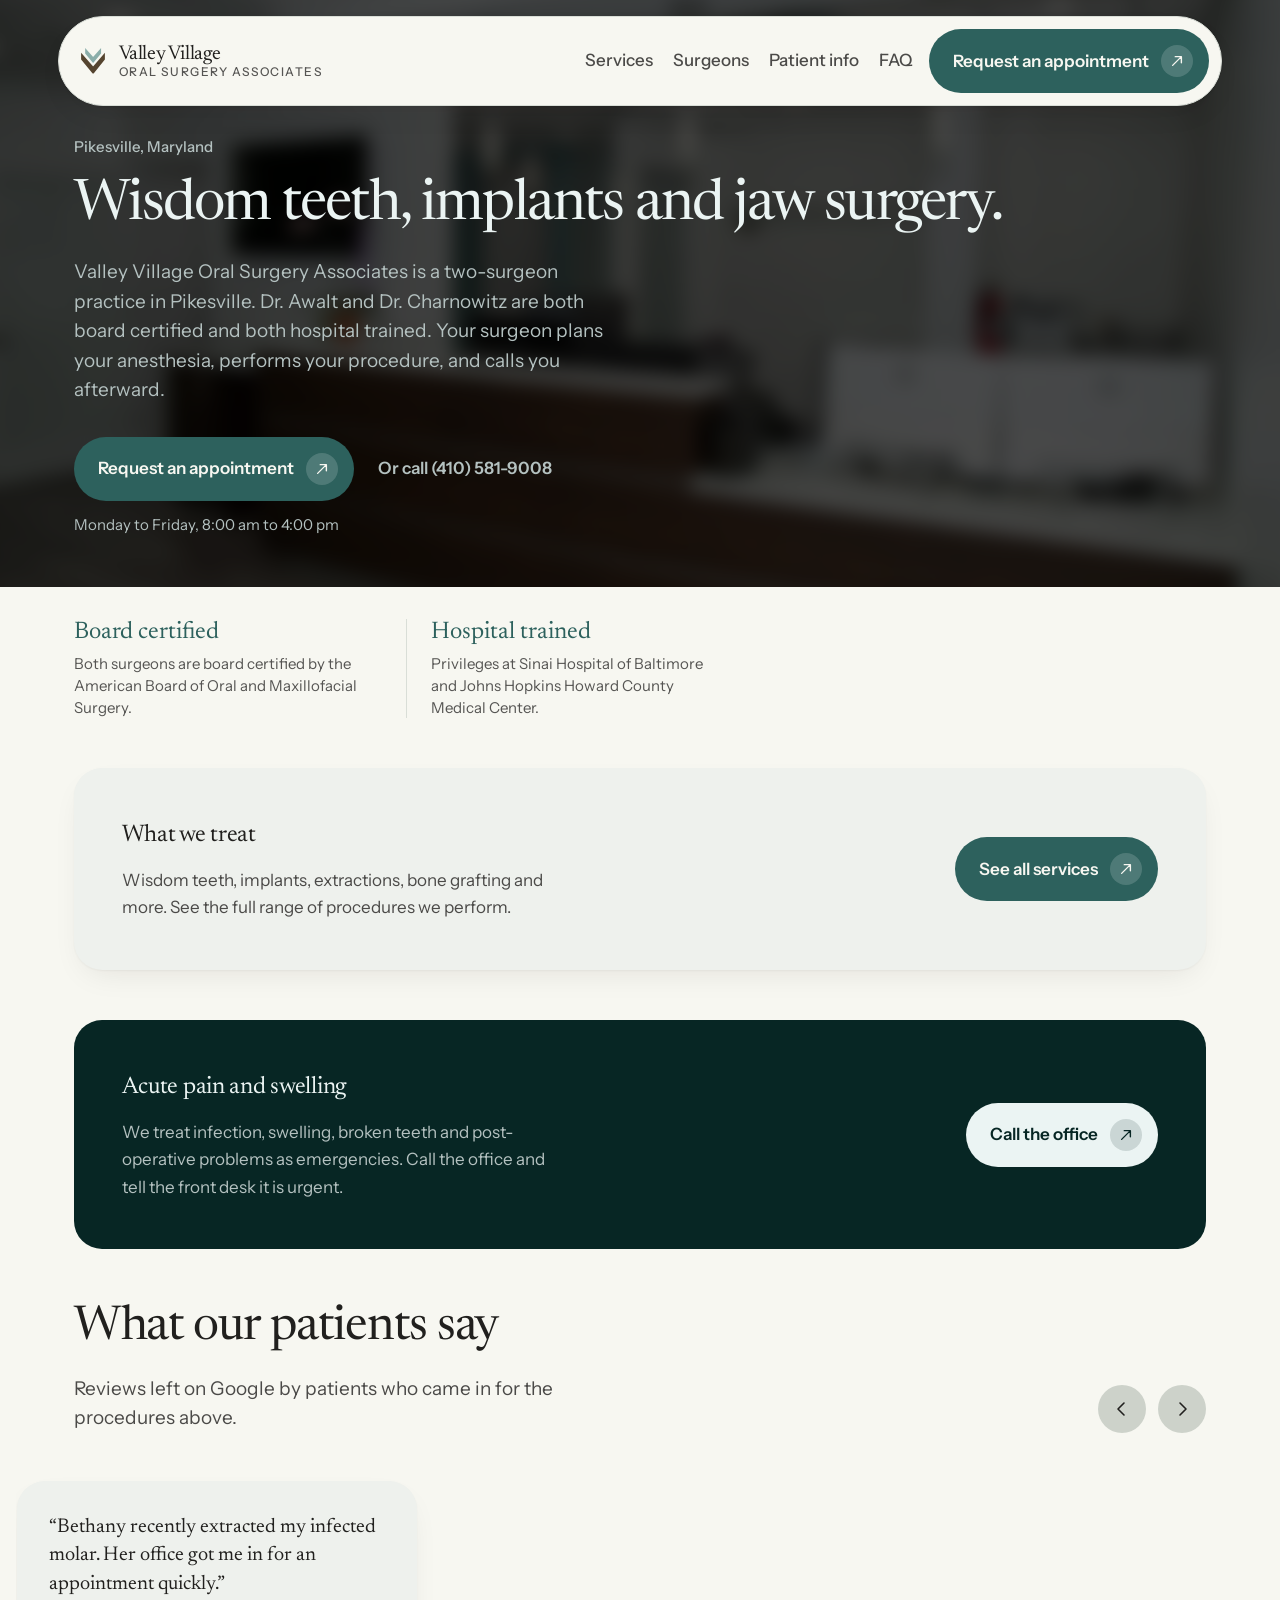
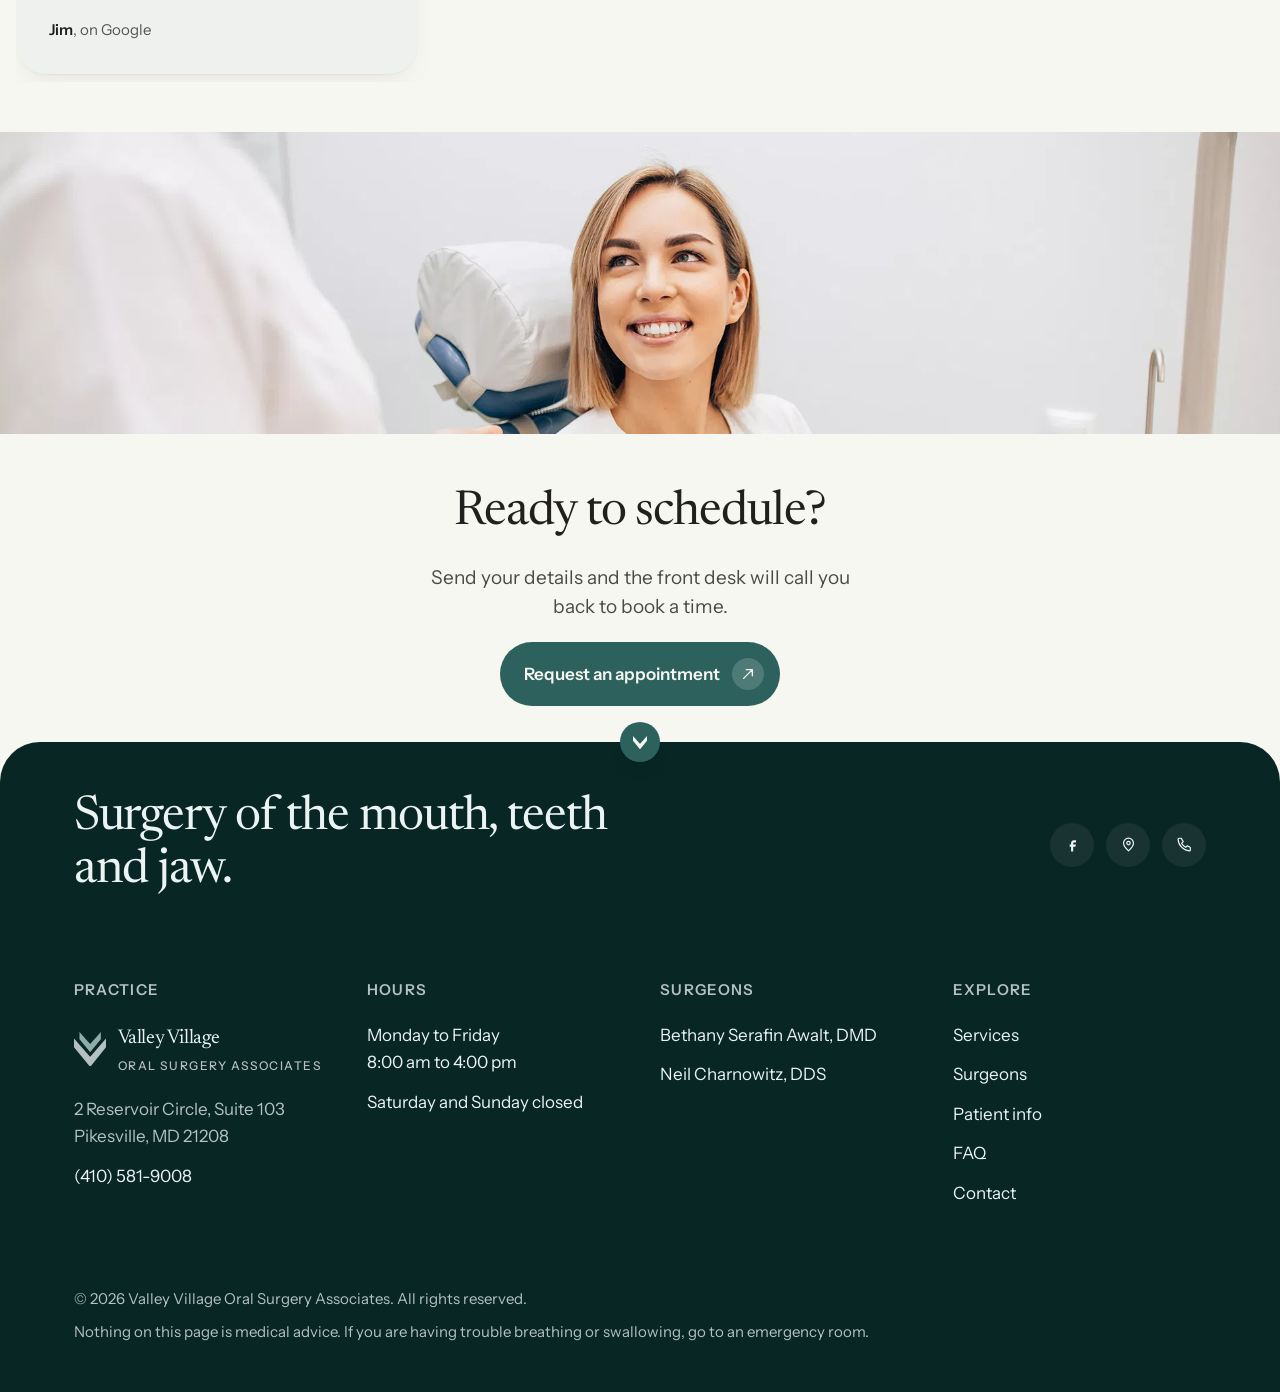
==== commit 32636a60: "Small content and polish pass - Footer surgeon names now link to the Surgeons page (every page) - Dr" ====
--- a/index.html
+++ b/index.html
@@ -93,7 +93,7 @@
 
   <div class="shell hero-full__inner">
     <span class="marker" data-reveal>Pikesville, Maryland</span>
-    <h1 class="hero-full__display" data-reveal>Wisdom teeth, implants<br>and jaw surgery.</h1>
+    <h1 class="hero-full__display" data-reveal>Wisdom teeth, implants and jaw surgery.</h1>
     <p class="hero-full__lead" data-reveal>
       Valley Village Oral Surgery Associates is a two-surgeon practice in Pikesville.
       Dr. Awalt and Dr. Charnowitz are both board certified and both hospital trained.
@@ -120,14 +120,27 @@
         <dd class="hero__proof-desc">Both surgeons are board certified by the American Board of Oral and Maxillofacial Surgery.</dd>
       </div>
       <div class="hero__proof-item">
-        <dt class="hero__proof-term">Twenty years</dt>
-        <dd class="hero__proof-desc">Dr. Awalt has practiced oral and maxillofacial surgery for more than twenty years.</dd>
-      </div>
-      <div class="hero__proof-item">
         <dt class="hero__proof-term">Hospital trained</dt>
         <dd class="hero__proof-desc">Privileges at Sinai Hospital of Baltimore and Johns Hopkins Howard County Medical Center.</dd>
       </div>
     </dl>
+  </div>
+</section>
+<!-- ============ TREAT PROMO ============ -->
+<section class="promo">
+  <div class="shell">
+    <div class="promo__inner" data-reveal>
+      <div class="promo__copy">
+        <h2>What we treat</h2>
+        <p>Wisdom teeth, implants, extractions, bone grafting and more. See the full range of procedures we perform.</p>
+      </div>
+      <a class="btn" href="/services">
+        See all services
+        <span class="btn__mark" aria-hidden="true">
+          <svg viewBox="0 0 16 16" fill="none"><path d="M3 13 13 3M6 3h7v7" stroke="currentColor" stroke-width="1.6" stroke-linecap="round" stroke-linejoin="round"/></svg>
+        </span>
+      </a>
+    </div>
   </div>
 </section>
 <!-- ============ URGENT ============ -->
@@ -152,7 +165,7 @@
   <div class="shell">
     <div class="quotes__head" data-reveal>
       <div class="section-head" style="margin-bottom:0">
-        <h2 class="heading-1">What patients say afterward</h2>
+        <h2 class="heading-1">What our patients say</h2>
         <p class="lead">Reviews left on Google by patients who came in for the procedures above.</p>
       </div>
       <div class="quotes__controls">
@@ -265,8 +278,8 @@
 
       <div class="footer__col">
         <h3>Surgeons</h3>
-        <p>Bethany Serafin Awalt, DMD</p>
-        <p>Neil Charnowitz, DDS</p>
+        <a href="/surgeons">Bethany Serafin Awalt, DMD</a>
+        <a href="/surgeons">Neil Charnowitz, DDS</a>
       </div>
 
       <div class="footer__col">
--- a/css/main.v2.css
+++ b/css/main.v2.css
@@ -514,7 +514,8 @@
 .hero__proof {
   display: grid;
   gap: var(--space-6);
-  grid-template-columns: repeat(3, minmax(0, 1fr));
+  grid-template-columns: repeat(2, minmax(0, 1fr));
+  max-width: 40rem;
 }
 .hero__proof-item { display: grid; gap: var(--space-2); align-content: start; }
 .hero__proof-item:not(:first-child) { border-left: var(--rule-hairline); padding-left: var(--space-6); }
@@ -695,6 +696,25 @@
 .urgent__copy { display: grid; gap: var(--space-3); max-width: var(--measure-tight); }
 .urgent__copy h2 { color: var(--color-ink-inverse); font-size: var(--text-xl); }
 
+/* Same band shape as .urgent, on a light ground: a general "see
+   everything we do" pointer rather than the acute-care callout. */
+.promo { padding-bottom: var(--space-section); }
+.promo__inner {
+  display: flex;
+  flex-wrap: wrap;
+  align-items: center;
+  gap: var(--space-8);
+  justify-content: space-between;
+  padding: clamp(var(--space-8), 4vw, var(--space-12));
+  border-radius: var(--radius-lg);
+  background-color: var(--color-paper-raised);
+  box-shadow: var(--elev-raised);
+  transition: box-shadow var(--dur-mid) var(--ease-out);
+}
+.promo__inner:hover { box-shadow: var(--elev-hover); }
+.promo__copy { display: grid; gap: var(--space-3); max-width: var(--measure-tight); }
+.promo__copy h2 { font-size: var(--text-xl); }
+
 /* ============================================================
    8 · SERVICES — grouped by what the patient came in for
    ============================================================ */
@@ -944,11 +964,21 @@
 
 .logistics__grid {
   display: grid;
-  gap: var(--space-12);
+  gap: var(--space-6);
   grid-template-columns: repeat(auto-fit, minmax(min(18rem, 100%), 1fr));
   margin-top: var(--space-12);
 }
-.logistics__col { display: grid; gap: var(--space-5); align-content: start; }
+.logistics__col {
+  display: grid;
+  gap: var(--space-5);
+  align-content: start;
+  padding: clamp(var(--space-6), 3vw, var(--space-8));
+  border-radius: var(--radius-lg);
+  background-color: var(--color-paper-raised);
+  box-shadow: var(--elev-raised);
+  transition: box-shadow var(--dur-mid) var(--ease-out), transform var(--dur-mid) var(--ease-out);
+}
+.logistics__col:hover { box-shadow: var(--elev-hover); transform: translateY(-3px); }
 .logistics__col h3 { font-size: var(--text-lg); }
 .checklist { display: grid; gap: var(--space-4); }
 .checklist li {
@@ -1294,13 +1324,6 @@
   font-size: var(--text-base);
   line-height: 1;
 }
-.step__chevron {
-  width: 0.625rem;
-  height: 0.5875rem;
-  margin: var(--space-3) 0 var(--space-1);
-  color: var(--color-accent);
-  opacity: 0.85;
-}
 .step__title { font-size: var(--text-lg); }
 .step p { font-size: var(--text-base); line-height: 1.5; color: var(--color-ink-secondary); }
 
@@ -1661,8 +1684,10 @@
   .qa__q { font-size: var(--text-base); padding: var(--space-4) var(--space-5); }
   .qa__a { padding: 0 var(--space-5) var(--space-5); }
   .surgeon__avatar { width: 4.25rem; height: 4.25rem; }
-  .urgent__inner { flex-direction: column; align-items: stretch; }
-  .urgent__inner .btn { justify-content: space-between; }
+  .urgent__inner,
+  .promo__inner { flex-direction: column; align-items: stretch; }
+  .urgent__inner .btn,
+  .promo__inner .btn { justify-content: space-between; }
   .section-head { margin-bottom: var(--space-10); }
   .nav__overlay-link { font-size: var(--text-2xl); }
   /* Nothing on a phone drops below 16px, labels and meta included */
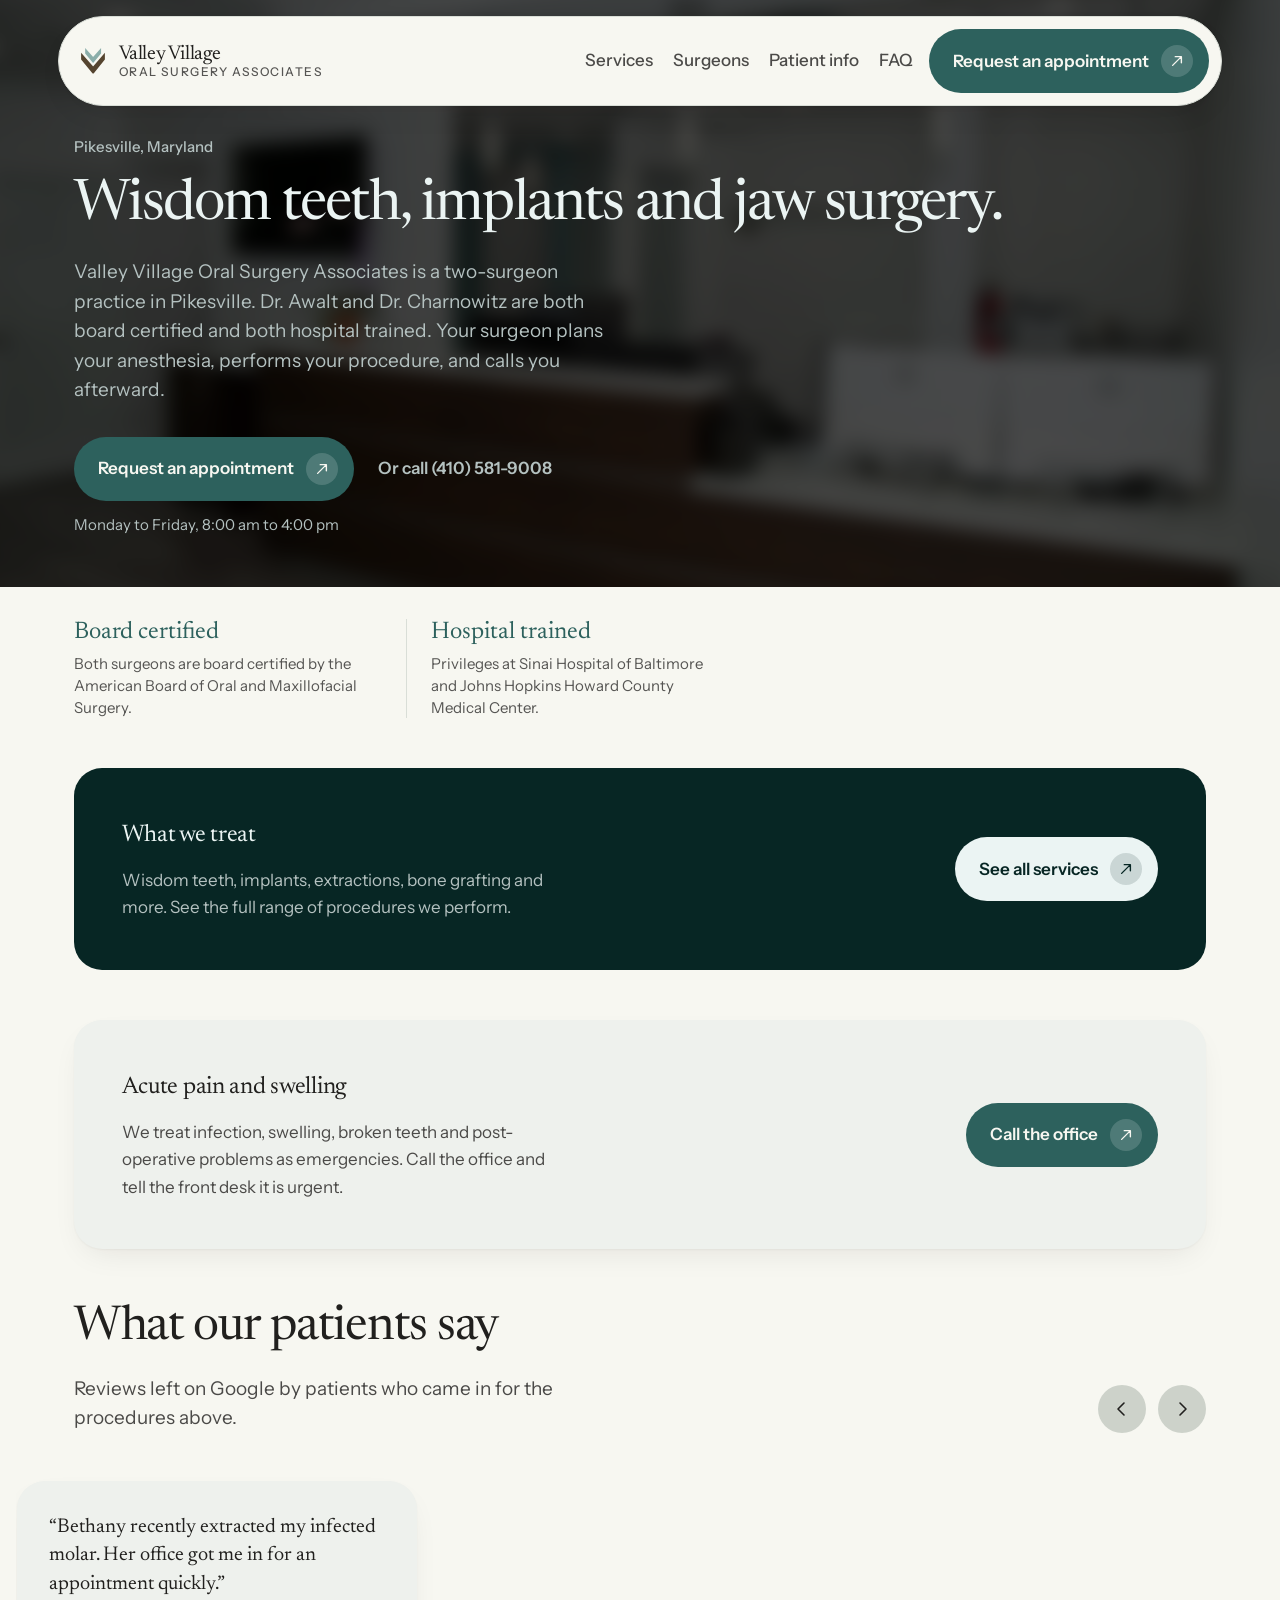
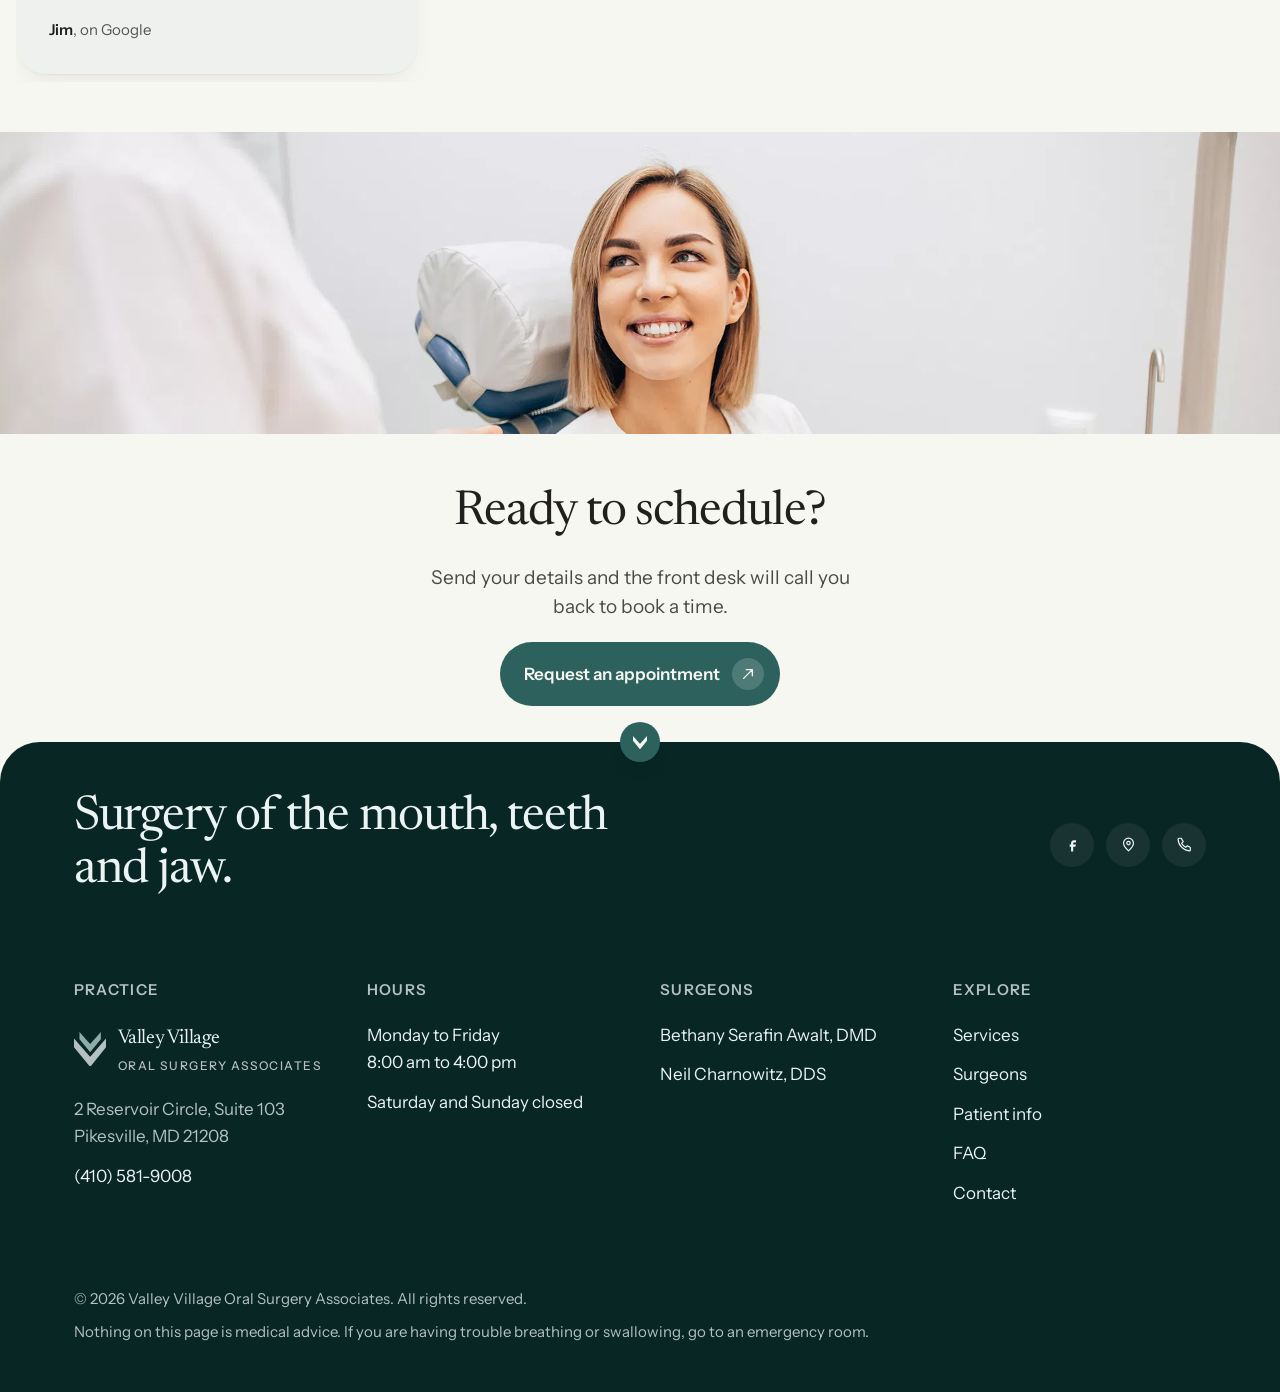
==== commit e67fab51: "Swap the What we treat / Acute pain card colors What we treat is now the dark card, Acute pain and s" ====
--- a/index.html
+++ b/index.html
@@ -134,7 +134,7 @@
         <h2>What we treat</h2>
         <p>Wisdom teeth, implants, extractions, bone grafting and more. See the full range of procedures we perform.</p>
       </div>
-      <a class="btn" href="/services">
+      <a class="btn btn--onDark" href="/services">
         See all services
         <span class="btn__mark" aria-hidden="true">
           <svg viewBox="0 0 16 16" fill="none"><path d="M3 13 13 3M6 3h7v7" stroke="currentColor" stroke-width="1.6" stroke-linecap="round" stroke-linejoin="round"/></svg>
@@ -151,7 +151,7 @@
         <h2>Acute pain and swelling</h2>
         <p>We treat infection, swelling, broken teeth and post-operative problems as emergencies. Call the office and tell the front desk it is urgent.</p>
       </div>
-      <a class="btn btn--onDark" href="tel:+14105819008">
+      <a class="btn" href="tel:+14105819008">
         Call the office
         <span class="btn__mark" aria-hidden="true">
           <svg viewBox="0 0 16 16" fill="none"><path d="M3 13 13 3M6 3h7v7" stroke="currentColor" stroke-width="1.6" stroke-linecap="round" stroke-linejoin="round"/></svg>
--- a/css/main.v2.css
+++ b/css/main.v2.css
@@ -488,6 +488,10 @@
   color: var(--color-ink);
   text-decoration: none;
   line-height: 1.14;
+  /* The line-height box alone falls short of a 44px tap target -
+     padding extends the hit area without changing how it looks. */
+  padding-block: var(--space-2);
+  margin-block: calc(var(--space-2) * -1);
   opacity: 0;
   transform: translateY(1.5rem);
   transition:
@@ -690,13 +694,15 @@
   justify-content: space-between;
   padding: clamp(var(--space-8), 4vw, var(--space-12));
   border-radius: var(--radius-lg);
-  background-color: var(--color-canvas);
-  color: var(--color-ink-inverse-muted);
-}
+  background-color: var(--color-paper-raised);
+  box-shadow: var(--elev-raised);
+  transition: box-shadow var(--dur-mid) var(--ease-out);
+}
+.urgent__inner:hover { box-shadow: var(--elev-hover); }
 .urgent__copy { display: grid; gap: var(--space-3); max-width: var(--measure-tight); }
-.urgent__copy h2 { color: var(--color-ink-inverse); font-size: var(--text-xl); }
-
-/* Same band shape as .urgent, on a light ground: a general "see
+.urgent__copy h2 { font-size: var(--text-xl); }
+
+/* Same band shape as .urgent, on a dark ground: a general "see
    everything we do" pointer rather than the acute-care callout. */
 .promo { padding-bottom: var(--space-section); }
 .promo__inner {
@@ -707,13 +713,11 @@
   justify-content: space-between;
   padding: clamp(var(--space-8), 4vw, var(--space-12));
   border-radius: var(--radius-lg);
-  background-color: var(--color-paper-raised);
-  box-shadow: var(--elev-raised);
-  transition: box-shadow var(--dur-mid) var(--ease-out);
-}
-.promo__inner:hover { box-shadow: var(--elev-hover); }
+  background-color: var(--color-canvas);
+  color: var(--color-ink-inverse-muted);
+}
 .promo__copy { display: grid; gap: var(--space-3); max-width: var(--measure-tight); }
-.promo__copy h2 { font-size: var(--text-xl); }
+.promo__copy h2 { color: var(--color-ink-inverse); font-size: var(--text-xl); }
 
 /* ============================================================
    8 · SERVICES — grouped by what the patient came in for
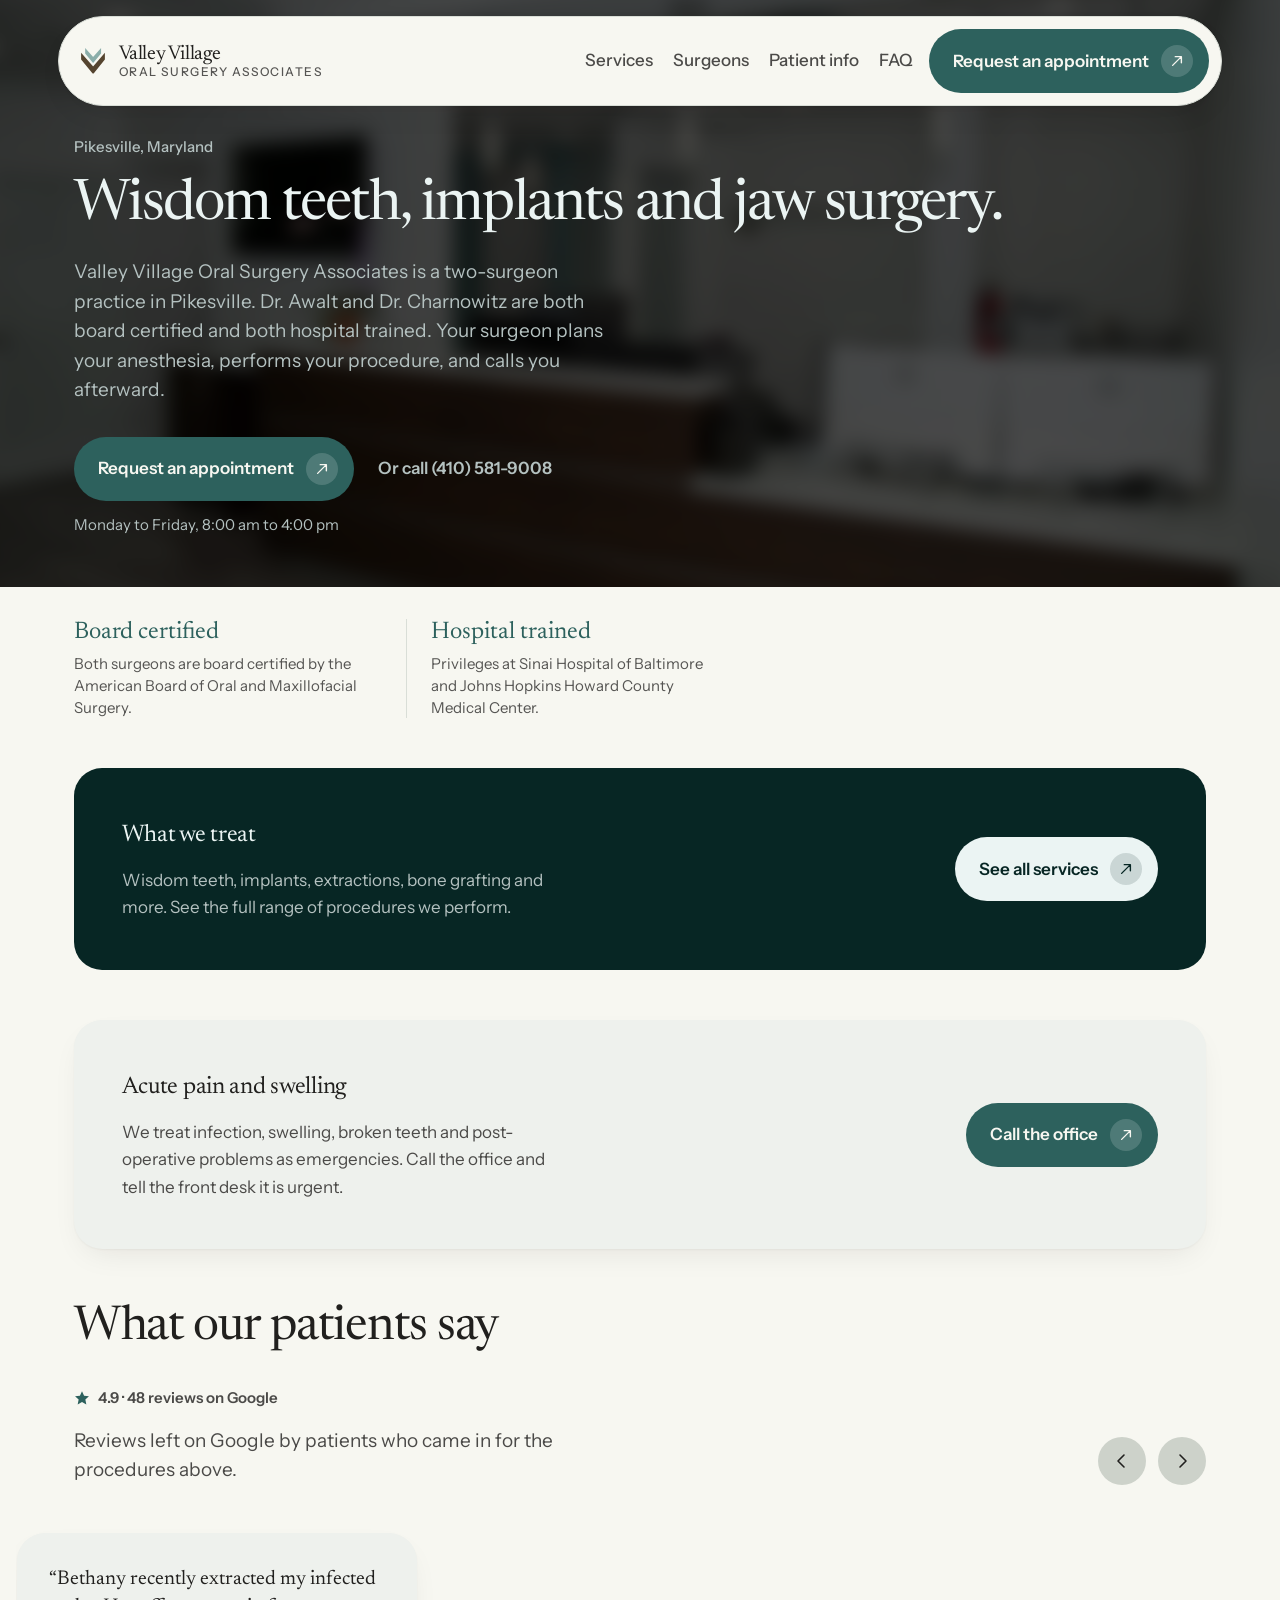
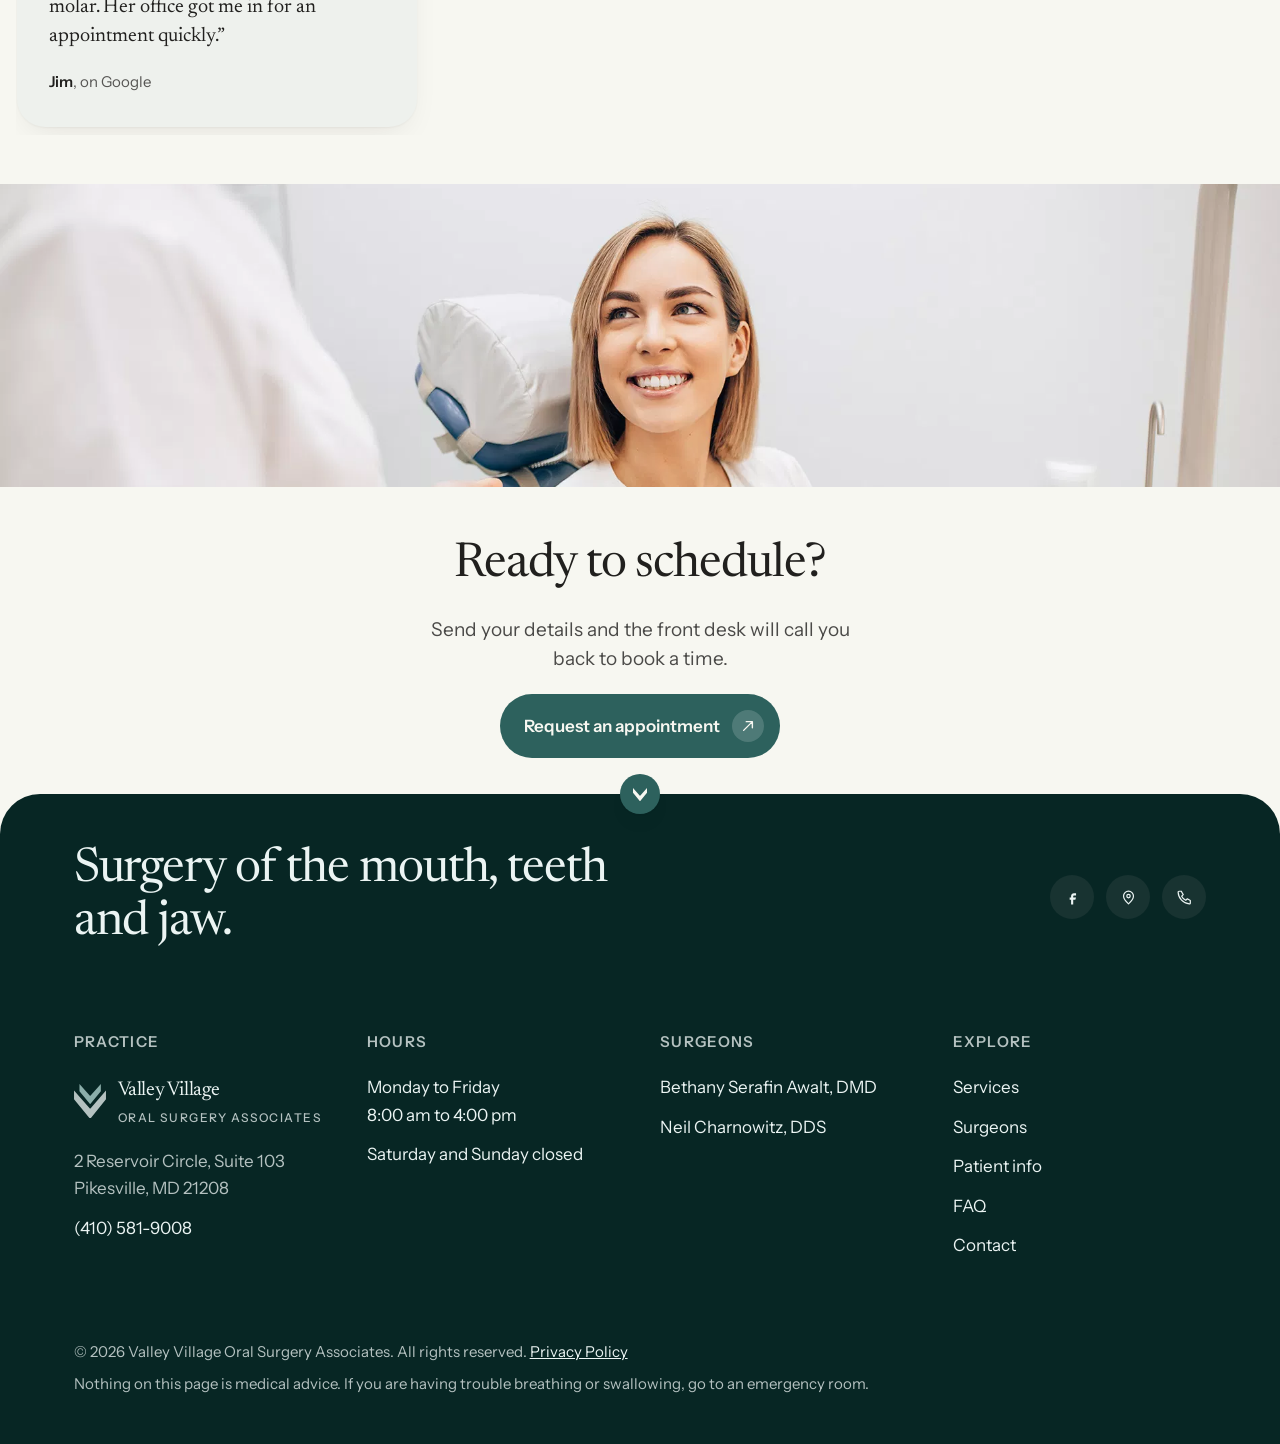
==== commit e7084af6: "Add review-count badge and a Privacy Policy page Neil said on the call that having zero review count" ====
--- a/index.html
+++ b/index.html
@@ -166,6 +166,12 @@
     <div class="quotes__head" data-reveal>
       <div class="section-head" style="margin-bottom:0">
         <h2 class="heading-1">What our patients say</h2>
+        <!-- Figure from the call with Neil; confirm the live count/rating
+             on Google before this goes out. -->
+        <p class="reviews__badge">
+          <svg viewBox="0 0 20 20" fill="currentColor" aria-hidden="true"><path d="M10 1.5l2.6 5.6 6.1.7-4.5 4.2 1.2 6-5.4-3-5.4 3 1.2-6L1.3 7.8l6.1-.7L10 1.5Z"/></svg>
+          4.9 &middot; 48 reviews on Google
+        </p>
         <p class="lead">Reviews left on Google by patients who came in for the procedures above.</p>
       </div>
       <div class="quotes__controls">
@@ -293,7 +299,7 @@
     </div>
 
     <div class="footer__base">
-      <p>&copy; <span id="year">2026</span> Valley Village Oral Surgery Associates. All rights reserved.</p>
+      <p>&copy; <span id="year">2026</span> Valley Village Oral Surgery Associates. All rights reserved. <a href="/privacy">Privacy Policy</a></p>
       <p>Nothing on this page is medical advice. If you are having trouble breathing or swallowing, go to an emergency room.</p>
     </div>
   </div>
--- a/css/main.v2.css
+++ b/css/main.v2.css
@@ -824,6 +824,10 @@
 }
 .surgeon__bio { display: grid; gap: var(--space-4); }
 
+.legal { max-width: var(--measure); display: grid; gap: var(--space-3); }
+.legal h3 { font-size: var(--text-lg); margin-top: var(--space-8); }
+.legal p { font-size: var(--text-base); line-height: 1.6; color: var(--color-ink-secondary); }
+
 .credentials { display: grid; gap: var(--space-3); margin-top: var(--space-2); }
 .credential {
   display: grid;
@@ -881,6 +885,17 @@
   gap: var(--space-8);
   margin-bottom: var(--space-10);
 }
+
+.reviews__badge {
+  display: flex;
+  align-items: center;
+  gap: var(--space-2);
+  margin: var(--space-3) 0 0;
+  font-size: var(--text-sm);
+  font-weight: 600;
+  color: var(--color-ink-secondary);
+}
+.reviews__badge svg { width: 1rem; height: 1rem; flex: none; color: var(--color-accent); }
 
 .quotes__controls { display: flex; gap: var(--space-3); flex: none; }
 
@@ -1153,6 +1168,9 @@
   display: grid;
   gap: var(--space-2);
 }
+/* The muted copy color falls short of link-contrast; a footer link
+   still needs to read as one. */
+.footer__base a { color: var(--color-ink-inverse); text-decoration: underline; }
 
 /* ============================================================
    14b · IMAGERY
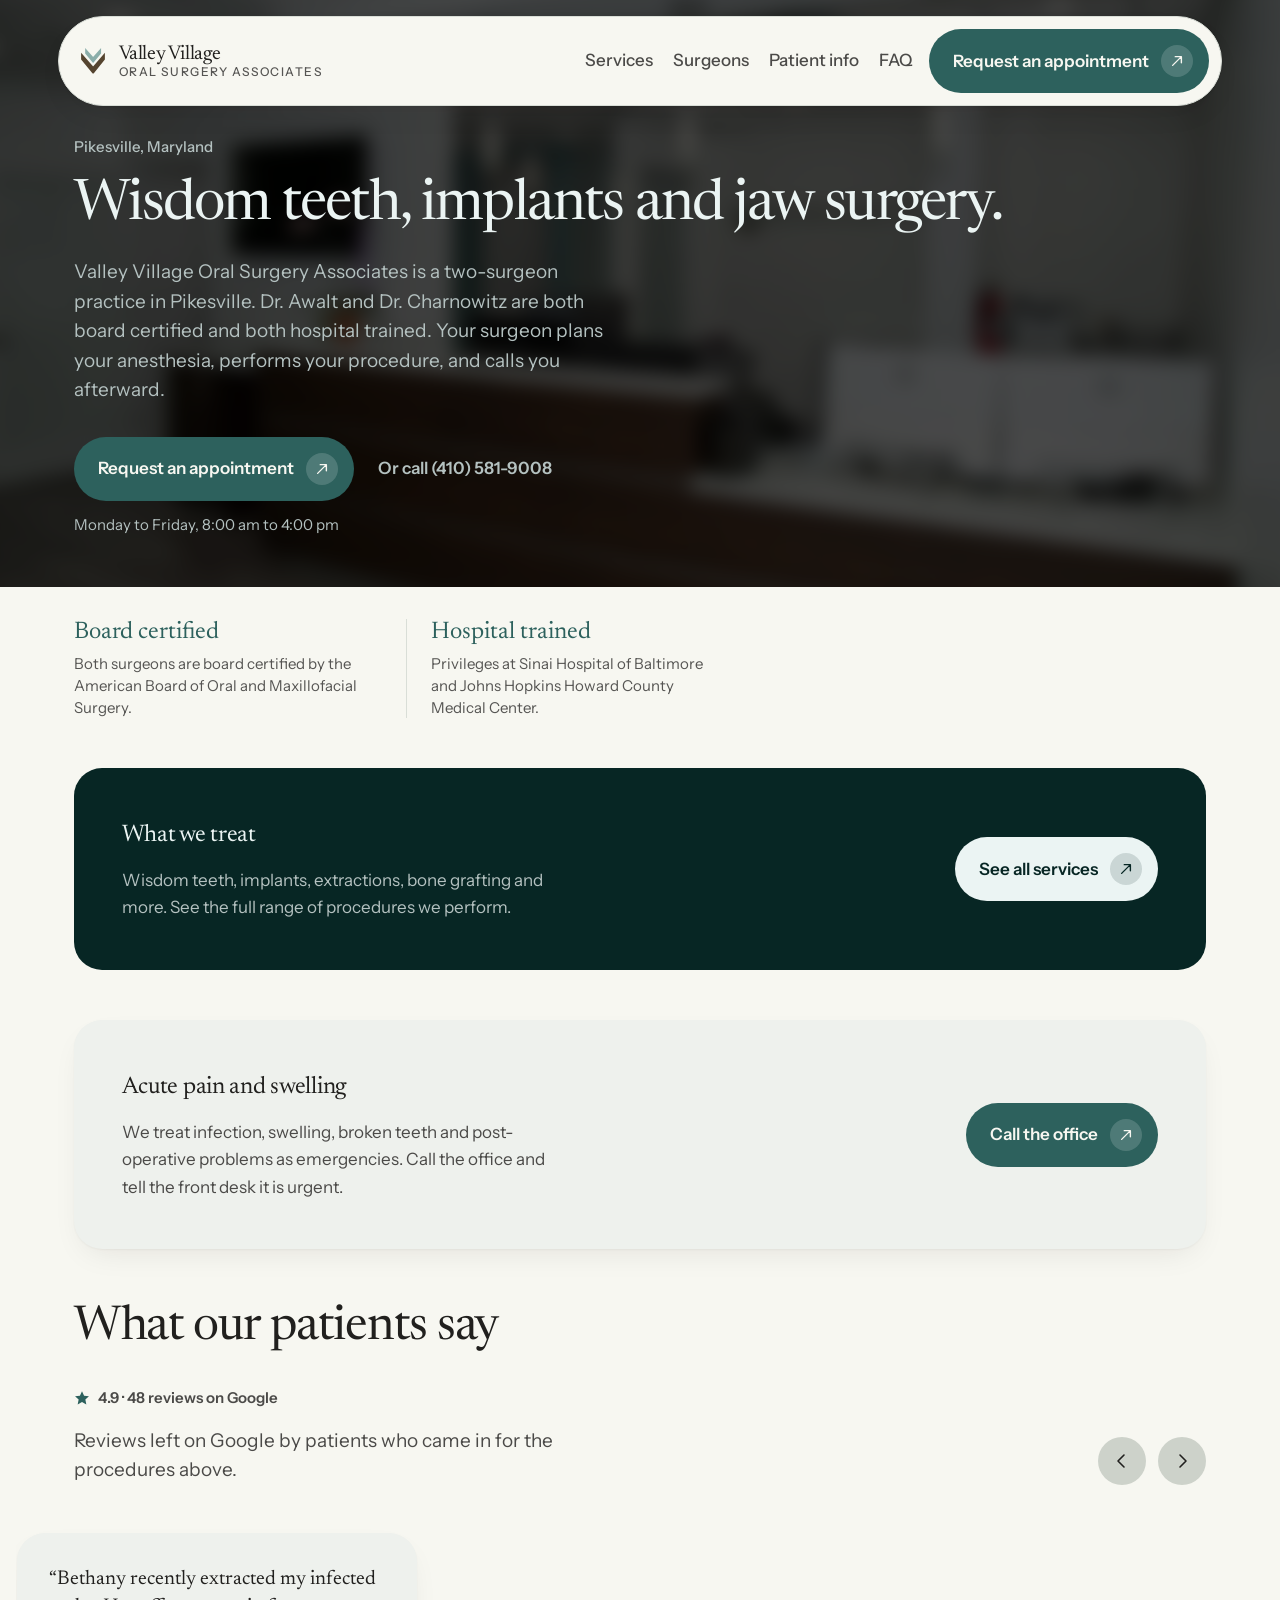
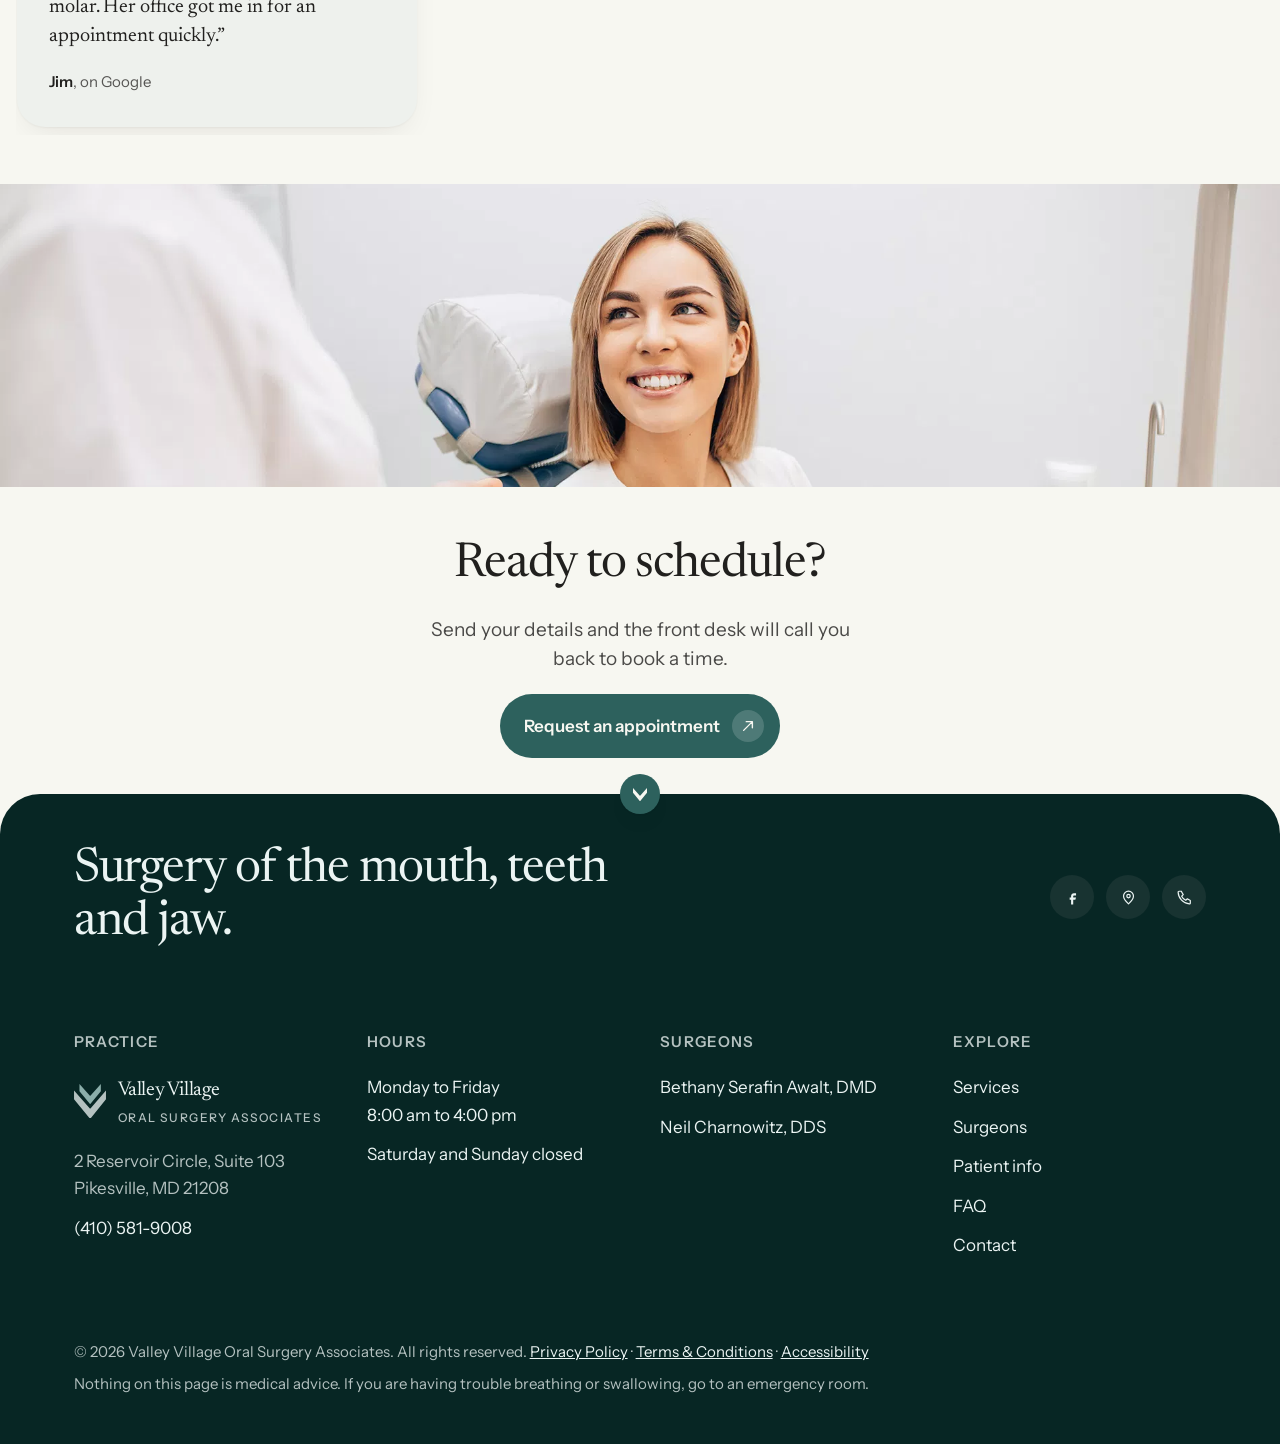
==== commit ba0c7214: "Add Terms & Conditions and Accessibility pages Rounds out the legal-page set the old site had (Priva" ====
--- a/index.html
+++ b/index.html
@@ -299,7 +299,7 @@
     </div>
 
     <div class="footer__base">
-      <p>&copy; <span id="year">2026</span> Valley Village Oral Surgery Associates. All rights reserved. <a href="/privacy">Privacy Policy</a></p>
+      <p>&copy; <span id="year">2026</span> Valley Village Oral Surgery Associates. All rights reserved. <a href="/privacy">Privacy Policy</a> &middot; <a href="/terms">Terms &amp; Conditions</a> &middot; <a href="/accessibility">Accessibility</a></p>
       <p>Nothing on this page is medical advice. If you are having trouble breathing or swallowing, go to an emergency room.</p>
     </div>
   </div>
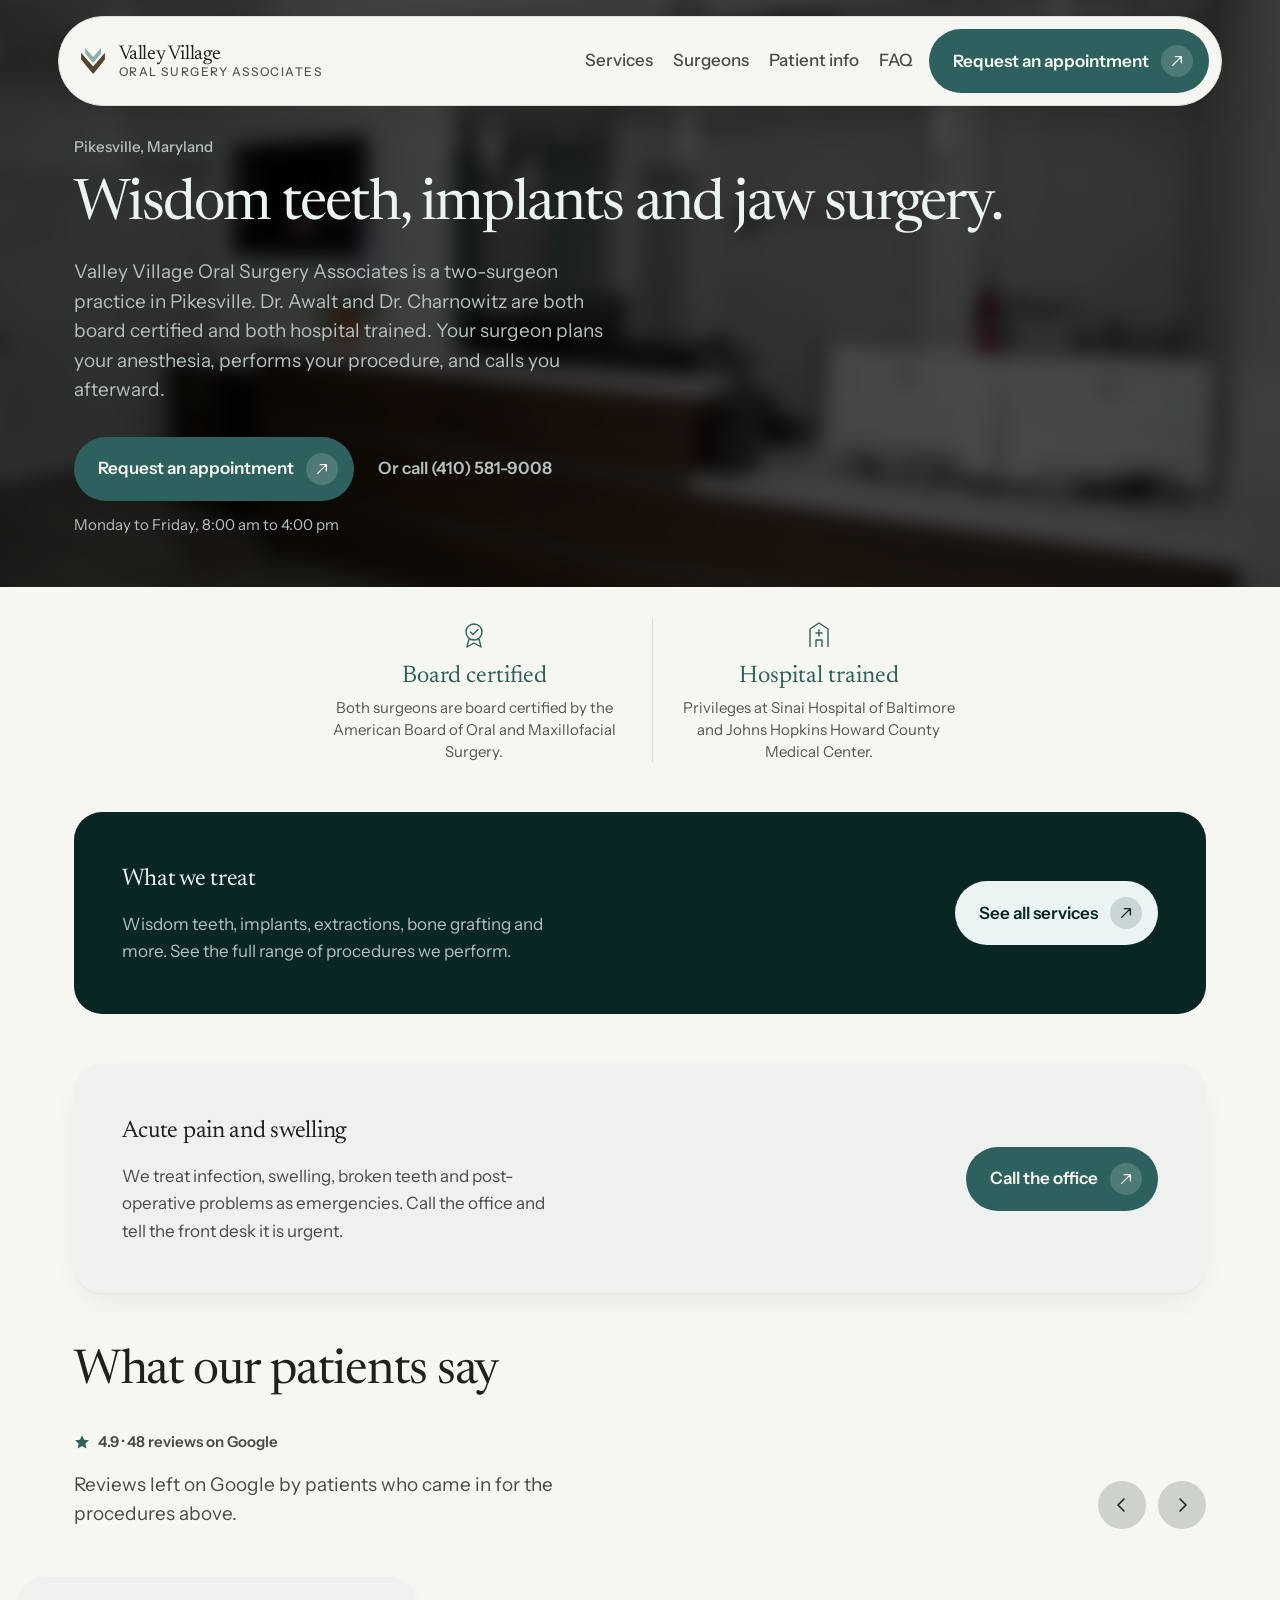
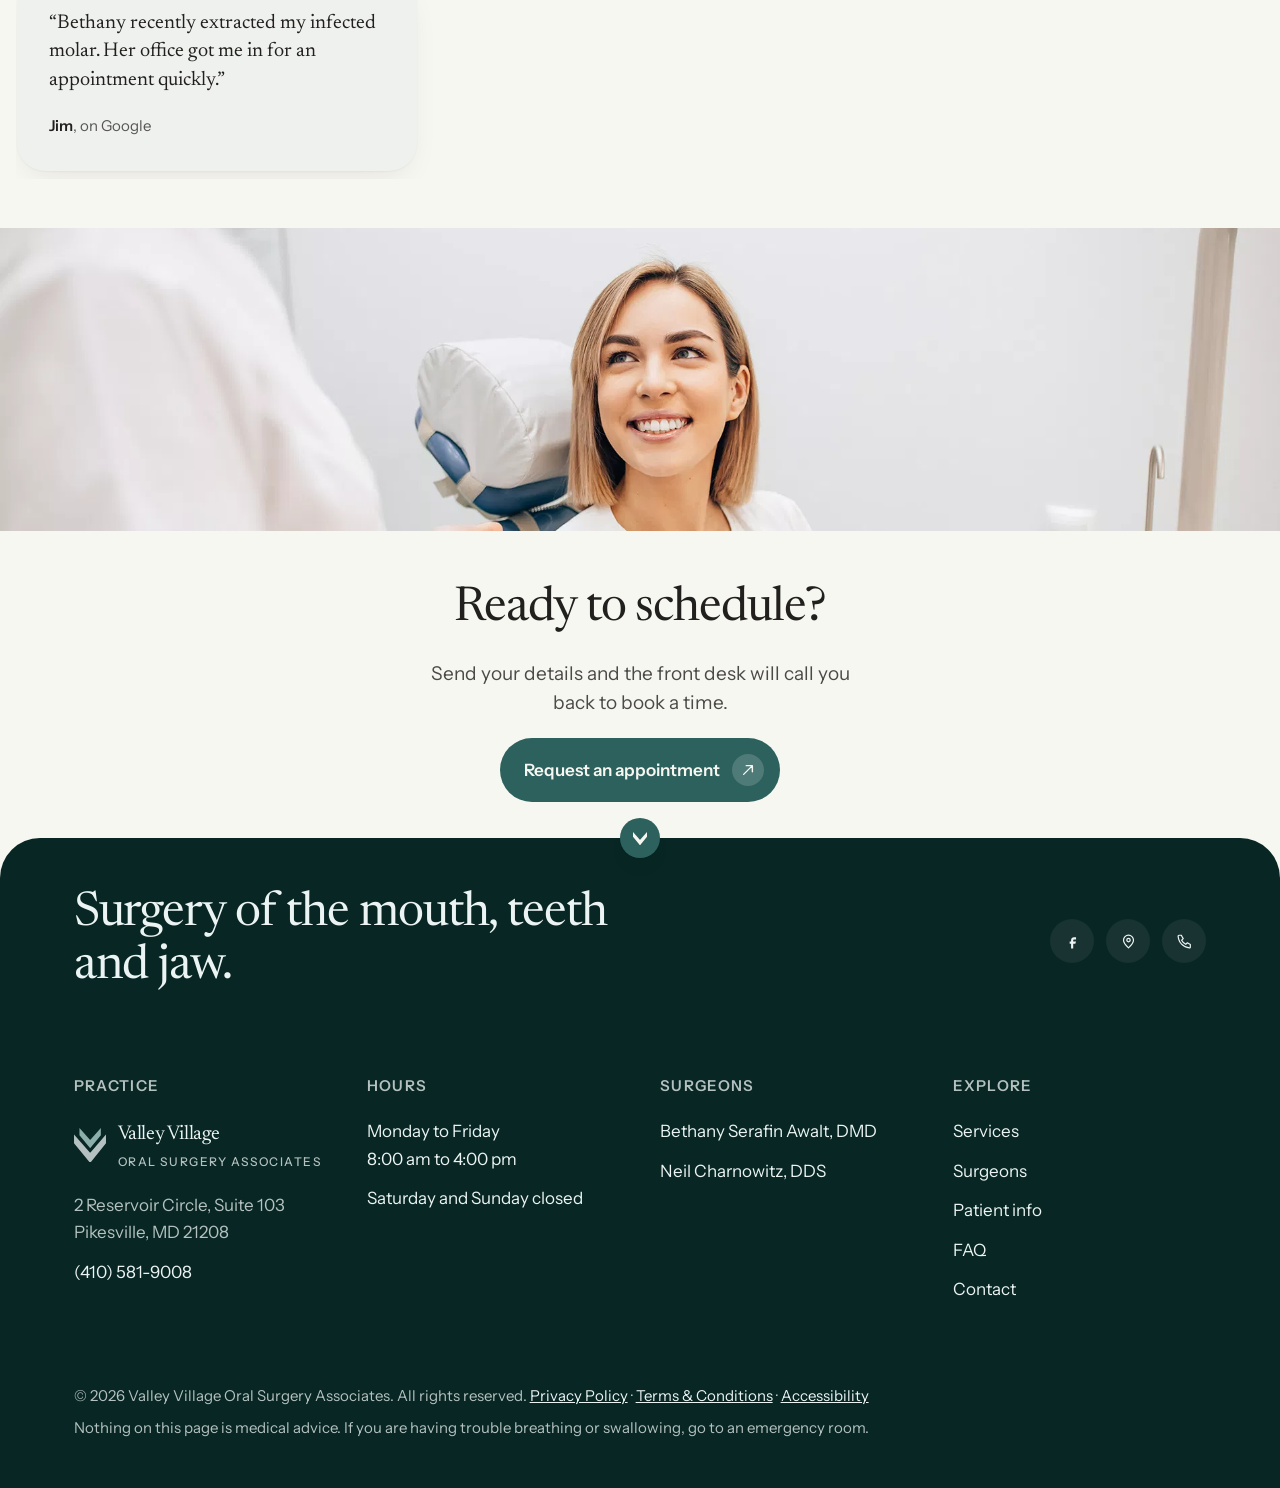
==== commit 8bd27605: "Center the proof stats and add an icon to each Board certified gets a certificate/badge icon, Hospit" ====
--- a/index.html
+++ b/index.html
@@ -116,10 +116,20 @@
   <div class="shell">
     <dl class="hero__proof" data-reveal>
       <div class="hero__proof-item">
+        <svg class="hero__proof-icon" viewBox="0 0 32 32" fill="none" stroke="currentColor" stroke-width="1.4" aria-hidden="true">
+          <circle cx="16" cy="13" r="8"/>
+          <path d="M12.5 13l2.5 2.5 5-5" stroke-linecap="round" stroke-linejoin="round"/>
+          <path d="M11 20l-2 8 7-4 7 4-2-8" stroke-linejoin="round"/>
+        </svg>
         <dt class="hero__proof-term">Board certified</dt>
         <dd class="hero__proof-desc">Both surgeons are board certified by the American Board of Oral and Maxillofacial Surgery.</dd>
       </div>
       <div class="hero__proof-item">
+        <svg class="hero__proof-icon" viewBox="0 0 32 32" fill="none" stroke="currentColor" stroke-width="1.4" aria-hidden="true">
+          <path d="M7 28V10l9-6 9 6v18" stroke-linejoin="round"/>
+          <path d="M13 28v-7h6v7" stroke-linejoin="round"/>
+          <path d="M16 11v6M13 14h6" stroke-linecap="round"/>
+        </svg>
         <dt class="hero__proof-term">Hospital trained</dt>
         <dd class="hero__proof-desc">Privileges at Sinai Hospital of Baltimore and Johns Hopkins Howard County Medical Center.</dd>
       </div>
--- a/css/main.v2.css
+++ b/css/main.v2.css
@@ -520,9 +520,17 @@
   gap: var(--space-6);
   grid-template-columns: repeat(2, minmax(0, 1fr));
   max-width: 40rem;
-}
-.hero__proof-item { display: grid; gap: var(--space-2); align-content: start; }
+  margin-inline: auto;
+  text-align: center;
+}
+.hero__proof-item { display: grid; gap: var(--space-2); justify-items: center; align-content: start; }
 .hero__proof-item:not(:first-child) { border-left: var(--rule-hairline); padding-left: var(--space-6); }
+.hero__proof-icon {
+  width: 2rem;
+  height: 2rem;
+  margin-bottom: var(--space-1);
+  color: var(--color-accent);
+}
 .hero__proof-term {
   font-family: var(--font-display);
   font-size: var(--text-xl);
